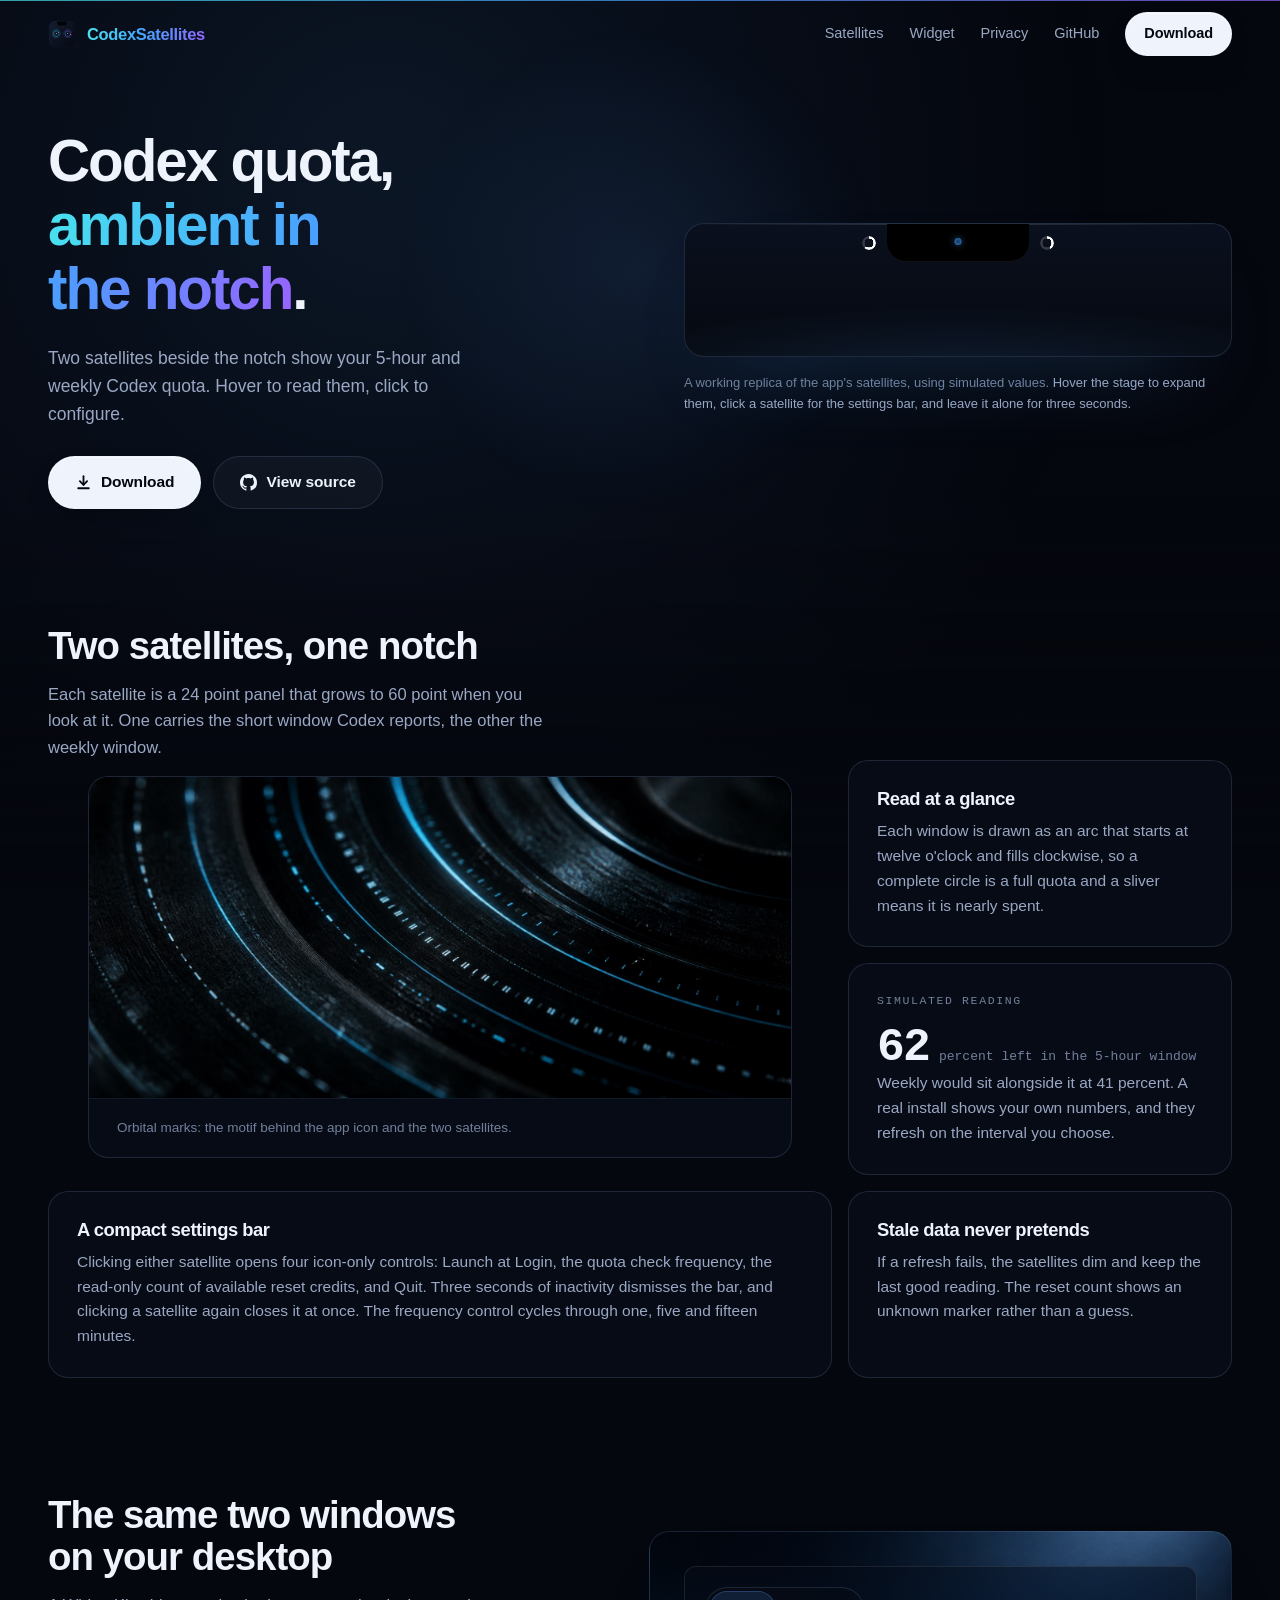
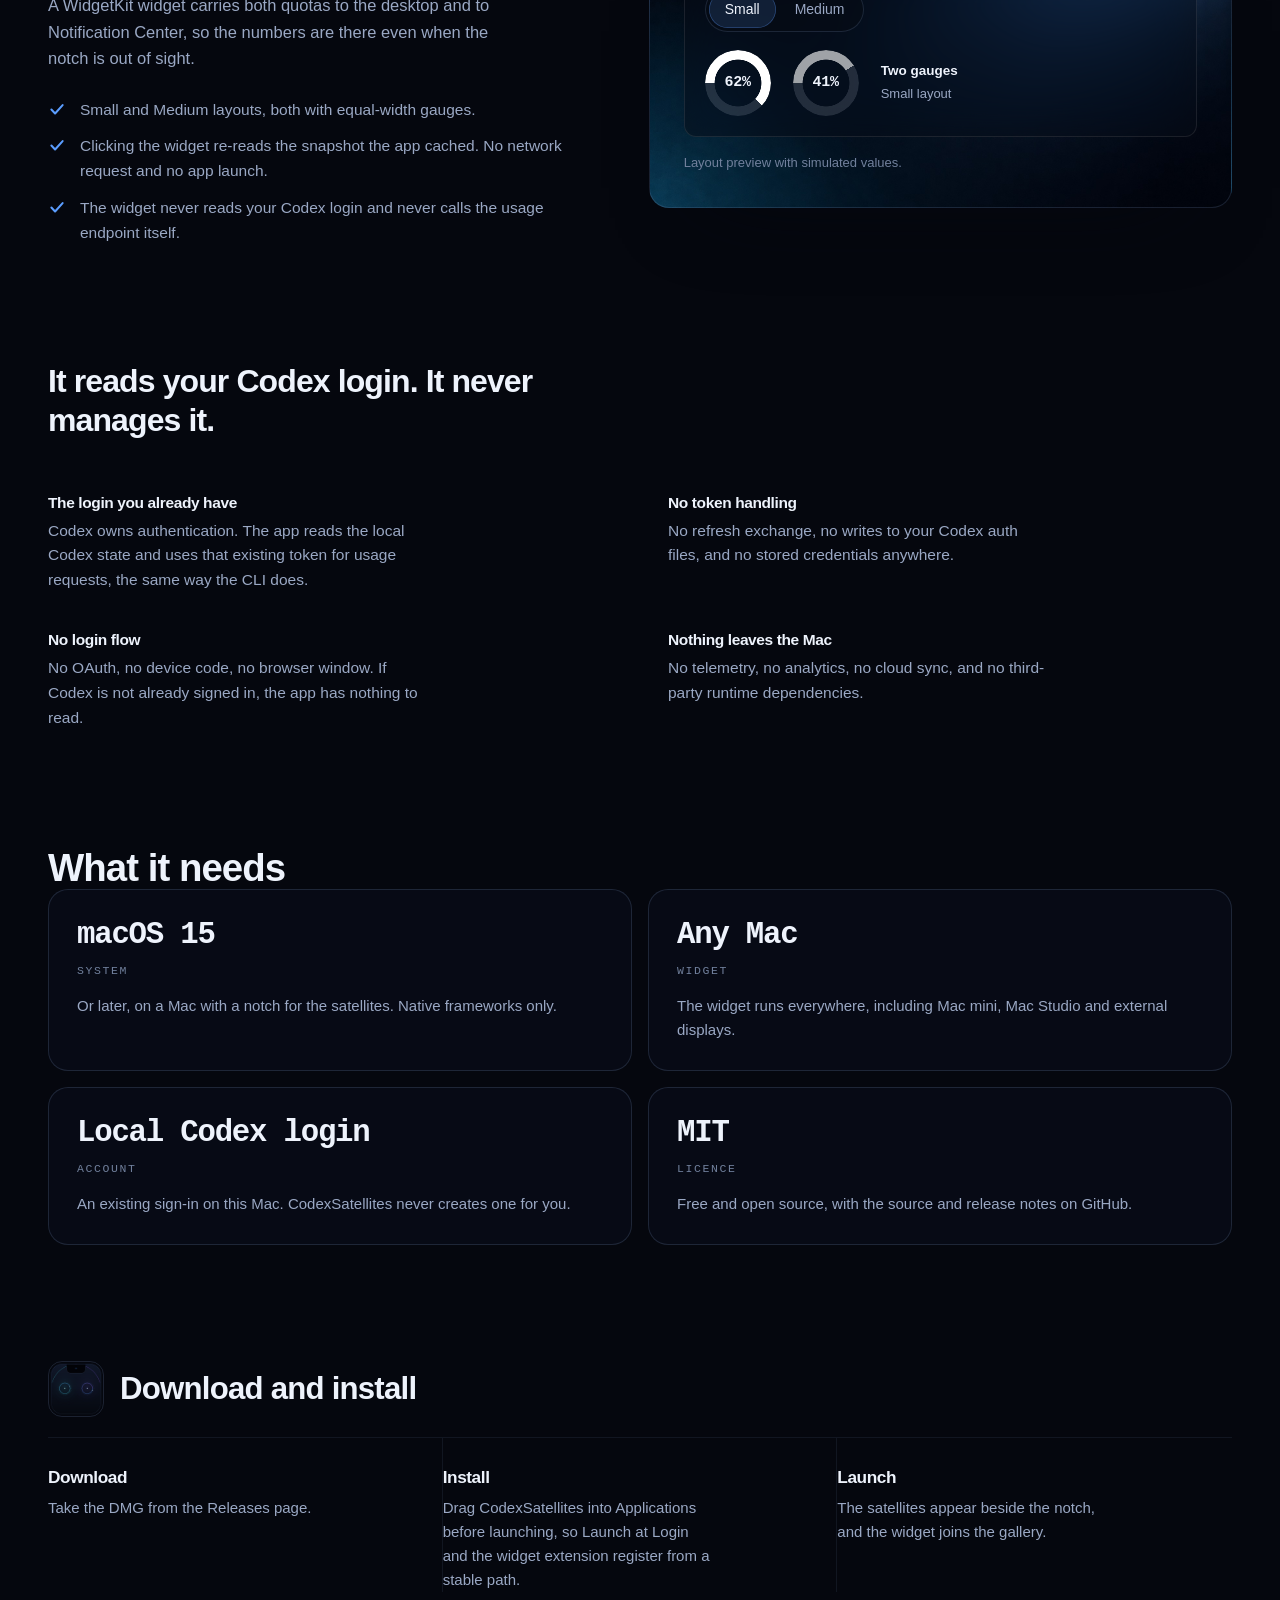
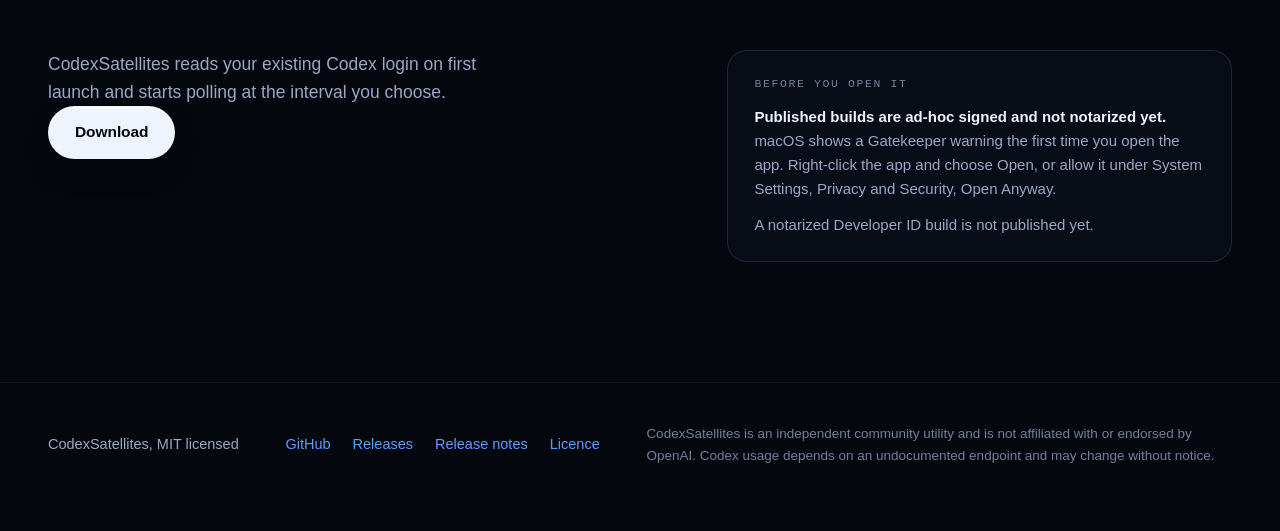
==== docs/index.html @ ff4dac4e "Drop the hardware band from the site - Remove the band section outright: the macro photograph, its c" ====
<!DOCTYPE html>
<html lang="en">
<head>
<meta charset="utf-8">
<meta name="viewport" content="width=device-width, initial-scale=1">
<title>CodexSatellites: Codex quota beside the MacBook notch</title>
<meta name="description" content="A native macOS ambient HUD for notched MacBooks. Codex 5-hour and weekly remaining quota sits beside the hardware notch, with a WidgetKit widget for the desktop and Notification Center. Free, open source, no login.">
<link rel="canonical" href="https://ntlx.github.io/CodexSatellites/">
<meta name="theme-color" content="#05070e">
<link rel="icon" href="assets/img/mark.svg" type="image/svg+xml">
<link rel="apple-touch-icon" href="assets/img/apple-touch-icon.png">
<meta property="og:type" content="website">
<meta property="og:site_name" content="CodexSatellites">
<meta property="og:title" content="CodexSatellites: Codex quota beside the MacBook notch">
<meta property="og:description" content="Codex 5-hour and weekly remaining quota beside the hardware notch, plus a WidgetKit widget. Free and open source.">
<meta property="og:url" content="https://ntlx.github.io/CodexSatellites/">
<meta property="og:image" content="https://ntlx.github.io/CodexSatellites/assets/img/social-preview.png">
<meta property="og:image:width" content="1280">
<meta property="og:image:height" content="640">
<meta name="twitter:card" content="summary_large_image">
<meta name="twitter:title" content="CodexSatellites: Codex quota beside the MacBook notch">
<meta name="twitter:description" content="Codex 5-hour and weekly remaining quota beside the hardware notch, plus a WidgetKit widget.">
<meta name="twitter:image" content="https://ntlx.github.io/CodexSatellites/assets/img/social-preview.png">
<link rel="stylesheet" href="assets/css/site.css">
<script>
  (function () {
    var root = document.documentElement;
    root.classList.add("js");
    window.setTimeout(function () {
      if (!window.__siteReady) root.classList.add("reveal-fallback");
    }, 2500);
  })();
</script>
<script src="assets/js/site.js" defer></script>
<script type="application/ld+json">
{
  "@context": "https://schema.org",
  "@type": "SoftwareApplication",
  "name": "CodexSatellites",
  "applicationCategory": "UtilitiesApplication",
  "operatingSystem": "macOS 15 or later",
  "description": "A native macOS ambient HUD for notched MacBooks that shows Codex 5-hour and weekly remaining quota beside the hardware notch, with a WidgetKit widget for the desktop and Notification Center.",
  "url": "https://ntlx.github.io/CodexSatellites/",
  "downloadUrl": "https://github.com/NTLx/CodexSatellites/releases",
  "license": "https://github.com/NTLx/CodexSatellites/blob/main/LICENSE",
  "isAccessibleForFree": true,
  "offers": { "@type": "Offer", "price": "0", "priceCurrency": "USD" }
}
</script>
</head>
<body>
<a class="skip-link" href="#main">Skip to content</a>

<div class="bg" aria-hidden="true"></div>
<div class="spotlight" aria-hidden="true"></div>
<div class="progress" aria-hidden="true"></div>

<header class="site-header">
  <div class="wrap">
    <a class="brand" href="#top">
      <img src="assets/img/mark.svg" alt="" width="1024" height="1024">
      <span>CodexSatellites</span>
    </a>
    <nav class="nav" aria-label="Site">
      <a class="nav-link" href="#satellites">Satellites</a>
      <a class="nav-link" href="#widget">Widget</a>
      <a class="nav-link" href="#privacy">Privacy</a>
      <a class="nav-link" href="https://github.com/NTLx/CodexSatellites" rel="noopener">GitHub</a>
      <a class="btn btn-primary btn-sm" href="https://github.com/NTLx/CodexSatellites/releases">Download</a>
    </nav>
  </div>
</header>

<main id="main">
  <section class="hero" id="top">
    <div class="wrap">
      <div class="hero-copy">
        <h1 data-reveal>Codex quota, <span class="grad">ambient in the notch</span>.</h1>
        <p class="hero-sub" data-reveal data-delay="70">Two satellites beside the notch show your 5-hour and weekly Codex quota. Hover to read them, click to configure.</p>
        <div class="hero-cta" data-reveal data-delay="140">
          <a class="btn btn-primary" href="https://github.com/NTLx/CodexSatellites/releases">
            <svg viewBox="0 0 16 16" fill="none" stroke="currentColor" stroke-width="1.7" stroke-linecap="round" stroke-linejoin="round" aria-hidden="true"><path d="M8 2v8"/><path d="M4.6 6.8 8 10.2l3.4-3.4"/><path d="M3 13.4h10"/></svg>
            Download
          </a>
          <a class="btn btn-ghost" href="https://github.com/NTLx/CodexSatellites" rel="noopener">
            <svg viewBox="0 0 16 16" fill="currentColor" aria-hidden="true"><path d="M8 0C3.58 0 0 3.58 0 8c0 3.54 2.29 6.53 5.47 7.59.4.07.55-.17.55-.38 0-.19-.01-.82-.01-1.49-2.01.37-2.53-.49-2.69-.94-.09-.23-.48-.94-.82-1.13-.28-.15-.68-.52-.01-.53.63-.01 1.08.58 1.23.82.72 1.21 1.87.87 2.33.66.07-.52.28-.87.51-1.07-1.78-.2-3.64-.89-3.64-3.95 0-.87.31-1.59.82-2.15-.08-.2-.36-1.02.08-2.12 0 0 .67-.21 2.2.82.64-.18 1.32-.27 2-.27s1.36.09 2 .27c1.53-1.04 2.2-.82 2.2-.82.44 1.1.16 1.92.08 2.12.51.56.82 1.27.82 2.15 0 3.07-1.87 3.75-3.65 3.95.29.25.54.73.54 1.48 0 1.07-.01 1.93-.01 2.2 0 .21.15.46.55.38A8.01 8.01 0 0 0 16 8c0-4.42-3.58-8-8-8z"/></svg>
            View source
          </a>
        </div>
      </div>

      <div class="demo" data-demo data-reveal data-delay="210">
        <div class="demo-stage">
          <div class="demo-notch" aria-hidden="true"></div>
          <button class="sat sat-left" type="button" aria-expanded="false" aria-controls="demo-bar" aria-label="5-hour quota, simulated at 62% remaining. Opens the settings bar.">
            <span class="sat-orb" aria-hidden="true"></span>
            <span class="sat-value">62%</span>
          </button>
          <button class="sat sat-right" type="button" aria-expanded="false" aria-controls="demo-bar" aria-label="Weekly quota, simulated at 41% remaining. Opens the settings bar.">
            <span class="sat-value">41%</span>
            <span class="sat-orb" aria-hidden="true"></span>
          </button>
          <div class="demo-bar" id="demo-bar" role="group" aria-label="Simulated settings bar">
            <button class="ctrl" type="button" data-launch aria-pressed="false" aria-label="Launch at Login, simulated" title="Launch at Login (simulated)">
              <svg viewBox="0 0 16 16" fill="none" stroke="currentColor" stroke-width="1.4" stroke-linecap="round" stroke-linejoin="round" aria-hidden="true"><path d="M13.2 6.7A5.6 5.6 0 0 0 3.5 4.9"/><path d="M2.8 9.3a5.6 5.6 0 0 0 9.7 1.8"/><path d="M13.4 3.3v3.4H10"/><path d="M2.6 12.7V9.3h3.4"/></svg>
            </button>
            <button class="ctrl ctrl-text" type="button" data-interval aria-label="Quota check frequency, simulated" title="Quota Check Frequency (simulated)">1m</button>
            <span class="ctrl ctrl-text" role="img" aria-label="Available reset count, simulated: 2">2</span>
            <button class="ctrl" type="button" data-quit aria-label="Quit, simulated" title="Quit (simulated)">
              <svg viewBox="0 0 16 16" fill="none" stroke="currentColor" stroke-width="1.4" stroke-linecap="round" aria-hidden="true"><path d="M8 2.4v5.2"/><path d="M12.4 4.6a6 6 0 1 1-8.8 0"/></svg>
            </button>
          </div>
        </div>
        <p class="demo-caption">A working replica of the app's satellites, using simulated values. <span class="try">Hover the stage to expand them, click a satellite for the settings bar, and leave it alone for three seconds.</span></p>
      </div>
    </div>
  </section>

  <section class="section" id="satellites">
    <div class="wrap">
      <div class="section-head" data-reveal>
        <h2>Two satellites, one notch</h2>
        <p>Each satellite is a 24 point panel that grows to 60 point when you look at it. One carries the short window Codex reports, the other the weekly window.</p>
      </div>
      <div class="bento">
        <figure class="bento-cell bento-cell--media" data-reveal>
          <img src="assets/img/orbit-field.jpg" alt="Concentric arcs and dashed orbital marks on a dark surface." width="1920" height="810" loading="lazy" decoding="async">
          <figcaption>Orbital marks: the motif behind the app icon and the two satellites.</figcaption>
        </figure>
        <div class="bento-cell" data-reveal data-delay="60">
          <h3>Read at a glance</h3>
          <p>Each window is drawn as an arc that starts at twelve o'clock and fills clockwise, so a complete circle is a full quota and a sliver means it is nearly spent.</p>
        </div>
        <div class="bento-cell" data-reveal data-delay="120">
          <span class="mono-label">Simulated reading</span>
          <div class="bento-readout"><span class="figure">62</span><span class="unit">percent left in the 5-hour window</span></div>
          <p>Weekly would sit alongside it at 41 percent. A real install shows your own numbers, and they refresh on the interval you choose.</p>
        </div>
        <div class="bento-cell bento-cell--wide" data-reveal data-delay="60">
          <h3>A compact settings bar</h3>
          <p>Clicking either satellite opens four icon-only controls: Launch at Login, the quota check frequency, the read-only count of available reset credits, and Quit. Three seconds of inactivity dismisses the bar, and clicking a satellite again closes it at once. The frequency control cycles through one, five and fifteen minutes.</p>
        </div>
        <div class="bento-cell" data-reveal data-delay="120">
          <h3>Stale data never pretends</h3>
          <p>If a refresh fails, the satellites dim and keep the last good reading. The reset count shows an unknown marker rather than a guess.</p>
        </div>
      </div>
    </div>
  </section>

  <section class="section" id="widget">
    <div class="wrap">
      <div class="feature">
        <div class="feature-copy" data-reveal>
          <h2>The same two windows on your desktop</h2>
          <p>A WidgetKit widget carries both quotas to the desktop and to Notification Center, so the numbers are there even when the notch is out of sight.</p>
          <ul class="feature-list">
            <li>
              <svg viewBox="0 0 16 16" fill="none" stroke="currentColor" stroke-width="1.8" stroke-linecap="round" stroke-linejoin="round" aria-hidden="true"><path d="M3 8.5 6.3 12 13 4.5"/></svg>
              <span>Small and Medium layouts, both with equal-width gauges.</span>
            </li>
            <li>
              <svg viewBox="0 0 16 16" fill="none" stroke="currentColor" stroke-width="1.8" stroke-linecap="round" stroke-linejoin="round" aria-hidden="true"><path d="M3 8.5 6.3 12 13 4.5"/></svg>
              <span>Clicking the widget re-reads the snapshot the app cached. No network request and no app launch.</span>
            </li>
            <li>
              <svg viewBox="0 0 16 16" fill="none" stroke="currentColor" stroke-width="1.8" stroke-linecap="round" stroke-linejoin="round" aria-hidden="true"><path d="M3 8.5 6.3 12 13 4.5"/></svg>
              <span>The widget never reads your Codex login and never calls the usage endpoint itself.</span>
            </li>
          </ul>
        </div>
        <div class="feature-visual" data-reveal data-delay="80">
          <div class="widget-frame">
            <div class="segmented" role="tablist" aria-label="Widget size">
              <button type="button" role="tab" id="tab-small" data-size="small" aria-controls="panel-small" aria-selected="true">Small</button>
              <button type="button" role="tab" id="tab-medium" data-size="medium" aria-controls="panel-medium" aria-selected="false" tabindex="-1">Medium</button>
            </div>
            <div class="mockup" id="panel-small" role="tabpanel" aria-labelledby="tab-small">
              <div class="gauge gauge-5h">
                <div class="gauge-ring"></div>
                <div class="gauge-value">62%</div>
              </div>
              <div class="gauge gauge-weekly">
                <div class="gauge-ring"></div>
                <div class="gauge-value">41%</div>
              </div>
              <div class="gauge-caption">
                <strong>Two gauges</strong>
                Small layout
              </div>
            </div>
            <div class="mockup" id="panel-medium" role="tabpanel" aria-labelledby="tab-medium" hidden>
              <div class="gauge gauge-5h">
                <div class="gauge-ring"></div>
                <div class="gauge-value">62%</div>
              </div>
              <div class="gauge gauge-weekly">
                <div class="gauge-ring"></div>
                <div class="gauge-value">41%</div>
              </div>
              <div class="mockup-note">
                Adds the reset time<br>for each window
              </div>
            </div>
          </div>
          <p class="demo-caption">Layout preview with simulated values.</p>
        </div>
      </div>
    </div>
  </section>

  <section class="section" id="privacy">
    <div class="wrap">
      <div class="statement">
        <p class="lead" data-reveal>It reads your Codex login. It never manages it.</p>
        <div class="statement-grid">
          <div data-reveal>
            <h3>The login you already have</h3>
            <p>Codex owns authentication. The app reads the local Codex state and uses that existing token for usage requests, the same way the CLI does.</p>
          </div>
          <div data-reveal data-delay="60">
            <h3>No token handling</h3>
            <p>No refresh exchange, no writes to your Codex auth files, and no stored credentials anywhere.</p>
          </div>
          <div data-reveal data-delay="120">
            <h3>No login flow</h3>
            <p>No OAuth, no device code, no browser window. If Codex is not already signed in, the app has nothing to read.</p>
          </div>
          <div data-reveal data-delay="180">
            <h3>Nothing leaves the Mac</h3>
            <p>No telemetry, no analytics, no cloud sync, and no third-party runtime dependencies.</p>
          </div>
        </div>
      </div>
    </div>
  </section>

  <section class="section" id="requirements">
    <div class="wrap">
      <div class="section-head" data-reveal>
        <h2>What it needs</h2>
      </div>
      <div class="specs-grid">
        <div class="spec" data-reveal>
          <div class="value">macOS 15</div>
          <div class="label mono-label">System</div>
          <p>Or later, on a Mac with a notch for the satellites. Native frameworks only.</p>
        </div>
        <div class="spec" data-reveal data-delay="60">
          <div class="value">Any Mac</div>
          <div class="label mono-label">Widget</div>
          <p>The widget runs everywhere, including Mac mini, Mac Studio and external displays.</p>
        </div>
        <div class="spec" data-reveal data-delay="120">
          <div class="value">Local Codex login</div>
          <div class="label mono-label">Account</div>
          <p>An existing sign-in on this Mac. CodexSatellites never creates one for you.</p>
        </div>
        <div class="spec" data-reveal data-delay="180">
          <div class="value">MIT</div>
          <div class="label mono-label">Licence</div>
          <p>Free and open source, with the source and release notes on GitHub.</p>
        </div>
      </div>
    </div>
  </section>

  <section class="section" id="install">
    <div class="wrap">
      <div class="install-head" data-reveal>
        <img src="assets/img/app-icon-256.png" alt="" width="256" height="256">
        <h2>Download and install</h2>
      </div>
      <div class="steps-row" data-reveal data-delay="60">
        <div class="step">
          <h3>Download</h3>
          <p>Take the DMG from the Releases page.</p>
        </div>
        <div class="step">
          <h3>Install</h3>
          <p>Drag CodexSatellites into Applications before launching, so Launch at Login and the widget extension register from a stable path.</p>
        </div>
        <div class="step">
          <h3>Launch</h3>
          <p>The satellites appear beside the notch, and the widget joins the gallery.</p>
        </div>
      </div>
      <div class="install-cta">
        <div data-reveal>
          <p class="hero-sub">CodexSatellites reads your existing Codex login on first launch and starts polling at the interval you choose.</p>
          <div class="install-actions">
            <a class="btn btn-primary" href="https://github.com/NTLx/CodexSatellites/releases">Download</a>
          </div>
        </div>
        <div class="aside" data-reveal data-delay="80">
          <span class="mono-label">Before you open it</span>
          <p><strong>Published builds are ad-hoc signed and not notarized yet.</strong> macOS shows a Gatekeeper warning the first time you open the app. Right-click the app and choose Open, or allow it under System Settings, Privacy and Security, Open Anyway.</p>
          <p>A notarized Developer ID build is not published yet.</p>
        </div>
      </div>
    </div>
  </section>
</main>

<footer class="site-footer">
  <div class="wrap">
    <span>CodexSatellites, MIT licensed</span>
    <nav aria-label="Project links">
      <a href="https://github.com/NTLx/CodexSatellites" rel="noopener">GitHub</a>
      <a href="https://github.com/NTLx/CodexSatellites/releases">Releases</a>
      <a href="https://github.com/NTLx/CodexSatellites/tree/main/ReleaseNotes">Release notes</a>
      <a href="https://github.com/NTLx/CodexSatellites/blob/main/LICENSE">Licence</a>
    </nav>
    <p class="footer-note">CodexSatellites is an independent community utility and is not affiliated with or endorsed by OpenAI. Codex usage depends on an undocumented endpoint and may change without notice.</p>
  </div>
</footer>
</body>
</html>
---- docs/assets/css/site.css ----
/* ==========================================================================
   CodexSatellites product site
   --------------------------------------------------------------------------
   Design system decisions, and the reasoning that locks them:

   TYPE     System stack (SF Pro on macOS). This is the app's own typeface, and
            the site ships no webfont by invariant, so the brand's real voice is
            the system voice. Mono (ui-monospace) is reserved for numerals and
            technical labels.
   ACCENT   ONE interactive accent: --accent (cool, desaturated blue). Every
            link, button, focus ring and active state uses it. The saturated
            cyan-to-violet brand gradient is deliberately confined to the
            wordmark, a single hero hairline, and the demo replica; it is never
            used as a generic decorative wash.
   SHAPE    Documented lock: interactive controls are pill (--r-pill), surfaces
            are 20px (--r-surface), inner elements are 12px (--r-inner). The
            demo's settings bar keeps its app-exact 13px radius as the one
            documented exception, because it replicates a real AppKit panel.
   DEPTH    No neon glows and no pure black. Site chrome uses 1px inner
            highlights and tinted shadows. Glow is confined to the demo replica,
            which mirrors an actual glowing overlay UI.
   MOTION   Every animation is motivated (entrance hierarchy, scroll
            storytelling, pointer feedback) and every one collapses under
            prefers-reduced-motion.
   ========================================================================== */

@property --p {
  syntax: "<percentage>";
  inherits: false;
  initial-value: 0%;
}

:root {
  color-scheme: dark;

  /* cool neutral ink family, one temperature */
  --ink-900: #05070e;
  --ink-800: #080c15;
  --ink-700: #0c111c;
  --ink-600: #121926;
  --line: rgba(122, 146, 190, 0.20);
  --line-soft: rgba(122, 146, 190, 0.11);
  --line-strong: rgba(140, 168, 215, 0.34);

  --text: #eef3fc;
  --muted: #9aa8c4;
  --faint: #71809c;

  /* single interactive accent, desaturated to sit with the neutrals */
  --accent: #5b9dff;
  --accent-hover: #7db2ff;
  --accent-tint: rgba(91, 157, 255, 0.14);
  --accent-edge: rgba(91, 157, 255, 0.34);

  /* brand gradient: wordmark and one hairline only */
  --brand: linear-gradient(100deg, #49e2ef, #49a0ff 52%, #9665ff);

  --r-pill: 999px;
  --r-surface: 20px;
  --r-inner: 12px;

  --container: 1240px;
  --measure: 66ch;

  --font: -apple-system, BlinkMacSystemFont, "SF Pro Text", "Segoe UI", Roboto,
    Helvetica, Arial, sans-serif;
  --mono: ui-monospace, SFMono-Regular, "SF Mono", Menlo, Consolas, monospace;

  --ease: cubic-bezier(0.22, 0.68, 0.24, 1);
  --ease-out: cubic-bezier(0.16, 1, 0.3, 1);

  --glass: blur(20px) saturate(150%);
}

* {
  box-sizing: border-box;
}

html {
  scroll-behavior: smooth;
  scroll-padding-top: 92px;
  -webkit-text-size-adjust: 100%;
}

body {
  margin: 0;
  background: var(--ink-900);
  color: var(--text);
  font-family: var(--font);
  font-size: 16.5px;
  line-height: 1.6;
  overflow-x: hidden;
  -webkit-font-smoothing: antialiased;
}

h1,
h2,
h3,
h4 {
  margin: 0;
  font-weight: 620;
  letter-spacing: -0.025em;
  line-height: 1.1;
  text-wrap: balance;
}

p {
  margin: 0;
}

img,
svg {
  display: block;
  max-width: 100%;
}

a {
  color: var(--accent);
  text-decoration: none;
}

a:hover {
  text-decoration: underline;
}

:focus-visible {
  outline: 2px solid var(--accent);
  outline-offset: 3px;
  border-radius: 6px;
}

::selection {
  background: rgba(91, 157, 255, 0.3);
}

code {
  font-family: var(--mono);
  font-size: 0.88em;
  letter-spacing: -0.01em;
  padding: 2px 6px;
  border-radius: 6px;
  background: rgba(255, 255, 255, 0.06);
  color: var(--text);
}

.wrap {
  width: 100%;
  max-width: var(--container);
  margin-inline: auto;
  padding-inline: 28px;
}

.skip-link {
  position: fixed;
  left: 20px;
  top: -70px;
  z-index: 60;
  padding: 10px 18px;
  border-radius: var(--r-pill);
  border: 1px solid var(--line);
  background: var(--ink-700);
  transition: top 0.2s var(--ease);
}

.skip-link:focus {
  top: 18px;
}

/* ------------------------------------------------------------ background */

.bg {
  position: fixed;
  inset: 0;
  z-index: -2;
  overflow: hidden;
  pointer-events: none;
}

/* one slow field instead of a multi-hue bloom */
.bg::before {
  content: "";
  position: absolute;
  width: 120vmax;
  height: 120vmax;
  left: -30vmax;
  top: -46vmax;
  border-radius: 50%;
  background: radial-gradient(
    circle,
    rgba(73, 160, 255, 0.1),
    rgba(73, 160, 255, 0.03) 42%,
    rgba(73, 160, 255, 0) 68%
  );
  animation: field-drift 44s ease-in-out infinite alternate;
}

.bg::after {
  content: "";
  position: absolute;
  inset: 0;
  background: linear-gradient(180deg, rgba(5, 7, 14, 0) 55%, var(--ink-900) 100%);
}

@keyframes field-drift {
  to {
    transform: translate3d(8vmax, 6vmax, 0) scale(1.1);
  }
}

.grain {
  position: fixed;
  inset: 0;
  z-index: 30;
  pointer-events: none;
  opacity: 0.028;
  mix-blend-mode: overlay;
  background-image: url("data:image/svg+xml,%3Csvg xmlns='http://www.w3.org/2000/svg' width='170' height='170'%3E%3Cfilter id='n'%3E%3CfeTurbulence type='fractalNoise' baseFrequency='.85' numOctaves='3' stitchTiles='stitch'/%3E%3C/filter%3E%3Crect width='170' height='170' filter='url(%23n)'/%3E%3C/svg%3E");
}

.spotlight {
  position: fixed;
  left: 0;
  top: 0;
  z-index: -1;
  width: 560px;
  height: 560px;
  border-radius: 50%;
  pointer-events: none;
  opacity: 0;
  background: radial-gradient(circle, rgba(91, 157, 255, 0.09), transparent 62%);
  transform: translate(calc(var(--gx, 50vw) - 50%), calc(var(--gy, 30vh) - 50%));
  transition: opacity 0.6s var(--ease);
}

body.has-pointer .spotlight {
  opacity: 1;
}

/* ------------------------------------------------------------ primitives */

.mono-label {
  font-family: var(--mono);
  font-size: 11.5px;
  letter-spacing: 0.14em;
  text-transform: uppercase;
  color: var(--faint);
}

.btn {
  display: inline-flex;
  align-items: center;
  justify-content: center;
  gap: 9px;
  padding: 13px 26px;
  border: 1px solid transparent;
  border-radius: var(--r-pill);
  font: inherit;
  font-size: 15.5px;
  font-weight: 600;
  letter-spacing: -0.005em;
  white-space: nowrap;
  cursor: pointer;
  transition: transform 0.16s var(--ease), background 0.2s var(--ease),
    border-color 0.2s var(--ease), box-shadow 0.2s var(--ease);
}

.btn svg {
  width: 17px;
  height: 17px;
  flex: none;
}

.btn:active {
  transform: scale(0.98);
}

.btn-primary {
  color: #04070f;
  background: var(--text);
  box-shadow: 0 1px 0 rgba(255, 255, 255, 0.6) inset,
    0 14px 34px -18px rgba(4, 7, 15, 0.9);
}

.btn-primary:hover {
  text-decoration: none;
  background: #fff;
  transform: translateY(-2px);
}

.btn-ghost {
  color: var(--text);
  border-color: var(--line);
  background: rgba(255, 255, 255, 0.03);
}

.btn-ghost:hover {
  text-decoration: none;
  border-color: var(--line-strong);
  background: rgba(255, 255, 255, 0.07);
  transform: translateY(-2px);
}

.btn-sm {
  padding: 9px 18px;
  font-size: 14.5px;
}

/* ---------------------------------------------------------------- header */

.site-header {
  position: sticky;
  top: 0;
  z-index: 40;
  border-bottom: 1px solid transparent;
  transition: background 0.3s var(--ease), border-color 0.3s var(--ease);
}

.site-header.is-scrolled {
  background: rgba(5, 7, 14, 0.76);
  border-bottom-color: var(--line-soft);
  backdrop-filter: var(--glass);
  -webkit-backdrop-filter: var(--glass);
}

.site-header .wrap {
  display: flex;
  align-items: center;
  gap: 24px;
  min-height: 68px;
}

.brand {
  display: inline-flex;
  align-items: center;
  gap: 11px;
  flex: none;
}

.brand:hover {
  text-decoration: none;
}

.brand img {
  width: 28px;
  height: 28px;
  border-radius: 8px;
}

.brand span {
  font-size: 16.5px;
  font-weight: 600;
  letter-spacing: -0.02em;
  background: var(--brand);
  -webkit-background-clip: text;
  background-clip: text;
  color: transparent;
}

.nav {
  display: flex;
  align-items: center;
  gap: 26px;
  margin-left: auto;
  font-size: 14.5px;
}

.nav a.nav-link {
  color: var(--muted);
}

.nav a.nav-link:hover {
  color: var(--text);
  text-decoration: none;
}

.progress {
  position: fixed;
  inset: 0 0 auto;
  height: 1px;
  z-index: 50;
  transform-origin: 0 50%;
  background: var(--brand);
  pointer-events: none;
  opacity: 0.7;
}

@supports (animation-timeline: scroll()) {
  .progress {
    animation: progress-grow linear;
    animation-timeline: scroll(root block);
  }
}

@keyframes progress-grow {
  from {
    transform: scaleX(0);
  }
  to {
    transform: scaleX(1);
  }
}

/* ------------------------------------------------------------------ hero */

.hero {
  padding: 60px 0 0;
}

.hero .wrap {
  display: grid;
  grid-template-columns: minmax(0, 1.02fr) minmax(0, 1fr);
  gap: clamp(36px, 6vw, 84px);
  align-items: center;
}

.hero-copy {
  display: grid;
  gap: 22px;
  justify-items: start;
}

.hero h1 {
  font-size: clamp(2.5rem, 4.6vw, 3.65rem);
  font-weight: 680;
  letter-spacing: -0.035em;
  max-width: 15ch;
}

.hero h1 .grad {
  background: var(--brand);
  -webkit-background-clip: text;
  background-clip: text;
  color: transparent;
}

.hero-sub {
  max-width: 44ch;
  font-size: 17.5px;
  color: var(--muted);
}

.hero-cta {
  display: flex;
  flex-wrap: wrap;
  gap: 12px;
  margin-top: 6px;
}

/* -------------------------------------------------------- demo (replica) */

.demo {
  width: 100%;
}

.demo-stage {
  --notch-w: clamp(132px, 26%, 186px);
  --notch-h: 38px;
  position: relative;
  height: clamp(116px, 10.5vw, 136px);
  border: 1px solid var(--line);
  border-radius: var(--r-surface);
  overflow: hidden;
  background:
    radial-gradient(120% 90% at 50% 118%, rgba(73, 160, 255, 0.15), transparent 62%),
    linear-gradient(180deg, #0a101e, #05080f);
  box-shadow: 0 40px 90px -56px rgba(73, 160, 255, 0.6);
  isolation: isolate;
}

.demo-stage::before {
  content: "";
  position: absolute;
  inset: 0 0 auto;
  height: 1px;
  background: linear-gradient(90deg, transparent, rgba(255, 255, 255, 0.16), transparent);
}

/* the simulated hardware notch */
.demo-notch {
  position: absolute;
  top: 0;
  left: 50%;
  transform: translateX(-50%);
  width: var(--notch-w);
  height: var(--notch-h);
  background: #000;
  border-radius: 0 0 19px 19px;
  box-shadow: inset 0 -1px 0 rgba(255, 255, 255, 0.07);
}

.demo-notch::after {
  content: "";
  position: absolute;
  left: 50%;
  top: 14px;
  width: 7px;
  height: 7px;
  border-radius: 50%;
  transform: translateX(-50%);
  background: #0b2039;
  box-shadow: inset 0 0 4px rgba(73, 160, 255, 0.95), 0 0 7px rgba(73, 160, 255, 0.5);
}

/* Each satellite replicates the app's panel: 24pt collapsed -> 60pt expanded,
   height 24, content hugging the notch-facing edge, and the percentage text
   growing out of that edge so it pushes the orb outward, which is what the app
   does. Anchoring mirrors the app's arithmetic: anchor - gap - width, so the
   inner edge stays pinned. */
.sat {
  --notch-gap: 10px;
  position: absolute;
  top: calc(var(--notch-h) / 2);
  display: flex;
  align-items: center;
  justify-content: flex-end;
  width: 24px;
  height: 24px;
  padding: 0 1.25px;
  border: 0;
  background: none;
  color: #fff;
  cursor: pointer;
  overflow: hidden;
  transform: translateY(-50%);
  transition: width 0.2s ease-in-out;
}

.sat-left {
  right: calc(50% + var(--notch-w) / 2 + var(--notch-gap));
  --target: 62%;
}

.sat-right {
  left: calc(50% + var(--notch-w) / 2 + var(--notch-gap));
  justify-content: flex-start;
  --target: 41%;
}

/* 14pt ring with a 2.5pt stroke, remaining quota drawn from 12 o'clock */
.sat-orb {
  --p: var(--target);
  position: relative;
  width: 14px;
  height: 14px;
  flex: none;
  border-radius: 50%;
  background: conic-gradient(#fff 0 var(--p), rgba(255, 255, 255, 0.18) var(--p) 100%);
  -webkit-mask: radial-gradient(farthest-side, transparent 63%, #000 65%);
  mask: radial-gradient(farthest-side, transparent 63%, #000 65%);
  transition: --p 1.1s var(--ease-out);
}

.sat-value {
  width: 0;
  margin-inline-start: 0;
  opacity: 0;
  overflow: hidden;
  white-space: nowrap;
  text-align: center;
  font-family: var(--mono);
  font-size: 14px;
  font-weight: 600;
  line-height: 1;
  transition: width 0.2s ease-in-out, margin-inline-start 0.2s ease-in-out,
    opacity 0.2s ease-in-out;
}

/* arcs fill in once the demo is on screen */
html.js .demo:not(.is-visible) .sat-orb {
  --p: 0%;
}

.demo-stage:hover .sat,
.sat:focus-visible,
.demo.is-hinting .sat,
body.demo-open .sat {
  width: 60px;
}

.demo-stage:hover .sat-value,
.sat:focus-visible .sat-value,
.demo.is-hinting .sat-value,
body.demo-open .sat-value {
  width: 3.2ch;
  margin-inline-start: 4px;
  opacity: 1;
}

/* Icon-only settings bar, mirroring SettingsBarView: a 176 x 44 rounded rect
   (radius 13, the documented exception) holding four 32pt circular controls at
   8pt spacing, 12pt inline padding. It appears 6pt below the notch's bottom
   edge, shows in 0.18s and hides in 0.15s, sliding up 6pt. */
.demo-bar {
  position: absolute;
  top: calc(var(--notch-h) + 6px);
  left: 50%;
  z-index: 2;
  display: flex;
  align-items: center;
  gap: 8px;
  box-sizing: border-box;
  width: 176px;
  height: 44px;
  padding: 0 12px;
  border: 0.5px solid rgba(255, 255, 255, 0.12);
  border-radius: 13px;
  background: rgba(20, 26, 40, 0.74);
  backdrop-filter: var(--glass);
  -webkit-backdrop-filter: var(--glass);
  box-shadow: 0 20px 44px -24px rgba(4, 7, 15, 0.9);
  opacity: 0;
  visibility: hidden;
  transform: translate(-50%, 6px);
  transition: opacity 0.15s ease-in-out, transform 0.15s ease-in-out,
    visibility 0.15s;
}

body.demo-open .demo-bar {
  opacity: 1;
  visibility: visible;
  transform: translate(-50%, 0);
  transition-duration: 0.18s;
}

.demo-bar .ctrl {
  display: grid;
  place-items: center;
  width: 32px;
  height: 32px;
  flex: none;
  padding: 0;
  border: 0;
  border-radius: 50%;
  background: rgba(255, 255, 255, 0.08);
  box-shadow: inset 0 0 0 0.5px rgba(255, 255, 255, 0.12);
  color: var(--text);
  cursor: pointer;
  transition: background 0.2s var(--ease), color 0.2s var(--ease),
    box-shadow 0.2s var(--ease);
}

.demo-bar .ctrl svg {
  width: 15px;
  height: 15px;
}

.demo-bar .ctrl-text {
  font-family: var(--mono);
  font-size: 11px;
  font-weight: 600;
}

.demo-bar button.ctrl:hover {
  background: rgba(255, 255, 255, 0.14);
}

/* Launch at Login enabled takes the accent treatment, as the app does */
.demo-bar .ctrl[aria-pressed="true"] {
  background: var(--accent-tint);
  box-shadow: inset 0 0 0 0.75px var(--accent-edge);
  color: var(--accent-hover);
}

.demo-caption {
  margin-top: 16px;
  font-size: 13px;
  color: var(--faint);
}

.demo-caption .try {
  color: var(--muted);
}

/* ================================================================ sections */

.section {
  padding: 116px 0 0;
}

.section-head {
  max-width: 58ch;
}

.section-head h2 {
  font-size: clamp(1.75rem, 3vw, 2.4rem);
}

.section-head p {
  margin-top: 14px;
  color: var(--muted);
  max-width: 54ch;
}

/* --- family 3: asymmetric bento (5 cells, 3 x 3, no gaps) --- */

.bento {
  display: grid;
  grid-template-columns: repeat(3, minmax(0, 1fr));
  gap: 16px;
}

.bento-cell {
  position: relative;
  display: flex;
  flex-direction: column;
  border: 1px solid var(--line);
  border-radius: var(--r-surface);
  background: rgba(12, 18, 32, 0.46);
  padding: 28px;
  overflow: hidden;
}

.bento-cell h3 {
  font-size: 1.15rem;
  margin-bottom: 10px;
}

.bento-cell p {
  color: var(--muted);
  font-size: 15.5px;
}

.bento-cell .mono-label {
  display: block;
  margin-bottom: 14px;
}

.bento-cell--wide {
  grid-column: span 2;
}

.bento-cell--media {
  grid-column: span 2;
  grid-row: span 2;
  padding: 0;
}

.bento-cell--media img {
  width: 100%;
  height: clamp(260px, 30vw, 380px);
  object-fit: cover;
  flex: 1;
}

.bento-cell--media figcaption {
  padding: 18px 28px;
  font-size: 13.5px;
  color: var(--faint);
  border-top: 1px solid var(--line-soft);
}

.bento-readout {
  display: flex;
  align-items: baseline;
  gap: 10px;
}

.bento-readout .figure {
  font-family: var(--mono);
  font-size: clamp(2.1rem, 4vw, 2.9rem);
  font-weight: 620;
  letter-spacing: -0.04em;
  line-height: 1;
}

.bento-readout .unit {
  font-family: var(--mono);
  font-size: 13px;
  color: var(--faint);
}

/* --- family 4: feature row (widget preview on a real desktop surface) --- */

.feature {
  display: grid;
  grid-template-columns: minmax(0, 0.92fr) minmax(0, 1fr);
  gap: clamp(36px, 5vw, 72px);
  align-items: center;
}

.feature-copy h2 {
  font-size: clamp(1.75rem, 3vw, 2.4rem);
}

.feature-copy > p {
  margin-top: 14px;
  color: var(--muted);
  max-width: 50ch;
}

.feature-list {
  display: grid;
  gap: 12px;
  margin: 26px 0 0;
  padding: 0;
  list-style: none;
}

.feature-list li {
  display: grid;
  grid-template-columns: 20px 1fr;
  gap: 12px;
  color: var(--muted);
  font-size: 15.5px;
}

.feature-list svg {
  width: 18px;
  height: 18px;
  margin-top: 2px;
  color: var(--accent);
}

.feature-visual {
  position: relative;
  overflow: hidden;
  border: 1px solid var(--line);
  border-radius: var(--r-surface);
  padding: clamp(20px, 3vw, 34px);
  background-color: var(--ink-800);
  background-image: url("../img/desktop-surface.jpg");
  background-size: cover;
  background-position: center;
  box-shadow: 0 40px 90px -60px rgba(4, 7, 15, 0.9);
}

.widget-frame {
  border-radius: var(--r-inner);
  border: 1px solid rgba(255, 255, 255, 0.09);
  background: rgba(8, 12, 21, 0.5);
  backdrop-filter: var(--glass);
  -webkit-backdrop-filter: var(--glass);
  padding: 20px;
}

.segmented {
  display: inline-flex;
  gap: 3px;
  margin-bottom: 18px;
  padding: 3px;
  border: 1px solid var(--line);
  border-radius: var(--r-pill);
  background: rgba(8, 12, 21, 0.6);
}

.segmented button {
  padding: 7px 16px;
  border: 0;
  border-radius: var(--r-pill);
  background: transparent;
  color: var(--muted);
  font: inherit;
  font-size: 14px;
  cursor: pointer;
  transition: background 0.2s var(--ease), color 0.2s var(--ease);
}

.segmented button[aria-selected="true"] {
  background: var(--accent-tint);
  color: var(--text);
  box-shadow: inset 0 0 0 0.75px var(--accent-edge);
}

.mockup {
  display: flex;
  align-items: center;
  flex-wrap: wrap;
  gap: 22px;
}

.mockup[hidden] {
  display: none;
}

.gauge {
  position: relative;
  width: 66px;
  height: 66px;
  flex: none;
}

.gauge-ring {
  position: absolute;
  inset: 0;
  border-radius: 50%;
  background: conic-gradient(from -90deg, var(--ring) 0 var(--p), rgba(226, 236, 255, 0.14) var(--p) 100%);
  -webkit-mask: radial-gradient(farthest-side, transparent 70%, #000 72%);
  mask: radial-gradient(farthest-side, transparent 70%, #000 72%);
  transition: --p 1.2s var(--ease-out);
}

.gauge-value {
  position: absolute;
  inset: 0;
  display: grid;
  place-items: center;
  font-family: var(--mono);
  font-size: 15px;
  font-weight: 620;
  letter-spacing: -0.02em;
}

.gauge-5h {
  --ring: #fff;
  --target: 62%;
}

.gauge-weekly {
  --ring: rgba(255, 255, 255, 0.62);
  --target: 41%;
}

.is-visible .gauge-ring {
  --p: var(--target);
}

.gauge-caption {
  display: grid;
  gap: 3px;
  font-size: 13px;
  color: var(--muted);
}

.gauge-caption strong {
  color: var(--text);
  font-size: 13.5px;
  font-weight: 600;
}

.mockup-note {
  margin-left: auto;
  text-align: right;
  font-size: 12.5px;
  color: var(--muted);
  line-height: 1.45;
}

/* --- family 5: statement block (no card chrome) --- */

.statement {
  display: grid;
  gap: 46px;
}

.statement .lead {
  font-size: clamp(1.45rem, 2.5vw, 2rem);
  font-weight: 600;
  letter-spacing: -0.028em;
  line-height: 1.22;
  max-width: 32ch;
}

.statement-grid {
  display: grid;
  grid-template-columns: repeat(2, minmax(0, 1fr));
  gap: 30px 56px;
}

.statement-grid h3 {
  font-size: 15.5px;
  margin: 8px 0 8px;
}

.statement-grid p {
  color: var(--muted);
  font-size: 15.5px;
  max-width: 44ch;
}

/* --- family 6: spec cards (a card per spec, not a hairline table) --- */

.specs-grid {
  display: grid;
  grid-template-columns: repeat(2, minmax(0, 1fr));
  gap: 16px;
}

.spec {
  position: relative;
  border: 1px solid var(--line);
  border-radius: var(--r-surface);
  background: rgba(12, 18, 32, 0.44);
  padding: 28px;
}

/* Pointer-tracked highlight on the surface families. Motivated as feedback:
   it confirms which surface the cursor is actually over. */
.bento-cell::after,
.spec::after,
.feature-visual::after {
  content: "";
  position: absolute;
  inset: 0;
  border-radius: inherit;
  pointer-events: none;
  opacity: 0;
  transition: opacity 0.35s var(--ease);
  background: radial-gradient(
    300px circle at var(--mx, 50%) var(--my, 0%),
    rgba(91, 157, 255, 0.1),
    transparent 70%
  );
}

.bento-cell:hover::after,
.spec:hover::after,
.feature-visual:hover::after {
  opacity: 1;
}

.spec .value {
  font-family: var(--mono);
  font-size: clamp(1.5rem, 2.4vw, 1.95rem);
  font-weight: 620;
  letter-spacing: -0.04em;
  line-height: 1.1;
}

.spec .label {
  margin-top: 10px;
}

.spec p {
  margin-top: 14px;
  color: var(--muted);
  font-size: 15px;
}

/* --- family 7: step progression (verb labels, no numbering) --- */

.steps-row {
  display: grid;
  grid-template-columns: repeat(3, minmax(0, 1fr));
  border-top: 1px solid var(--line-soft);
}

.step {
  padding: 30px 34px 0 0;
  border-right: 1px solid var(--line-soft);
}

.step:last-child {
  padding-right: 0;
  border-right: 0;
}

.step h3 {
  font-size: 1.08rem;
}

.step p {
  margin-top: 9px;
  color: var(--muted);
  font-size: 15px;
  max-width: 32ch;
}

.install-cta {
  display: grid;
  grid-template-columns: minmax(0, 1fr) minmax(0, 0.82fr);
  gap: clamp(32px, 5vw, 64px);
  align-items: start;
  margin-top: 58px;
}

.install-head {
  display: flex;
  align-items: center;
  gap: 16px;
  margin-bottom: 20px;
}

.install-head img {
  width: 56px;
  height: 56px;
  border-radius: 14px;
  border: 1px solid var(--line);
}

.install-head h2 {
  font-size: clamp(1.5rem, 2.6vw, 1.95rem);
}

.install-actions {
  display: flex;
  flex-wrap: wrap;
  gap: 12px;
}

.aside {
  border: 1px solid var(--line);
  border-radius: var(--r-surface);
  background: rgba(12, 18, 32, 0.5);
  padding: 24px 26px;
}

.aside .mono-label {
  display: block;
  margin-bottom: 12px;
}

.aside p {
  color: var(--muted);
  font-size: 15px;
}

.aside p + p {
  margin-top: 12px;
}

.aside strong {
  color: var(--text);
  font-weight: 620;
}

/* ---------------------------------------------------------------- footer */

.site-footer {
  margin-top: 120px;
  border-top: 1px solid var(--line-soft);
  padding: 40px 0 64px;
  color: var(--muted);
  font-size: 14.5px;
}

.site-footer .wrap {
  display: flex;
  flex-wrap: wrap;
  align-items: center;
  justify-content: space-between;
  gap: 16px 28px;
}

.site-footer nav {
  display: flex;
  flex-wrap: wrap;
  gap: 22px;
}

.footer-note {
  width: 100%;
  font-size: 13.5px;
  color: var(--faint);
  max-width: 78ch;
}

/* ------------------------------------------------------------------- 404 */

.notfound {
  display: grid;
  place-items: center;
  min-height: calc(100dvh - 220px);
  padding: 90px 0;
  text-align: center;
}

.notfound .wrap {
  display: grid;
  justify-items: center;
  gap: 22px;
}

.notfound .code {
  font-family: var(--mono);
  font-size: clamp(3.4rem, 13vw, 7rem);
  font-weight: 620;
  letter-spacing: -0.05em;
  line-height: 1;
  background: var(--brand);
  -webkit-background-clip: text;
  background-clip: text;
  color: transparent;
}

.notfound h1 {
  font-size: clamp(1.45rem, 3.2vw, 2rem);
}

.notfound p {
  max-width: 46ch;
  color: var(--muted);
}

/* ------------------------------------------------------------ reveal ---- */

/* Motion is opt-in via the `js` class, so a script failure can never hide
   content. The inline head script arms a fallback that reveals everything if
   site.js does not run. */
html.js [data-reveal] {
  opacity: 0;
  transform: translateY(18px);
  transition: opacity 0.7s var(--ease-out), transform 0.7s var(--ease-out);
  transition-delay: var(--reveal-delay, 0ms);
}

html.js [data-reveal].is-visible {
  opacity: 1;
  transform: none;
}

html.reveal-fallback [data-reveal] {
  opacity: 1;
  transform: none;
}

/* ------------------------------------------------------- motion prefs --- */

@media (prefers-reduced-transparency: reduce) {
  .site-header.is-scrolled,
  .demo-bar,
  .widget-frame {
    background: var(--ink-700);
    backdrop-filter: none;
    -webkit-backdrop-filter: none;
  }

  .feature-visual {
    background-image: none;
    background-color: var(--ink-700);
  }
}

@media (prefers-reduced-motion: reduce) {
  html {
    scroll-behavior: auto;
  }

  html.js [data-reveal],
  html.js [data-reveal].is-visible {
    opacity: 1;
    transform: none;
    transition: none;
  }

  .bg::before,
  .progress {
    animation: none;
  }

  .progress {
    transform: scaleX(1);
    opacity: 0.4;
  }

  *,
  *::before,
  *::after {
    transition-duration: 0.01ms !important;
    animation-duration: 0.01ms !important;
    animation-iteration-count: 1 !important;
  }
}

/* ------------------------------------------------------------ responsive */

@media (max-width: 1060px) {
  .hero .wrap,
  .feature,
  .install-cta {
    grid-template-columns: minmax(0, 1fr);
  }

  .hero .wrap {
    gap: 44px;
  }

  .hero-copy {
    justify-items: start;
  }

  .bento {
    grid-template-columns: repeat(2, minmax(0, 1fr));
  }

  .bento-cell--media,
  .bento-cell--wide {
    grid-column: span 2;
    grid-row: auto;
  }

  .bento-cell--media img {
    height: clamp(220px, 42vw, 320px);
  }
}

@media (max-width: 760px) {
  .nav a.nav-link {
    display: none;
  }

  .section {
    padding-top: 84px;
  }

  .statement-grid,
  .specs-grid,
  .bento,
  .steps-row {
    grid-template-columns: minmax(0, 1fr);
  }

  .step {
    padding: 26px 0 0;
    border-right: 0;
    border-bottom: 1px solid var(--line-soft);
  }

  .step:last-child {
    border-bottom: 0;
  }

  .hero-cta,
  .hero-cta .btn,
  .install-actions,
  .install-actions .btn {
    width: 100%;
  }

  .site-footer .wrap {
    display: grid;
  }

  .mockup-note {
    margin-left: 0;
    text-align: left;
    flex-basis: 100%;
  }
}

@media (max-width: 430px) {
  .wrap {
    padding-inline: 18px;
  }

  .site-header .wrap {
    gap: 12px;
  }

  .brand {
    gap: 9px;
  }

  .brand span {
    font-size: 15.5px;
  }

  .nav .btn-sm {
    padding: 8px 15px;
    font-size: 14px;
  }

  .demo-stage {
    --notch-w: 118px;
  }

  .gauge {
    width: 56px;
    height: 56px;
  }

  .gauge-value {
    font-size: 13.5px;
  }
}

@media (hover: none) {
  .sat {
    width: 60px;
  }

  .sat-value {
    width: 3.2ch;
    margin-inline-start: 4px;
    opacity: 1;
  }
}
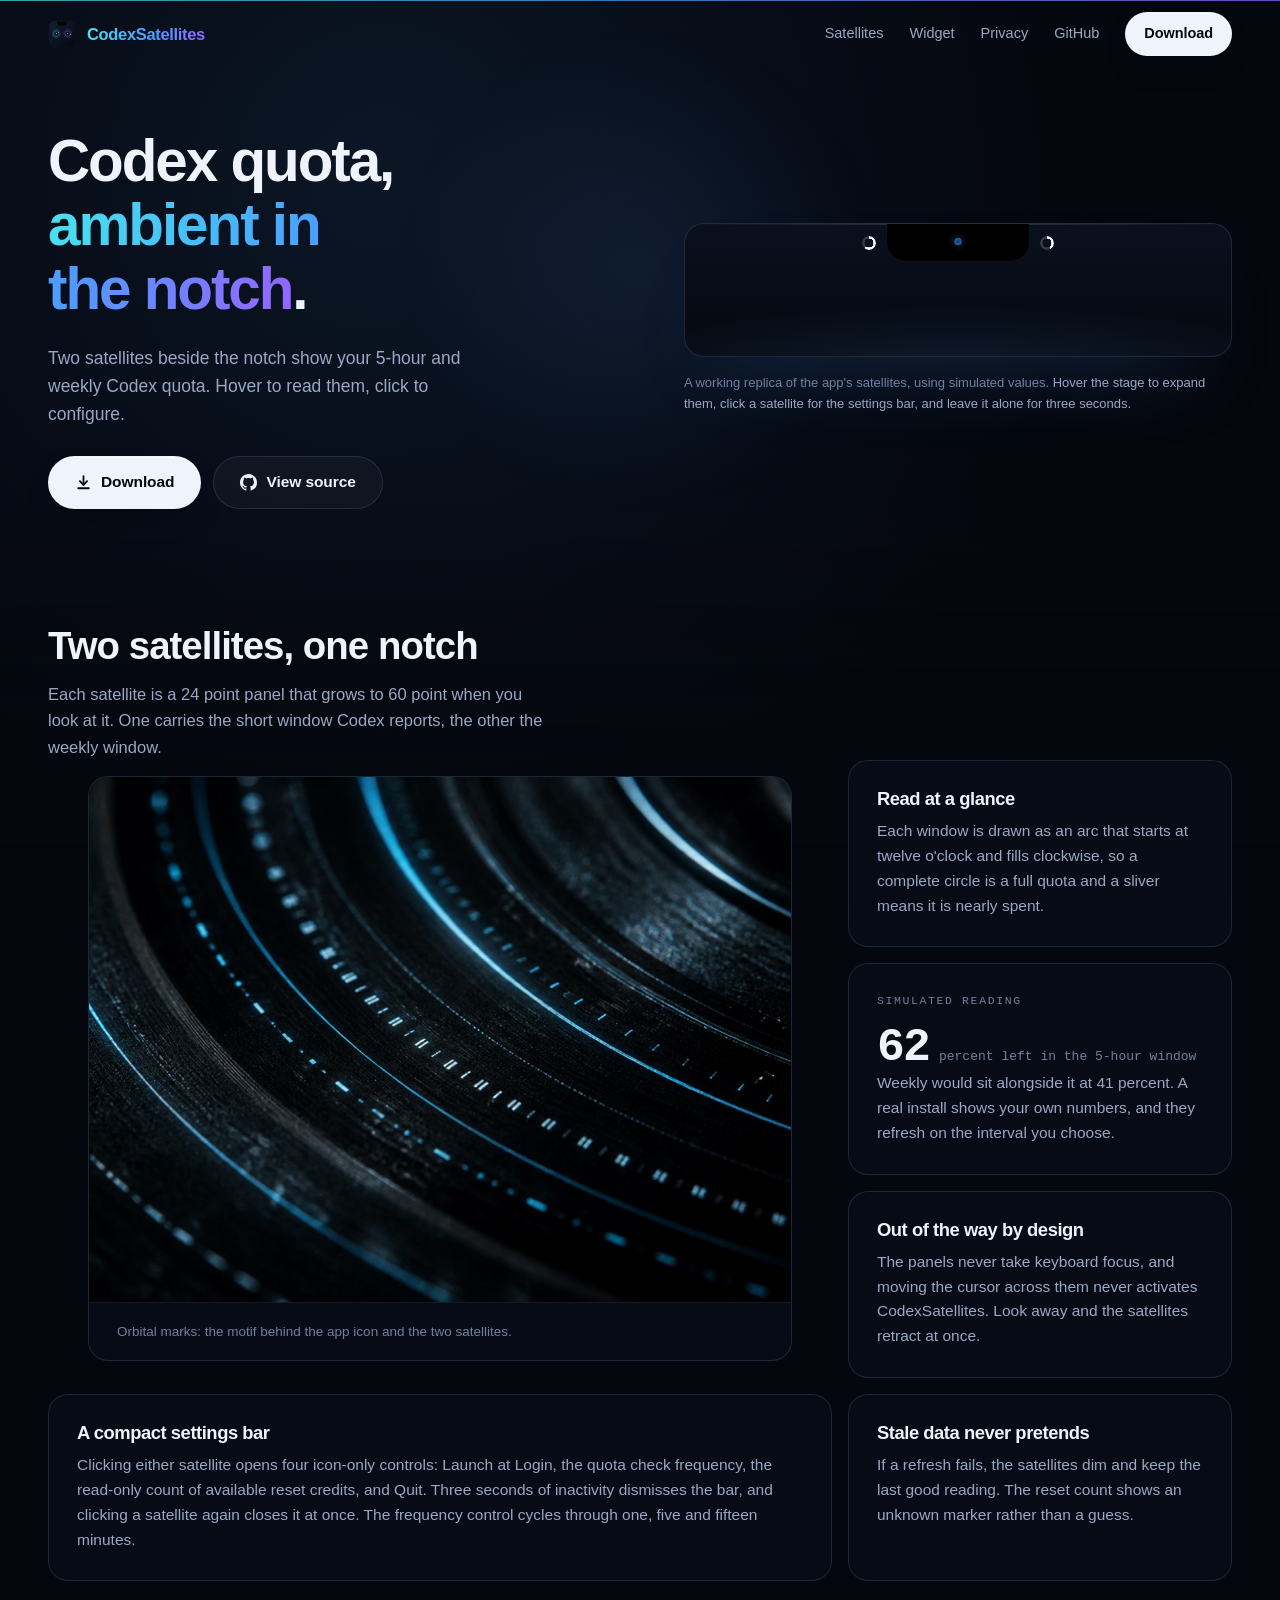
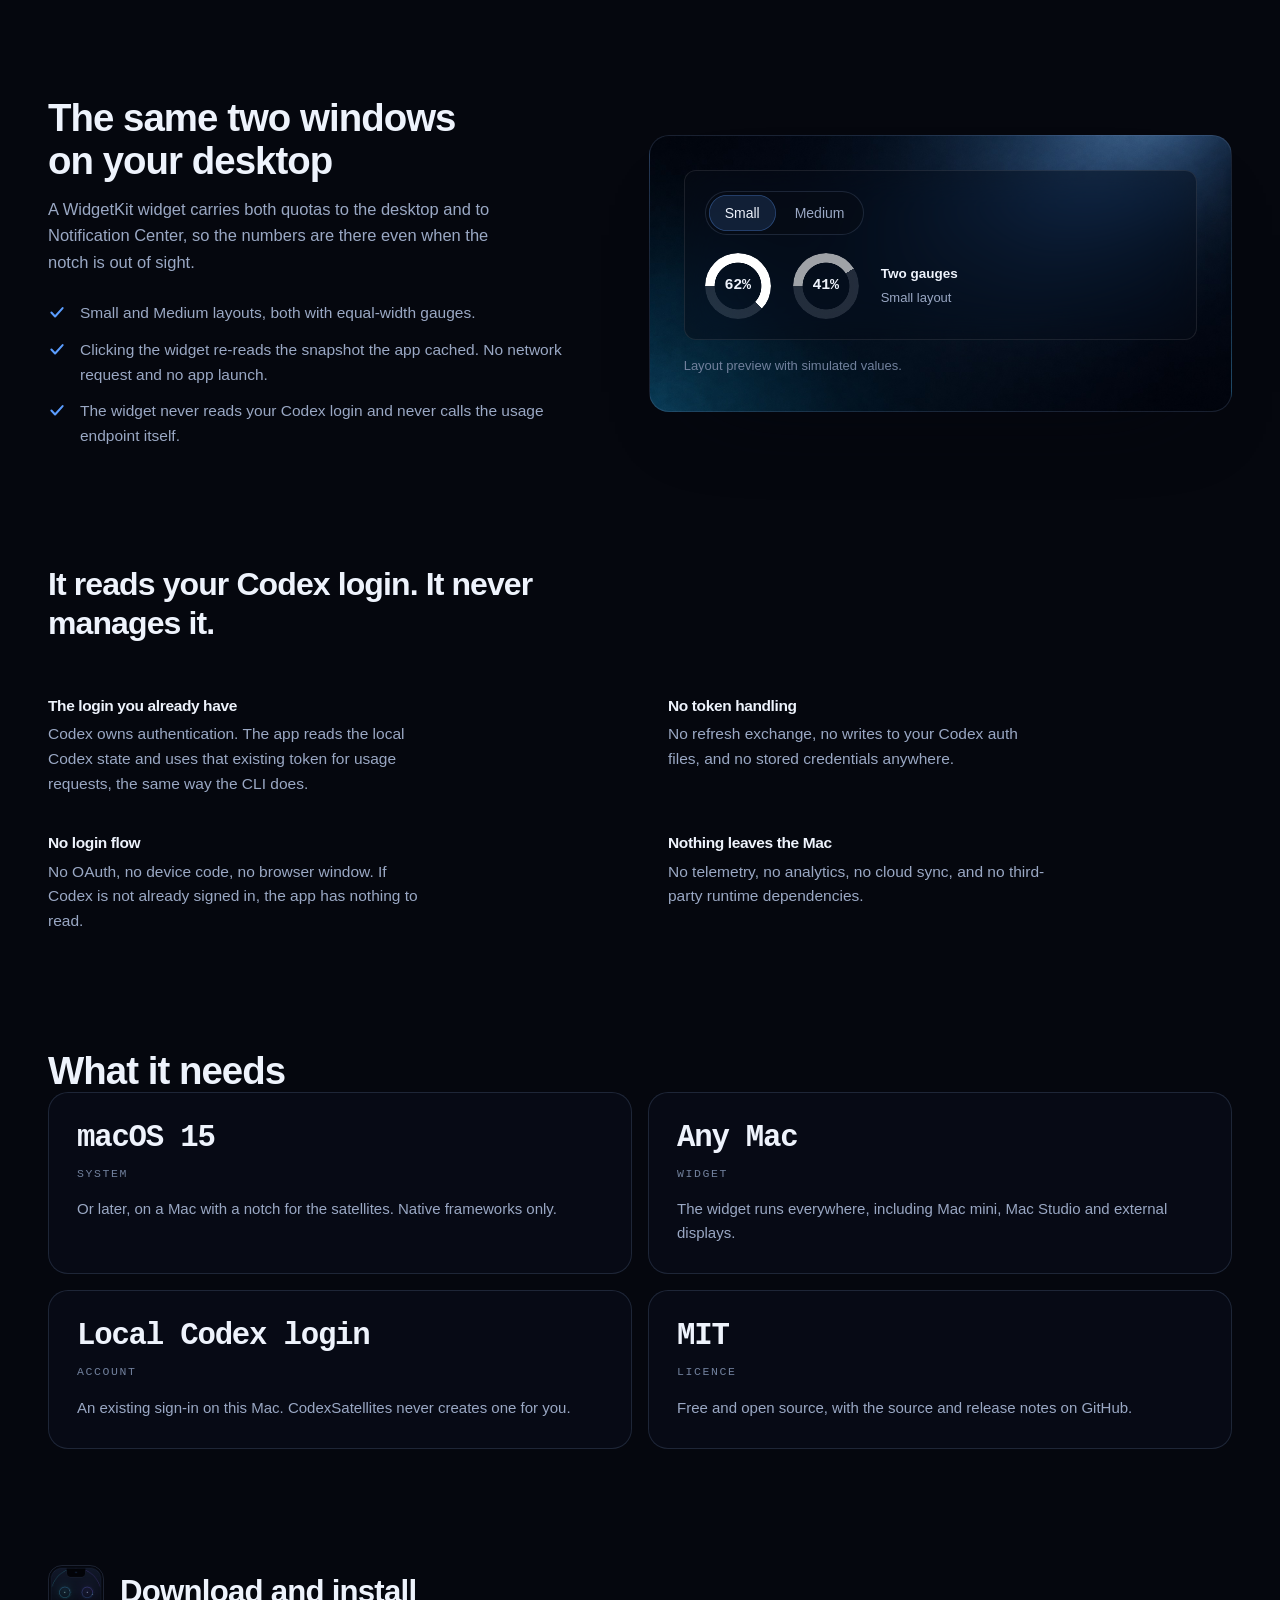
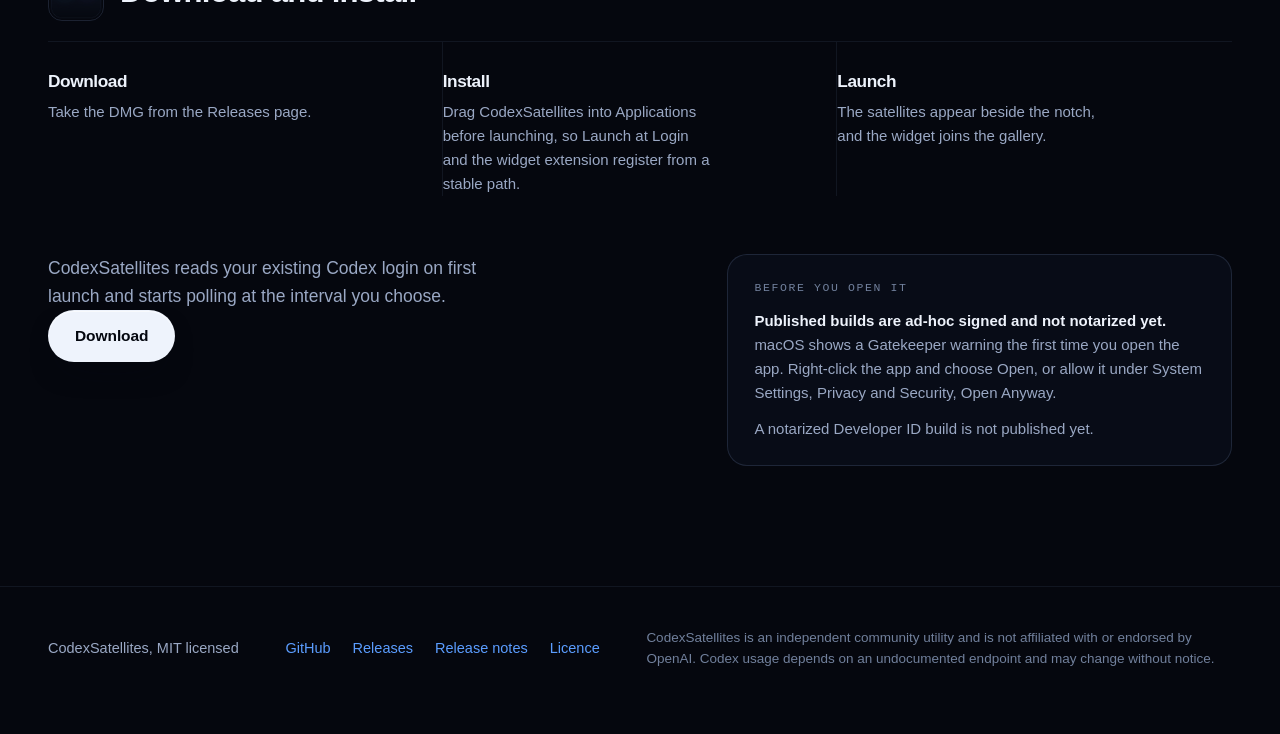
==== commit 53e1705f: "Restore the focus and hover behaviour notes as a bento cell - Fold the two product facts that went o" ====
--- a/docs/index.html
+++ b/docs/index.html
@@ -136,6 +136,10 @@
           <div class="bento-readout"><span class="figure">62</span><span class="unit">percent left in the 5-hour window</span></div>
           <p>Weekly would sit alongside it at 41 percent. A real install shows your own numbers, and they refresh on the interval you choose.</p>
         </div>
+        <div class="bento-cell" data-reveal data-delay="180">
+          <h3>Out of the way by design</h3>
+          <p>The panels never take keyboard focus, and moving the cursor across them never activates CodexSatellites. Look away and the satellites retract at once.</p>
+        </div>
         <div class="bento-cell bento-cell--wide" data-reveal data-delay="60">
           <h3>A compact settings bar</h3>
           <p>Clicking either satellite opens four icon-only controls: Launch at Login, the quota check frequency, the read-only count of available reset credits, and Quit. Three seconds of inactivity dismisses the bar, and clicking a satellite again closes it at once. The frequency control cycles through one, five and fifteen minutes.</p>
--- a/docs/assets/css/site.css
+++ b/docs/assets/css/site.css
@@ -731,13 +731,14 @@
 
 .bento-cell--media {
   grid-column: span 2;
-  grid-row: span 2;
+  grid-row: span 3;
   padding: 0;
 }
 
 .bento-cell--media img {
   width: 100%;
-  height: clamp(260px, 30vw, 380px);
+  height: auto;
+  min-height: clamp(260px, 26vw, 340px);
   object-fit: cover;
   flex: 1;
 }
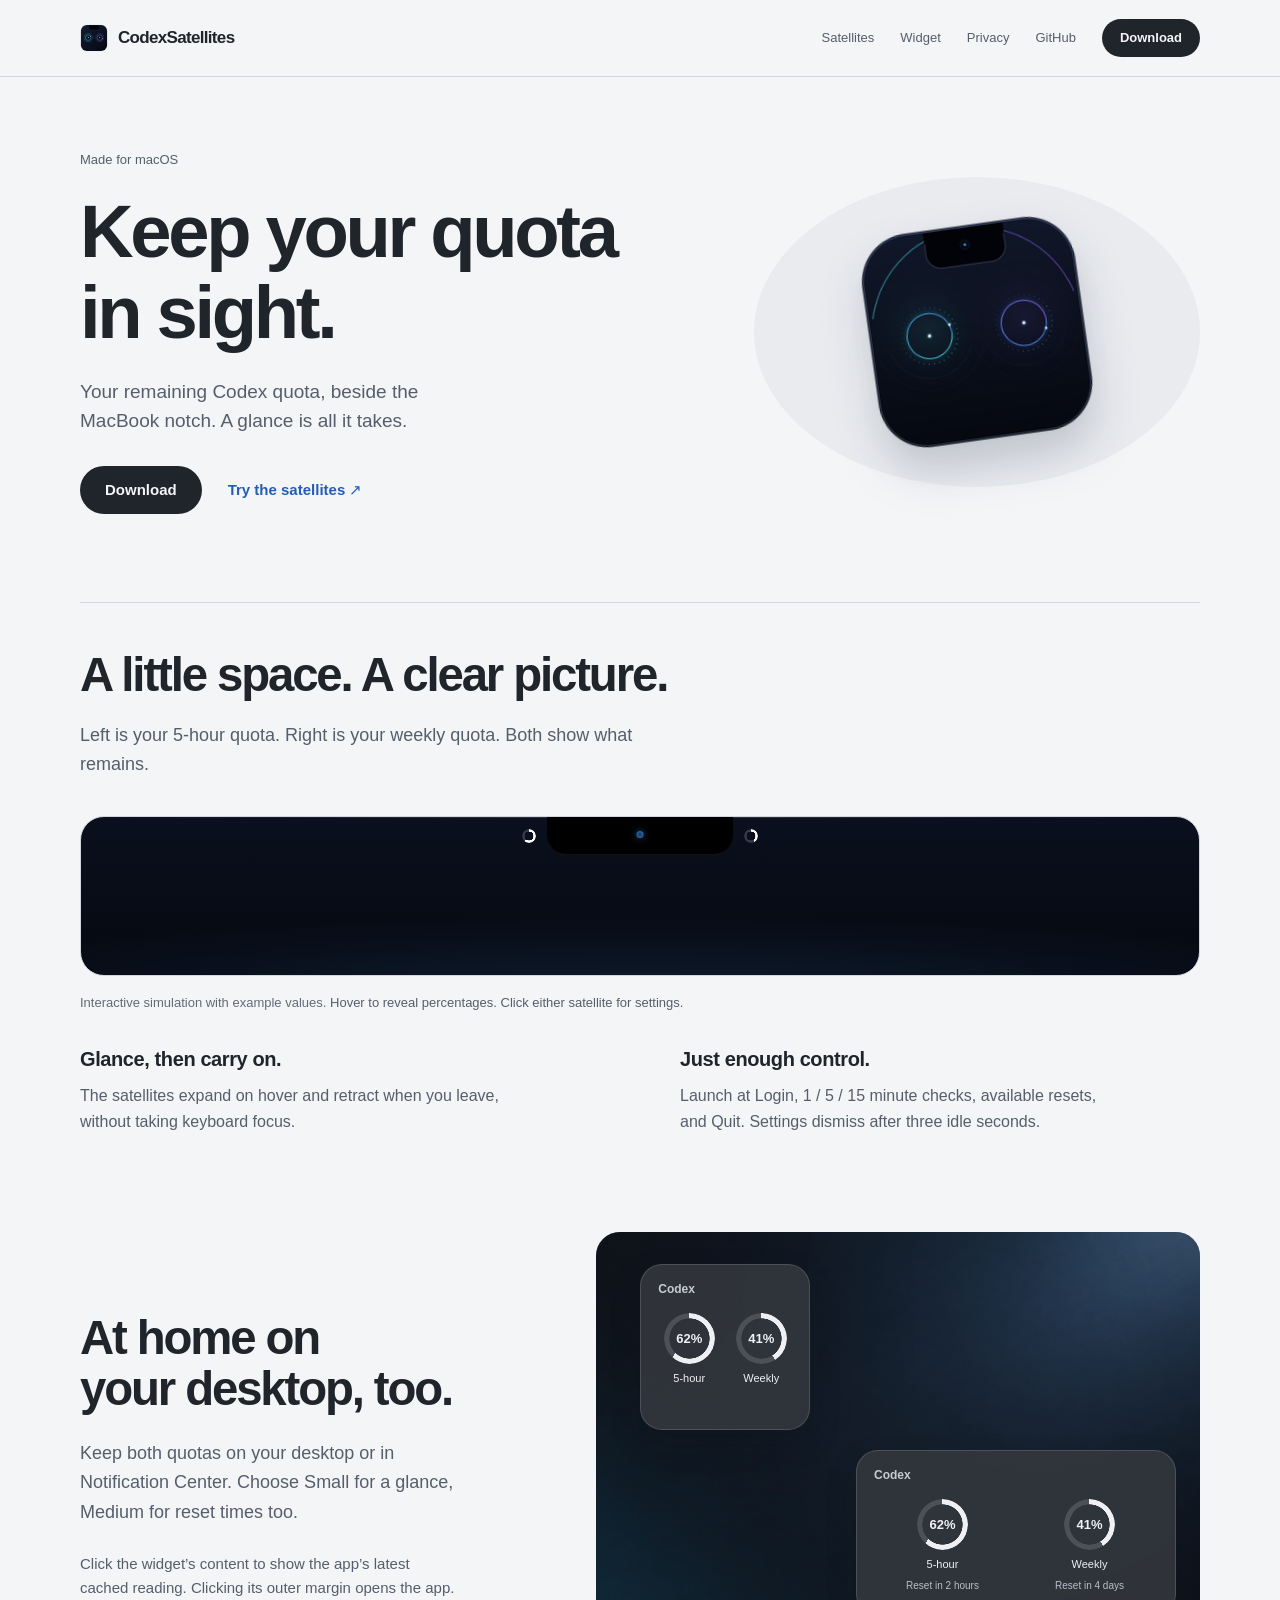
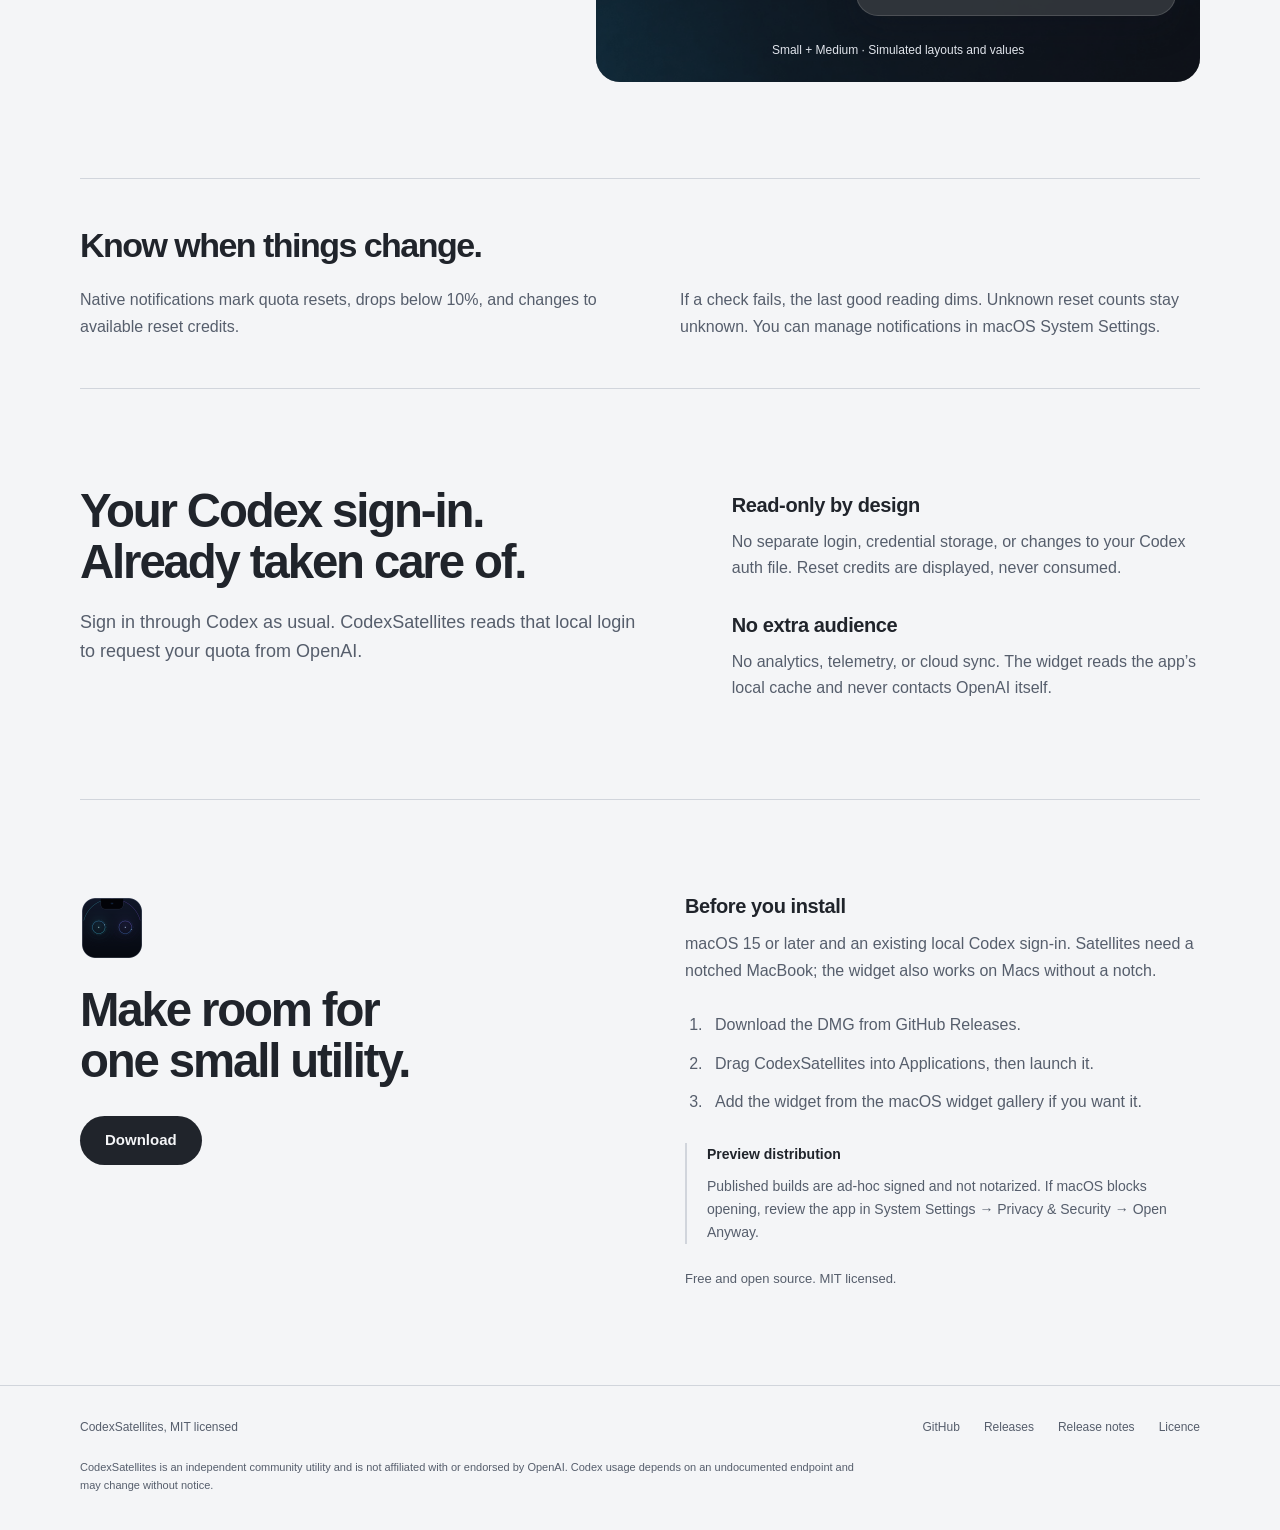
==== commit 769bc439: "Redesign static website with focused copy and native visual style" ====
--- a/docs/index.html
+++ b/docs/index.html
@@ -1,322 +1,416 @@
-<!DOCTYPE html>
+<!doctype html>
 <html lang="en">
-<head>
-<meta charset="utf-8">
-<meta name="viewport" content="width=device-width, initial-scale=1">
-<title>CodexSatellites: Codex quota beside the MacBook notch</title>
-<meta name="description" content="A native macOS ambient HUD for notched MacBooks. Codex 5-hour and weekly remaining quota sits beside the hardware notch, with a WidgetKit widget for the desktop and Notification Center. Free, open source, no login.">
-<link rel="canonical" href="https://ntlx.github.io/CodexSatellites/">
-<meta name="theme-color" content="#05070e">
-<link rel="icon" href="assets/img/mark.svg" type="image/svg+xml">
-<link rel="apple-touch-icon" href="assets/img/apple-touch-icon.png">
-<meta property="og:type" content="website">
-<meta property="og:site_name" content="CodexSatellites">
-<meta property="og:title" content="CodexSatellites: Codex quota beside the MacBook notch">
-<meta property="og:description" content="Codex 5-hour and weekly remaining quota beside the hardware notch, plus a WidgetKit widget. Free and open source.">
-<meta property="og:url" content="https://ntlx.github.io/CodexSatellites/">
-<meta property="og:image" content="https://ntlx.github.io/CodexSatellites/assets/img/social-preview.png">
-<meta property="og:image:width" content="1280">
-<meta property="og:image:height" content="640">
-<meta name="twitter:card" content="summary_large_image">
-<meta name="twitter:title" content="CodexSatellites: Codex quota beside the MacBook notch">
-<meta name="twitter:description" content="Codex 5-hour and weekly remaining quota beside the hardware notch, plus a WidgetKit widget.">
-<meta name="twitter:image" content="https://ntlx.github.io/CodexSatellites/assets/img/social-preview.png">
-<link rel="stylesheet" href="assets/css/site.css">
-<script>
-  (function () {
-    var root = document.documentElement;
-    root.classList.add("js");
-    window.setTimeout(function () {
-      if (!window.__siteReady) root.classList.add("reveal-fallback");
-    }, 2500);
-  })();
-</script>
-<script src="assets/js/site.js" defer></script>
-<script type="application/ld+json">
-{
-  "@context": "https://schema.org",
-  "@type": "SoftwareApplication",
-  "name": "CodexSatellites",
-  "applicationCategory": "UtilitiesApplication",
-  "operatingSystem": "macOS 15 or later",
-  "description": "A native macOS ambient HUD for notched MacBooks that shows Codex 5-hour and weekly remaining quota beside the hardware notch, with a WidgetKit widget for the desktop and Notification Center.",
-  "url": "https://ntlx.github.io/CodexSatellites/",
-  "downloadUrl": "https://github.com/NTLx/CodexSatellites/releases",
-  "license": "https://github.com/NTLx/CodexSatellites/blob/main/LICENSE",
-  "isAccessibleForFree": true,
-  "offers": { "@type": "Offer", "price": "0", "priceCurrency": "USD" }
-}
-</script>
-</head>
-<body>
-<a class="skip-link" href="#main">Skip to content</a>
+  <head>
+    <meta charset="utf-8" />
+    <meta name="viewport" content="width=device-width, initial-scale=1" />
+    <title>CodexSatellites: Codex quota beside the MacBook notch</title>
+    <meta
+      name="description"
+      content="A native macOS ambient HUD for notched MacBooks. Codex 5-hour and weekly remaining quota sits beside the hardware notch, with a WidgetKit widget for the desktop and Notification Center. Free and open source. Uses your existing Codex sign-in."
+    />
+    <link rel="canonical" href="https://ntlx.github.io/CodexSatellites/" />
+    <meta name="theme-color" content="#f4f5f7" />
+    <link rel="icon" href="assets/img/mark.svg" type="image/svg+xml" />
+    <link rel="apple-touch-icon" href="assets/img/apple-touch-icon.png" />
+    <meta property="og:type" content="website" />
+    <meta property="og:site_name" content="CodexSatellites" />
+    <meta
+      property="og:title"
+      content="CodexSatellites: Codex quota beside the MacBook notch"
+    />
+    <meta
+      property="og:description"
+      content="Codex 5-hour and weekly remaining quota beside the hardware notch, plus a WidgetKit widget. Free and open source."
+    />
+    <meta property="og:url" content="https://ntlx.github.io/CodexSatellites/" />
+    <meta
+      property="og:image"
+      content="https://ntlx.github.io/CodexSatellites/assets/img/social-preview.png"
+    />
+    <meta property="og:image:width" content="1280" />
+    <meta property="og:image:height" content="640" />
+    <meta name="twitter:card" content="summary_large_image" />
+    <meta
+      name="twitter:title"
+      content="CodexSatellites: Codex quota beside the MacBook notch"
+    />
+    <meta
+      name="twitter:description"
+      content="Codex 5-hour and weekly remaining quota beside the hardware notch, plus a WidgetKit widget."
+    />
+    <meta
+      name="twitter:image"
+      content="https://ntlx.github.io/CodexSatellites/assets/img/social-preview.png"
+    />
+    <link rel="stylesheet" href="assets/css/site.css" />
+    <script>
+      (function () {
+        var root = document.documentElement;
+        root.classList.add("js");
+        window.setTimeout(function () {
+          if (!window.__siteReady) root.classList.add("reveal-fallback");
+        }, 2500);
+      })();
+    </script>
+    <script src="assets/js/site.js" defer></script>
+    <script type="application/ld+json">
+      {
+        "@context": "https://schema.org",
+        "@type": "SoftwareApplication",
+        "name": "CodexSatellites",
+        "applicationCategory": "UtilitiesApplication",
+        "operatingSystem": "macOS 15 or later",
+        "description": "A native macOS ambient HUD for notched MacBooks that shows Codex 5-hour and weekly remaining quota beside the hardware notch, with a WidgetKit widget for the desktop and Notification Center.",
+        "url": "https://ntlx.github.io/CodexSatellites/",
+        "downloadUrl": "https://github.com/NTLx/CodexSatellites/releases",
+        "license": "https://github.com/NTLx/CodexSatellites/blob/main/LICENSE",
+        "isAccessibleForFree": true,
+        "offers": { "@type": "Offer", "price": "0", "priceCurrency": "USD" }
+      }
+    </script>
+  </head>
+  <body>
+    <a class="skip-link" href="#main">Skip to content</a>
 
-<div class="bg" aria-hidden="true"></div>
-<div class="spotlight" aria-hidden="true"></div>
-<div class="progress" aria-hidden="true"></div>
+    <header class="site-header">
+      <div class="wrap">
+        <a class="brand" href="#top">
+          <img src="assets/img/mark.svg" alt="" width="1024" height="1024" />
+          <span>CodexSatellites</span>
+        </a>
+        <nav class="nav" aria-label="Site">
+          <a class="nav-link" href="#satellites">Satellites</a>
+          <a class="nav-link" href="#widget">Widget</a>
+          <a class="nav-link" href="#privacy">Privacy</a>
+          <a
+            class="nav-link"
+            href="https://github.com/NTLx/CodexSatellites"
+            rel="noopener"
+            >GitHub</a
+          >
+          <a
+            class="btn btn-primary btn-sm"
+            href="https://github.com/NTLx/CodexSatellites/releases"
+            >Download</a
+          >
+        </nav>
+      </div>
+    </header>
 
-<header class="site-header">
-  <div class="wrap">
-    <a class="brand" href="#top">
-      <img src="assets/img/mark.svg" alt="" width="1024" height="1024">
-      <span>CodexSatellites</span>
-    </a>
-    <nav class="nav" aria-label="Site">
-      <a class="nav-link" href="#satellites">Satellites</a>
-      <a class="nav-link" href="#widget">Widget</a>
-      <a class="nav-link" href="#privacy">Privacy</a>
-      <a class="nav-link" href="https://github.com/NTLx/CodexSatellites" rel="noopener">GitHub</a>
-      <a class="btn btn-primary btn-sm" href="https://github.com/NTLx/CodexSatellites/releases">Download</a>
-    </nav>
-  </div>
-</header>
-
-<main id="main">
-  <section class="hero" id="top">
-    <div class="wrap">
-      <div class="hero-copy">
-        <h1 data-reveal>Codex quota, <span class="grad">ambient in the notch</span>.</h1>
-        <p class="hero-sub" data-reveal data-delay="70">Two satellites beside the notch show your 5-hour and weekly Codex quota. Hover to read them, click to configure.</p>
-        <div class="hero-cta" data-reveal data-delay="140">
-          <a class="btn btn-primary" href="https://github.com/NTLx/CodexSatellites/releases">
-            <svg viewBox="0 0 16 16" fill="none" stroke="currentColor" stroke-width="1.7" stroke-linecap="round" stroke-linejoin="round" aria-hidden="true"><path d="M8 2v8"/><path d="M4.6 6.8 8 10.2l3.4-3.4"/><path d="M3 13.4h10"/></svg>
-            Download
-          </a>
-          <a class="btn btn-ghost" href="https://github.com/NTLx/CodexSatellites" rel="noopener">
-            <svg viewBox="0 0 16 16" fill="currentColor" aria-hidden="true"><path d="M8 0C3.58 0 0 3.58 0 8c0 3.54 2.29 6.53 5.47 7.59.4.07.55-.17.55-.38 0-.19-.01-.82-.01-1.49-2.01.37-2.53-.49-2.69-.94-.09-.23-.48-.94-.82-1.13-.28-.15-.68-.52-.01-.53.63-.01 1.08.58 1.23.82.72 1.21 1.87.87 2.33.66.07-.52.28-.87.51-1.07-1.78-.2-3.64-.89-3.64-3.95 0-.87.31-1.59.82-2.15-.08-.2-.36-1.02.08-2.12 0 0 .67-.21 2.2.82.64-.18 1.32-.27 2-.27s1.36.09 2 .27c1.53-1.04 2.2-.82 2.2-.82.44 1.1.16 1.92.08 2.12.51.56.82 1.27.82 2.15 0 3.07-1.87 3.75-3.65 3.95.29.25.54.73.54 1.48 0 1.07-.01 1.93-.01 2.2 0 .21.15.46.55.38A8.01 8.01 0 0 0 16 8c0-4.42-3.58-8-8-8z"/></svg>
-            View source
-          </a>
-        </div>
-      </div>
-
-      <div class="demo" data-demo data-reveal data-delay="210">
-        <div class="demo-stage">
-          <div class="demo-notch" aria-hidden="true"></div>
-          <button class="sat sat-left" type="button" aria-expanded="false" aria-controls="demo-bar" aria-label="5-hour quota, simulated at 62% remaining. Opens the settings bar.">
-            <span class="sat-orb" aria-hidden="true"></span>
-            <span class="sat-value">62%</span>
-          </button>
-          <button class="sat sat-right" type="button" aria-expanded="false" aria-controls="demo-bar" aria-label="Weekly quota, simulated at 41% remaining. Opens the settings bar.">
-            <span class="sat-value">41%</span>
-            <span class="sat-orb" aria-hidden="true"></span>
-          </button>
-          <div class="demo-bar" id="demo-bar" role="group" aria-label="Simulated settings bar">
-            <button class="ctrl" type="button" data-launch aria-pressed="false" aria-label="Launch at Login, simulated" title="Launch at Login (simulated)">
-              <svg viewBox="0 0 16 16" fill="none" stroke="currentColor" stroke-width="1.4" stroke-linecap="round" stroke-linejoin="round" aria-hidden="true"><path d="M13.2 6.7A5.6 5.6 0 0 0 3.5 4.9"/><path d="M2.8 9.3a5.6 5.6 0 0 0 9.7 1.8"/><path d="M13.4 3.3v3.4H10"/><path d="M2.6 12.7V9.3h3.4"/></svg>
+    <main id="main">
+      <section class="hero wrap" id="top">
+        <div class="hero-copy">
+          <p class="eyebrow">Made for macOS</p>
+          <h1>Keep your quota<br />in sight.</h1>
+          <p class="hero-sub">
+            Your remaining Codex quota, beside the MacBook notch. A glance is
+            all it takes.
+          </p>
+          <div class="hero-cta">
+            <a
+              class="btn btn-primary"
+              href="https://github.com/NTLx/CodexSatellites/releases"
+              >Download</a
+            ><a class="text-link" href="#satellites"
+              >Try the satellites <span aria-hidden="true">↗</span></a
+            >
+          </div>
+        </div>
+        <figure class="hero-art">
+          <img
+            src="assets/img/app-icon-256.png"
+            srcset="
+              assets/img/app-icon-256.png 1x,
+              assets/img/app-icon-512.png 2x
+            "
+            alt="CodexSatellites app icon: two orbital arcs around a central notch"
+            width="256"
+            height="256"
+            fetchpriority="high"
+          />
+        </figure>
+      </section>
+      <section class="satellite-section wrap" id="satellites">
+        <div class="section-head" data-reveal>
+          <h2>A little space. A clear picture.</h2>
+          <p>
+            Left is your 5-hour quota. Right is your weekly quota. Both show
+            what remains.
+          </p>
+        </div>
+        <div class="demo" data-demo data-reveal data-delay="210">
+          <div class="demo-stage">
+            <div class="demo-notch" aria-hidden="true"></div>
+            <button
+              class="sat sat-left"
+              type="button"
+              aria-expanded="false"
+              aria-controls="demo-bar"
+              aria-label="5-hour quota, simulated at 62% remaining. Opens the settings bar."
+            >
+              <span class="sat-orb" aria-hidden="true"></span>
+              <span class="sat-value">62%</span>
             </button>
-            <button class="ctrl ctrl-text" type="button" data-interval aria-label="Quota check frequency, simulated" title="Quota Check Frequency (simulated)">1m</button>
-            <span class="ctrl ctrl-text" role="img" aria-label="Available reset count, simulated: 2">2</span>
-            <button class="ctrl" type="button" data-quit aria-label="Quit, simulated" title="Quit (simulated)">
-              <svg viewBox="0 0 16 16" fill="none" stroke="currentColor" stroke-width="1.4" stroke-linecap="round" aria-hidden="true"><path d="M8 2.4v5.2"/><path d="M12.4 4.6a6 6 0 1 1-8.8 0"/></svg>
+            <button
+              class="sat sat-right"
+              type="button"
+              aria-expanded="false"
+              aria-controls="demo-bar"
+              aria-label="Weekly quota, simulated at 41% remaining. Opens the settings bar."
+            >
+              <span class="sat-value">41%</span>
+              <span class="sat-orb" aria-hidden="true"></span>
             </button>
-          </div>
-        </div>
-        <p class="demo-caption">A working replica of the app's satellites, using simulated values. <span class="try">Hover the stage to expand them, click a satellite for the settings bar, and leave it alone for three seconds.</span></p>
-      </div>
-    </div>
-  </section>
-
-  <section class="section" id="satellites">
-    <div class="wrap">
-      <div class="section-head" data-reveal>
-        <h2>Two satellites, one notch</h2>
-        <p>Each satellite is a 24 point panel that grows to 60 point when you look at it. One carries the short window Codex reports, the other the weekly window.</p>
-      </div>
-      <div class="bento">
-        <figure class="bento-cell bento-cell--media" data-reveal>
-          <img src="assets/img/orbit-field.jpg" alt="Concentric arcs and dashed orbital marks on a dark surface." width="1920" height="810" loading="lazy" decoding="async">
-          <figcaption>Orbital marks: the motif behind the app icon and the two satellites.</figcaption>
-        </figure>
-        <div class="bento-cell" data-reveal data-delay="60">
-          <h3>Read at a glance</h3>
-          <p>Each window is drawn as an arc that starts at twelve o'clock and fills clockwise, so a complete circle is a full quota and a sliver means it is nearly spent.</p>
-        </div>
-        <div class="bento-cell" data-reveal data-delay="120">
-          <span class="mono-label">Simulated reading</span>
-          <div class="bento-readout"><span class="figure">62</span><span class="unit">percent left in the 5-hour window</span></div>
-          <p>Weekly would sit alongside it at 41 percent. A real install shows your own numbers, and they refresh on the interval you choose.</p>
-        </div>
-        <div class="bento-cell" data-reveal data-delay="180">
-          <h3>Out of the way by design</h3>
-          <p>The panels never take keyboard focus, and moving the cursor across them never activates CodexSatellites. Look away and the satellites retract at once.</p>
-        </div>
-        <div class="bento-cell bento-cell--wide" data-reveal data-delay="60">
-          <h3>A compact settings bar</h3>
-          <p>Clicking either satellite opens four icon-only controls: Launch at Login, the quota check frequency, the read-only count of available reset credits, and Quit. Three seconds of inactivity dismisses the bar, and clicking a satellite again closes it at once. The frequency control cycles through one, five and fifteen minutes.</p>
-        </div>
-        <div class="bento-cell" data-reveal data-delay="120">
-          <h3>Stale data never pretends</h3>
-          <p>If a refresh fails, the satellites dim and keep the last good reading. The reset count shows an unknown marker rather than a guess.</p>
-        </div>
-      </div>
-    </div>
-  </section>
-
-  <section class="section" id="widget">
-    <div class="wrap">
-      <div class="feature">
-        <div class="feature-copy" data-reveal>
-          <h2>The same two windows on your desktop</h2>
-          <p>A WidgetKit widget carries both quotas to the desktop and to Notification Center, so the numbers are there even when the notch is out of sight.</p>
-          <ul class="feature-list">
-            <li>
-              <svg viewBox="0 0 16 16" fill="none" stroke="currentColor" stroke-width="1.8" stroke-linecap="round" stroke-linejoin="round" aria-hidden="true"><path d="M3 8.5 6.3 12 13 4.5"/></svg>
-              <span>Small and Medium layouts, both with equal-width gauges.</span>
-            </li>
-            <li>
-              <svg viewBox="0 0 16 16" fill="none" stroke="currentColor" stroke-width="1.8" stroke-linecap="round" stroke-linejoin="round" aria-hidden="true"><path d="M3 8.5 6.3 12 13 4.5"/></svg>
-              <span>Clicking the widget re-reads the snapshot the app cached. No network request and no app launch.</span>
-            </li>
-            <li>
-              <svg viewBox="0 0 16 16" fill="none" stroke="currentColor" stroke-width="1.8" stroke-linecap="round" stroke-linejoin="round" aria-hidden="true"><path d="M3 8.5 6.3 12 13 4.5"/></svg>
-              <span>The widget never reads your Codex login and never calls the usage endpoint itself.</span>
-            </li>
-          </ul>
-        </div>
-        <div class="feature-visual" data-reveal data-delay="80">
-          <div class="widget-frame">
-            <div class="segmented" role="tablist" aria-label="Widget size">
-              <button type="button" role="tab" id="tab-small" data-size="small" aria-controls="panel-small" aria-selected="true">Small</button>
-              <button type="button" role="tab" id="tab-medium" data-size="medium" aria-controls="panel-medium" aria-selected="false" tabindex="-1">Medium</button>
+            <div
+              class="demo-bar"
+              id="demo-bar"
+              role="group"
+              aria-label="Simulated settings bar"
+            >
+              <button
+                class="ctrl"
+                type="button"
+                data-launch
+                aria-pressed="false"
+                aria-label="Launch at Login, simulated"
+                title="Launch at Login (simulated)"
+              >
+                <svg
+                  viewBox="0 0 16 16"
+                  fill="none"
+                  stroke="currentColor"
+                  stroke-width="1.4"
+                  stroke-linecap="round"
+                  stroke-linejoin="round"
+                  aria-hidden="true"
+                >
+                  <path d="M13.2 6.7A5.6 5.6 0 0 0 3.5 4.9" />
+                  <path d="M2.8 9.3a5.6 5.6 0 0 0 9.7 1.8" />
+                  <path d="M13.4 3.3v3.4H10" />
+                  <path d="M2.6 12.7V9.3h3.4" />
+                </svg>
+              </button>
+              <button
+                class="ctrl ctrl-text"
+                type="button"
+                data-interval
+                aria-label="Quota check frequency, simulated"
+                title="Quota Check Frequency (simulated)"
+              >
+                1m
+              </button>
+              <span
+                class="ctrl ctrl-text"
+                role="img"
+                aria-label="Available reset count, simulated: 2"
+                >2</span
+              >
+              <button
+                class="ctrl"
+                type="button"
+                data-quit
+                aria-label="Quit, simulated"
+                title="Quit (simulated)"
+              >
+                <svg
+                  viewBox="0 0 16 16"
+                  fill="none"
+                  stroke="currentColor"
+                  stroke-width="1.4"
+                  stroke-linecap="round"
+                  aria-hidden="true"
+                >
+                  <path d="M8 2.4v5.2" />
+                  <path d="M12.4 4.6a6 6 0 1 1-8.8 0" />
+                </svg>
+              </button>
             </div>
-            <div class="mockup" id="panel-small" role="tabpanel" aria-labelledby="tab-small">
-              <div class="gauge gauge-5h">
-                <div class="gauge-ring"></div>
-                <div class="gauge-value">62%</div>
-              </div>
-              <div class="gauge gauge-weekly">
-                <div class="gauge-ring"></div>
-                <div class="gauge-value">41%</div>
-              </div>
-              <div class="gauge-caption">
-                <strong>Two gauges</strong>
-                Small layout
+          </div>
+          <p class="demo-caption">
+            Interactive simulation with example values.
+            <span class="try"
+              >Hover to reveal percentages. Click either satellite for
+              settings.</span
+            >
+          </p>
+        </div>
+        <div class="interaction-notes" data-reveal>
+          <div>
+            <h3>Glance, then carry on.</h3>
+            <p>
+              The satellites expand on hover and retract when you leave, without
+              taking keyboard focus.
+            </p>
+          </div>
+          <div>
+            <h3>Just enough control.</h3>
+            <p>
+              Launch at Login, 1 / 5 / 15 minute checks, available resets, and
+              Quit. Settings dismiss after three idle seconds.
+            </p>
+          </div>
+        </div>
+      </section>
+      <section class="section wrap widget-section" id="widget">
+        <div class="widget-copy" data-reveal>
+          <h2>At home on<br />your desktop, too.</h2>
+          <p>
+            Keep both quotas on your desktop or in Notification Center. Choose
+            Small for a glance, Medium for reset times too.
+          </p>
+          <p class="muted">
+            Click the widget’s content to show the app’s latest cached reading.
+            Clicking its outer margin opens the app.
+          </p>
+        </div>
+        <figure class="widget-art" data-reveal>
+          <img
+            src="assets/img/desktop-surface.jpg"
+            alt="Dark desktop surface behind the widget layout illustrations"
+            width="1600"
+            height="1200"
+            loading="lazy"
+          />
+          <div
+            class="widget-examples"
+            aria-label="Simulated Small and Medium widget layouts"
+          >
+            <div class="widget-sample small">
+              <strong>Codex</strong>
+              <div class="metrics">
+                <div>
+                  <span class="ring" style="--quota: 62%">62%</span
+                  ><span>5-hour</span>
+                </div>
+                <div>
+                  <span class="ring" style="--quota: 41%">41%</span
+                  ><span>Weekly</span>
+                </div>
               </div>
             </div>
-            <div class="mockup" id="panel-medium" role="tabpanel" aria-labelledby="tab-medium" hidden>
-              <div class="gauge gauge-5h">
-                <div class="gauge-ring"></div>
-                <div class="gauge-value">62%</div>
-              </div>
-              <div class="gauge gauge-weekly">
-                <div class="gauge-ring"></div>
-                <div class="gauge-value">41%</div>
-              </div>
-              <div class="mockup-note">
-                Adds the reset time<br>for each window
+            <div class="widget-sample medium">
+              <strong>Codex</strong>
+              <div class="metrics">
+                <div>
+                  <span class="ring" style="--quota: 62%">62%</span
+                  ><span>5-hour</span><small>Reset in 2 hours</small>
+                </div>
+                <div>
+                  <span class="ring" style="--quota: 41%">41%</span
+                  ><span>Weekly</span><small>Reset in 4 days</small>
+                </div>
               </div>
             </div>
           </div>
-          <p class="demo-caption">Layout preview with simulated values.</p>
-        </div>
+          <figcaption>Small + Medium · Simulated layouts and values</figcaption>
+        </figure>
+      </section>
+      <section class="section wrap reliability" data-reveal>
+        <h2>Know when things change.</h2>
+        <div class="reliability-copy">
+          <p>
+            Native notifications mark quota resets, drops below 10%, and changes
+            to available reset credits.
+          </p>
+          <p class="muted">
+            If a check fails, the last good reading dims. Unknown reset counts
+            stay unknown. You can manage notifications in macOS System Settings.
+          </p>
+        </div>
+      </section>
+      <section class="section wrap privacy-section" id="privacy">
+        <div class="section-head" data-reveal>
+          <h2>Your Codex sign-in.<br />Already taken care of.</h2>
+          <p>
+            Sign in through Codex as usual. CodexSatellites reads that local
+            login to request your quota from OpenAI.
+          </p>
+        </div>
+        <div class="privacy-details" data-reveal>
+          <div>
+            <h3>Read-only by design</h3>
+            <p>
+              No separate login, credential storage, or changes to your Codex
+              auth file. Reset credits are displayed, never consumed.
+            </p>
+          </div>
+          <div>
+            <h3>No extra audience</h3>
+            <p>
+              No analytics, telemetry, or cloud sync. The widget reads the app’s
+              local cache and never contacts OpenAI itself.
+            </p>
+          </div>
+        </div>
+      </section>
+      <section class="section wrap install-section" id="install">
+        <div class="install-title" data-reveal>
+          <img
+            src="assets/img/app-icon-256.png"
+            alt=""
+            width="64"
+            height="64"
+          />
+          <h2>Make room for<br />one small utility.</h2>
+          <a
+            class="btn btn-primary"
+            href="https://github.com/NTLx/CodexSatellites/releases"
+            >Download</a
+          >
+        </div>
+        <div class="install-content" data-reveal>
+          <div id="requirements">
+            <h3>Before you install</h3>
+            <p>
+              macOS 15 or later and an existing local Codex sign-in. Satellites
+              need a notched MacBook; the widget also works on Macs without a
+              notch.
+            </p>
+          </div>
+          <ol class="install-steps">
+            <li>Download the DMG from GitHub Releases.</li>
+            <li>Drag CodexSatellites into Applications, then launch it.</li>
+            <li>
+              Add the widget from the macOS widget gallery if you want it.
+            </li>
+          </ol>
+          <aside>
+            <strong>Preview distribution</strong>
+            <p>
+              Published builds are ad-hoc signed and not notarized. If macOS
+              blocks opening, review the app in System Settings → Privacy &amp;
+              Security → Open Anyway.
+            </p>
+          </aside>
+          <p class="license-note">Free and open source. MIT licensed.</p>
+        </div>
+      </section>
+    </main>
+
+    <footer class="site-footer">
+      <div class="wrap">
+        <span>CodexSatellites, MIT licensed</span>
+        <nav aria-label="Project links">
+          <a href="https://github.com/NTLx/CodexSatellites" rel="noopener"
+            >GitHub</a
+          >
+          <a href="https://github.com/NTLx/CodexSatellites/releases"
+            >Releases</a
+          >
+          <a
+            href="https://github.com/NTLx/CodexSatellites/tree/main/ReleaseNotes"
+            >Release notes</a
+          >
+          <a href="https://github.com/NTLx/CodexSatellites/blob/main/LICENSE"
+            >Licence</a
+          >
+        </nav>
+        <p class="footer-note">
+          CodexSatellites is an independent community utility and is not
+          affiliated with or endorsed by OpenAI. Codex usage depends on an
+          undocumented endpoint and may change without notice.
+        </p>
       </div>
-    </div>
-  </section>
-
-  <section class="section" id="privacy">
-    <div class="wrap">
-      <div class="statement">
-        <p class="lead" data-reveal>It reads your Codex login. It never manages it.</p>
-        <div class="statement-grid">
-          <div data-reveal>
-            <h3>The login you already have</h3>
-            <p>Codex owns authentication. The app reads the local Codex state and uses that existing token for usage requests, the same way the CLI does.</p>
-          </div>
-          <div data-reveal data-delay="60">
-            <h3>No token handling</h3>
-            <p>No refresh exchange, no writes to your Codex auth files, and no stored credentials anywhere.</p>
-          </div>
-          <div data-reveal data-delay="120">
-            <h3>No login flow</h3>
-            <p>No OAuth, no device code, no browser window. If Codex is not already signed in, the app has nothing to read.</p>
-          </div>
-          <div data-reveal data-delay="180">
-            <h3>Nothing leaves the Mac</h3>
-            <p>No telemetry, no analytics, no cloud sync, and no third-party runtime dependencies.</p>
-          </div>
-        </div>
-      </div>
-    </div>
-  </section>
-
-  <section class="section" id="requirements">
-    <div class="wrap">
-      <div class="section-head" data-reveal>
-        <h2>What it needs</h2>
-      </div>
-      <div class="specs-grid">
-        <div class="spec" data-reveal>
-          <div class="value">macOS 15</div>
-          <div class="label mono-label">System</div>
-          <p>Or later, on a Mac with a notch for the satellites. Native frameworks only.</p>
-        </div>
-        <div class="spec" data-reveal data-delay="60">
-          <div class="value">Any Mac</div>
-          <div class="label mono-label">Widget</div>
-          <p>The widget runs everywhere, including Mac mini, Mac Studio and external displays.</p>
-        </div>
-        <div class="spec" data-reveal data-delay="120">
-          <div class="value">Local Codex login</div>
-          <div class="label mono-label">Account</div>
-          <p>An existing sign-in on this Mac. CodexSatellites never creates one for you.</p>
-        </div>
-        <div class="spec" data-reveal data-delay="180">
-          <div class="value">MIT</div>
-          <div class="label mono-label">Licence</div>
-          <p>Free and open source, with the source and release notes on GitHub.</p>
-        </div>
-      </div>
-    </div>
-  </section>
-
-  <section class="section" id="install">
-    <div class="wrap">
-      <div class="install-head" data-reveal>
-        <img src="assets/img/app-icon-256.png" alt="" width="256" height="256">
-        <h2>Download and install</h2>
-      </div>
-      <div class="steps-row" data-reveal data-delay="60">
-        <div class="step">
-          <h3>Download</h3>
-          <p>Take the DMG from the Releases page.</p>
-        </div>
-        <div class="step">
-          <h3>Install</h3>
-          <p>Drag CodexSatellites into Applications before launching, so Launch at Login and the widget extension register from a stable path.</p>
-        </div>
-        <div class="step">
-          <h3>Launch</h3>
-          <p>The satellites appear beside the notch, and the widget joins the gallery.</p>
-        </div>
-      </div>
-      <div class="install-cta">
-        <div data-reveal>
-          <p class="hero-sub">CodexSatellites reads your existing Codex login on first launch and starts polling at the interval you choose.</p>
-          <div class="install-actions">
-            <a class="btn btn-primary" href="https://github.com/NTLx/CodexSatellites/releases">Download</a>
-          </div>
-        </div>
-        <div class="aside" data-reveal data-delay="80">
-          <span class="mono-label">Before you open it</span>
-          <p><strong>Published builds are ad-hoc signed and not notarized yet.</strong> macOS shows a Gatekeeper warning the first time you open the app. Right-click the app and choose Open, or allow it under System Settings, Privacy and Security, Open Anyway.</p>
-          <p>A notarized Developer ID build is not published yet.</p>
-        </div>
-      </div>
-    </div>
-  </section>
-</main>
-
-<footer class="site-footer">
-  <div class="wrap">
-    <span>CodexSatellites, MIT licensed</span>
-    <nav aria-label="Project links">
-      <a href="https://github.com/NTLx/CodexSatellites" rel="noopener">GitHub</a>
-      <a href="https://github.com/NTLx/CodexSatellites/releases">Releases</a>
-      <a href="https://github.com/NTLx/CodexSatellites/tree/main/ReleaseNotes">Release notes</a>
-      <a href="https://github.com/NTLx/CodexSatellites/blob/main/LICENSE">Licence</a>
-    </nav>
-    <p class="footer-note">CodexSatellites is an independent community utility and is not affiliated with or endorsed by OpenAI. Codex usage depends on an undocumented endpoint and may change without notice.</p>
-  </div>
-</footer>
-</body>
+    </footer>
+  </body>
 </html>
--- a/docs/assets/css/site.css
+++ b/docs/assets/css/site.css
@@ -1,451 +1,261 @@
-/* ==========================================================================
-   CodexSatellites product site
-   --------------------------------------------------------------------------
-   Design system decisions, and the reasoning that locks them:
-
-   TYPE     System stack (SF Pro on macOS). This is the app's own typeface, and
-            the site ships no webfont by invariant, so the brand's real voice is
-            the system voice. Mono (ui-monospace) is reserved for numerals and
-            technical labels.
-   ACCENT   ONE interactive accent: --accent (cool, desaturated blue). Every
-            link, button, focus ring and active state uses it. The saturated
-            cyan-to-violet brand gradient is deliberately confined to the
-            wordmark, a single hero hairline, and the demo replica; it is never
-            used as a generic decorative wash.
-   SHAPE    Documented lock: interactive controls are pill (--r-pill), surfaces
-            are 20px (--r-surface), inner elements are 12px (--r-inner). The
-            demo's settings bar keeps its app-exact 13px radius as the one
-            documented exception, because it replicates a real AppKit panel.
-   DEPTH    No neon glows and no pure black. Site chrome uses 1px inner
-            highlights and tinted shadows. Glow is confined to the demo replica,
-            which mirrors an actual glowing overlay UI.
-   MOTION   Every animation is motivated (entrance hierarchy, scroll
-            storytelling, pointer feedback) and every one collapses under
-            prefers-reduced-motion.
-   ========================================================================== */
-
-@property --p {
-  syntax: "<percentage>";
-  inherits: false;
-  initial-value: 0%;
-}
-
+/* Native CSS. System typography; silver neutrals; one blue interaction accent.
+   Surfaces: 24px. Buttons: pills. The preserved notch replica keeps its own geometry.
+   Layering: header 5, demo settings 2. No build or external dependencies. */
 :root {
-  color-scheme: dark;
-
-  /* cool neutral ink family, one temperature */
-  --ink-900: #05070e;
-  --ink-800: #080c15;
-  --ink-700: #0c111c;
-  --ink-600: #121926;
-  --line: rgba(122, 146, 190, 0.20);
-  --line-soft: rgba(122, 146, 190, 0.11);
-  --line-strong: rgba(140, 168, 215, 0.34);
-
-  --text: #eef3fc;
-  --muted: #9aa8c4;
-  --faint: #71809c;
-
-  /* single interactive accent, desaturated to sit with the neutrals */
-  --accent: #5b9dff;
-  --accent-hover: #7db2ff;
-  --accent-tint: rgba(91, 157, 255, 0.14);
-  --accent-edge: rgba(91, 157, 255, 0.34);
-
-  /* brand gradient: wordmark and one hairline only */
-  --brand: linear-gradient(100deg, #49e2ef, #49a0ff 52%, #9665ff);
-
-  --r-pill: 999px;
-  --r-surface: 20px;
-  --r-inner: 12px;
-
-  --container: 1240px;
-  --measure: 66ch;
-
-  --font: -apple-system, BlinkMacSystemFont, "SF Pro Text", "Segoe UI", Roboto,
-    Helvetica, Arial, sans-serif;
-  --mono: ui-monospace, SFMono-Regular, "SF Mono", Menlo, Consolas, monospace;
-
+  color-scheme: light dark;
+  --page: #f4f5f7;
+  --surface: #e9ebef;
+  --text: #20242b;
+  --muted: #565e6c;
+  --faint: #626b78;
+  --line: #d1d5dc;
+  --accent: #245cba;
+  --accent-hover: #174b9f;
+  --accent-tint: #dce7fa;
+  --accent-edge: #97b5e8;
+  --r-surface: 24px;
+  --mono: ui-monospace, SFMono-Regular, Menlo, monospace;
   --ease: cubic-bezier(0.22, 0.68, 0.24, 1);
   --ease-out: cubic-bezier(0.16, 1, 0.3, 1);
-
   --glass: blur(20px) saturate(150%);
 }
-
+@media (prefers-color-scheme: dark) {
+  :root {
+    --page: #141619;
+    --surface: #202328;
+    --text: #eef0f3;
+    --muted: #a9b0bc;
+    --faint: #9ba4b2;
+    --line: #363b44;
+    --accent: #9bbdff;
+    --accent-hover: #bdd3ff;
+    --accent-tint: #243857;
+    --accent-edge: #546e9a;
+  }
+}
 * {
   box-sizing: border-box;
 }
-
 html {
   scroll-behavior: smooth;
-  scroll-padding-top: 92px;
-  -webkit-text-size-adjust: 100%;
-}
-
+  scroll-padding-top: 90px;
+}
 body {
   margin: 0;
-  background: var(--ink-900);
+  background: var(--page);
   color: var(--text);
-  font-family: var(--font);
-  font-size: 16.5px;
-  line-height: 1.6;
-  overflow-x: hidden;
+  font:
+    16px/1.65 -apple-system,
+    BlinkMacSystemFont,
+    "Segoe UI",
+    sans-serif;
   -webkit-font-smoothing: antialiased;
 }
-
 h1,
 h2,
 h3,
-h4 {
+p,
+figure {
   margin: 0;
-  font-weight: 620;
-  letter-spacing: -0.025em;
-  line-height: 1.1;
+}
+h1,
+h2,
+h3 {
+  line-height: 1.08;
+  letter-spacing: -0.045em;
+  font-weight: 600;
   text-wrap: balance;
 }
-
+h1 {
+  font-size: clamp(46px, 5.8vw, 80px);
+}
+h2 {
+  font-size: clamp(32px, 3.7vw, 50px);
+}
+h3 {
+  font-size: 20px;
+  letter-spacing: -0.02em;
+}
 p {
-  margin: 0;
-}
-
-img,
-svg {
-  display: block;
-  max-width: 100%;
-}
-
+  color: var(--muted);
+}
 a {
   color: var(--accent);
   text-decoration: none;
 }
-
 a:hover {
   text-decoration: underline;
 }
-
+button {
+  font: inherit;
+}
+img {
+  display: block;
+  max-width: 100%;
+  height: auto;
+}
+svg {
+  display: block;
+}
+button,
+a {
+  -webkit-tap-highlight-color: transparent;
+}
 :focus-visible {
-  outline: 2px solid var(--accent);
-  outline-offset: 3px;
-  border-radius: 6px;
-}
-
-::selection {
-  background: rgba(91, 157, 255, 0.3);
-}
-
-code {
-  font-family: var(--mono);
-  font-size: 0.88em;
-  letter-spacing: -0.01em;
-  padding: 2px 6px;
-  border-radius: 6px;
-  background: rgba(255, 255, 255, 0.06);
-  color: var(--text);
-}
-
+  outline: 3px solid var(--accent);
+  outline-offset: 5px;
+}
+[hidden] {
+  display: none !important;
+}
 .wrap {
-  width: 100%;
-  max-width: var(--container);
+  width: min(1120px, calc(100% - 80px));
   margin-inline: auto;
-  padding-inline: 28px;
-}
-
+}
 .skip-link {
   position: fixed;
-  left: 20px;
-  top: -70px;
-  z-index: 60;
-  padding: 10px 18px;
-  border-radius: var(--r-pill);
-  border: 1px solid var(--line);
-  background: var(--ink-700);
-  transition: top 0.2s var(--ease);
-}
-
+  top: 8px;
+  left: 8px;
+  transform: translateY(-150%);
+  z-index: 6;
+  background: var(--page);
+  padding: 8px;
+}
 .skip-link:focus {
-  top: 18px;
-}
-
-/* ------------------------------------------------------------ background */
-
-.bg {
-  position: fixed;
-  inset: 0;
-  z-index: -2;
-  overflow: hidden;
-  pointer-events: none;
-}
-
-/* one slow field instead of a multi-hue bloom */
-.bg::before {
-  content: "";
-  position: absolute;
-  width: 120vmax;
-  height: 120vmax;
-  left: -30vmax;
-  top: -46vmax;
-  border-radius: 50%;
-  background: radial-gradient(
-    circle,
-    rgba(73, 160, 255, 0.1),
-    rgba(73, 160, 255, 0.03) 42%,
-    rgba(73, 160, 255, 0) 68%
-  );
-  animation: field-drift 44s ease-in-out infinite alternate;
-}
-
-.bg::after {
-  content: "";
-  position: absolute;
-  inset: 0;
-  background: linear-gradient(180deg, rgba(5, 7, 14, 0) 55%, var(--ink-900) 100%);
-}
-
-@keyframes field-drift {
-  to {
-    transform: translate3d(8vmax, 6vmax, 0) scale(1.1);
-  }
-}
-
-.grain {
-  position: fixed;
-  inset: 0;
-  z-index: 30;
-  pointer-events: none;
-  opacity: 0.028;
-  mix-blend-mode: overlay;
-  background-image: url("data:image/svg+xml,%3Csvg xmlns='http://www.w3.org/2000/svg' width='170' height='170'%3E%3Cfilter id='n'%3E%3CfeTurbulence type='fractalNoise' baseFrequency='.85' numOctaves='3' stitchTiles='stitch'/%3E%3C/filter%3E%3Crect width='170' height='170' filter='url(%23n)'/%3E%3C/svg%3E");
-}
-
-.spotlight {
-  position: fixed;
-  left: 0;
-  top: 0;
-  z-index: -1;
-  width: 560px;
-  height: 560px;
-  border-radius: 50%;
-  pointer-events: none;
-  opacity: 0;
-  background: radial-gradient(circle, rgba(91, 157, 255, 0.09), transparent 62%);
-  transform: translate(calc(var(--gx, 50vw) - 50%), calc(var(--gy, 30vh) - 50%));
-  transition: opacity 0.6s var(--ease);
-}
-
-body.has-pointer .spotlight {
-  opacity: 1;
-}
-
-/* ------------------------------------------------------------ primitives */
-
-.mono-label {
-  font-family: var(--mono);
-  font-size: 11.5px;
-  letter-spacing: 0.14em;
-  text-transform: uppercase;
-  color: var(--faint);
-}
-
-.btn {
-  display: inline-flex;
-  align-items: center;
-  justify-content: center;
-  gap: 9px;
-  padding: 13px 26px;
-  border: 1px solid transparent;
-  border-radius: var(--r-pill);
-  font: inherit;
-  font-size: 15.5px;
-  font-weight: 600;
-  letter-spacing: -0.005em;
-  white-space: nowrap;
-  cursor: pointer;
-  transition: transform 0.16s var(--ease), background 0.2s var(--ease),
-    border-color 0.2s var(--ease), box-shadow 0.2s var(--ease);
-}
-
-.btn svg {
-  width: 17px;
-  height: 17px;
-  flex: none;
-}
-
-.btn:active {
-  transform: scale(0.98);
-}
-
-.btn-primary {
-  color: #04070f;
-  background: var(--text);
-  box-shadow: 0 1px 0 rgba(255, 255, 255, 0.6) inset,
-    0 14px 34px -18px rgba(4, 7, 15, 0.9);
-}
-
-.btn-primary:hover {
-  text-decoration: none;
-  background: #fff;
-  transform: translateY(-2px);
-}
-
-.btn-ghost {
-  color: var(--text);
-  border-color: var(--line);
-  background: rgba(255, 255, 255, 0.03);
-}
-
-.btn-ghost:hover {
-  text-decoration: none;
-  border-color: var(--line-strong);
-  background: rgba(255, 255, 255, 0.07);
-  transform: translateY(-2px);
-}
-
-.btn-sm {
-  padding: 9px 18px;
-  font-size: 14.5px;
-}
-
-/* ---------------------------------------------------------------- header */
-
+  transform: none;
+}
 .site-header {
   position: sticky;
   top: 0;
-  z-index: 40;
-  border-bottom: 1px solid transparent;
-  transition: background 0.3s var(--ease), border-color 0.3s var(--ease);
-}
-
-.site-header.is-scrolled {
-  background: rgba(5, 7, 14, 0.76);
-  border-bottom-color: var(--line-soft);
-  backdrop-filter: var(--glass);
-  -webkit-backdrop-filter: var(--glass);
-}
-
-.site-header .wrap {
-  display: flex;
-  align-items: center;
-  gap: 24px;
-  min-height: 68px;
-}
-
+  z-index: 5;
+  background: var(--page);
+  border-bottom: 1px solid var(--line);
+}
+.site-header > .wrap {
+  height: 76px;
+  display: flex;
+  justify-content: space-between;
+  align-items: center;
+  gap: 32px;
+}
 .brand {
-  display: inline-flex;
-  align-items: center;
-  gap: 11px;
-  flex: none;
-}
-
-.brand:hover {
-  text-decoration: none;
-}
-
+  display: flex;
+  align-items: center;
+  gap: 10px;
+  font-size: 17px;
+  font-weight: 650;
+  letter-spacing: -0.04em;
+  color: var(--text);
+  white-space: nowrap;
+}
 .brand img {
   width: 28px;
   height: 28px;
-  border-radius: 8px;
-}
-
-.brand span {
-  font-size: 16.5px;
+}
+.nav {
+  display: flex;
+  align-items: center;
+  gap: 26px;
+  font-size: 13px;
+}
+.nav-link {
+  color: var(--muted);
+}
+.btn {
+  display: inline-flex;
+  align-items: center;
+  justify-content: center;
+  padding: 12px 25px;
+  border-radius: 999px;
   font-weight: 600;
-  letter-spacing: -0.02em;
-  background: var(--brand);
-  -webkit-background-clip: text;
-  background-clip: text;
-  color: transparent;
-}
-
-.nav {
+  font-size: 15px;
+  white-space: nowrap;
+  transition:
+    transform 0.2s,
+    background 0.2s;
+}
+.btn-primary {
+  background: var(--text);
+  color: var(--page);
+}
+.btn:hover {
+  text-decoration: none;
+  transform: translateY(-2px);
+}
+.btn:active {
+  transform: scale(0.98);
+}
+.btn-sm {
+  padding: 8px 18px;
+  font-size: 13px;
+}
+.text-link {
+  font-size: 15px;
+  font-weight: 550;
+}
+.hero {
+  display: grid;
+  grid-template-columns: 1.4fr 1fr;
+  align-items: center;
+  gap: 50px;
+  padding-block: 72px 88px;
+}
+.eyebrow {
+  font-size: 13px;
+  margin-bottom: 22px;
+  color: var(--muted);
+}
+.hero-sub {
+  max-width: 420px;
+  font-size: 19px;
+  line-height: 1.55;
+  margin-top: 24px;
+}
+.hero-cta {
   display: flex;
   align-items: center;
   gap: 26px;
-  margin-left: auto;
-  font-size: 14.5px;
-}
-
-.nav a.nav-link {
-  color: var(--muted);
-}
-
-.nav a.nav-link:hover {
-  color: var(--text);
-  text-decoration: none;
-}
-
-.progress {
-  position: fixed;
-  inset: 0 0 auto;
-  height: 1px;
-  z-index: 50;
-  transform-origin: 0 50%;
-  background: var(--brand);
-  pointer-events: none;
-  opacity: 0.7;
-}
-
-@supports (animation-timeline: scroll()) {
-  .progress {
-    animation: progress-grow linear;
-    animation-timeline: scroll(root block);
-  }
-}
-
-@keyframes progress-grow {
-  from {
-    transform: scaleX(0);
-  }
-  to {
-    transform: scaleX(1);
-  }
-}
-
-/* ------------------------------------------------------------------ hero */
-
-.hero {
-  padding: 60px 0 0;
-}
-
-.hero .wrap {
-  display: grid;
-  grid-template-columns: minmax(0, 1.02fr) minmax(0, 1fr);
-  gap: clamp(36px, 6vw, 84px);
-  align-items: center;
-}
-
-.hero-copy {
-  display: grid;
-  gap: 22px;
-  justify-items: start;
-}
-
-.hero h1 {
-  font-size: clamp(2.5rem, 4.6vw, 3.65rem);
-  font-weight: 680;
-  letter-spacing: -0.035em;
-  max-width: 15ch;
-}
-
-.hero h1 .grad {
-  background: var(--brand);
-  -webkit-background-clip: text;
-  background-clip: text;
-  color: transparent;
-}
-
-.hero-sub {
-  max-width: 44ch;
-  font-size: 17.5px;
-  color: var(--muted);
-}
-
-.hero-cta {
-  display: flex;
-  flex-wrap: wrap;
-  gap: 12px;
-  margin-top: 6px;
-}
-
+  margin-top: 30px;
+}
+.hero-art {
+  display: grid;
+  place-items: center;
+  min-height: 310px;
+  background: var(--surface);
+  border-radius: 50%;
+}
+.hero-art img {
+  width: 230px;
+  height: 230px;
+  filter: drop-shadow(0 24px 22px #101c3430);
+  transform: rotate(-8deg);
+}
+.section {
+  padding-block: 96px;
+}
+.section-head {
+  max-width: 670px;
+  margin-bottom: 36px;
+}
+.section-head p {
+  max-width: 570px;
+  margin-top: 20px;
+  font-size: 18px;
+}
+.satellite-section {
+  padding: 46px 0 0;
+  border-top: 1px solid var(--line);
+}
+.interaction-notes {
+  display: grid;
+  grid-template-columns: 1fr 1fr;
+  gap: 80px;
+  margin-top: 36px;
+}
+.interaction-notes p {
+  margin-top: 12px;
+  max-width: 430px;
+}
 /* -------------------------------------------------------- demo (replica) */
 
 .demo {
@@ -461,7 +271,11 @@
   border-radius: var(--r-surface);
   overflow: hidden;
   background:
-    radial-gradient(120% 90% at 50% 118%, rgba(73, 160, 255, 0.15), transparent 62%),
+    radial-gradient(
+      120% 90% at 50% 118%,
+      rgba(73, 160, 255, 0.15),
+      transparent 62%
+    ),
     linear-gradient(180deg, #0a101e, #05080f);
   box-shadow: 0 40px 90px -56px rgba(73, 160, 255, 0.6);
   isolation: isolate;
@@ -472,7 +286,12 @@
   position: absolute;
   inset: 0 0 auto;
   height: 1px;
-  background: linear-gradient(90deg, transparent, rgba(255, 255, 255, 0.16), transparent);
+  background: linear-gradient(
+    90deg,
+    transparent,
+    rgba(255, 255, 255, 0.16),
+    transparent
+  );
 }
 
 /* the simulated hardware notch */
@@ -498,7 +317,9 @@
   border-radius: 50%;
   transform: translateX(-50%);
   background: #0b2039;
-  box-shadow: inset 0 0 4px rgba(73, 160, 255, 0.95), 0 0 7px rgba(73, 160, 255, 0.5);
+  box-shadow:
+    inset 0 0 4px rgba(73, 160, 255, 0.95),
+    0 0 7px rgba(73, 160, 255, 0.5);
 }
 
 /* Each satellite replicates the app's panel: 24pt collapsed -> 60pt expanded,
@@ -544,7 +365,10 @@
   height: 14px;
   flex: none;
   border-radius: 50%;
-  background: conic-gradient(#fff 0 var(--p), rgba(255, 255, 255, 0.18) var(--p) 100%);
+  background: conic-gradient(
+    #fff 0 var(--p),
+    rgba(255, 255, 255, 0.18) var(--p) 100%
+  );
   -webkit-mask: radial-gradient(farthest-side, transparent 63%, #000 65%);
   mask: radial-gradient(farthest-side, transparent 63%, #000 65%);
   transition: --p 1.1s var(--ease-out);
@@ -561,12 +385,14 @@
   font-size: 14px;
   font-weight: 600;
   line-height: 1;
-  transition: width 0.2s ease-in-out, margin-inline-start 0.2s ease-in-out,
+  transition:
+    width 0.2s ease-in-out,
+    margin-inline-start 0.2s ease-in-out,
     opacity 0.2s ease-in-out;
 }
 
 /* arcs fill in once the demo is on screen */
-html.js .demo:not(.is-visible) .sat-orb {
+html.js:not(.reveal-fallback) .demo:not(.is-visible) .sat-orb {
   --p: 0%;
 }
 
@@ -611,7 +437,9 @@
   opacity: 0;
   visibility: hidden;
   transform: translate(-50%, 6px);
-  transition: opacity 0.15s ease-in-out, transform 0.15s ease-in-out,
+  transition:
+    opacity 0.15s ease-in-out,
+    transform 0.15s ease-in-out,
     visibility 0.15s;
 }
 
@@ -635,7 +463,9 @@
   box-shadow: inset 0 0 0 0.5px rgba(255, 255, 255, 0.12);
   color: var(--text);
   cursor: pointer;
-  transition: background 0.2s var(--ease), color 0.2s var(--ease),
+  transition:
+    background 0.2s var(--ease),
+    color 0.2s var(--ease),
     box-shadow 0.2s var(--ease);
 }
 
@@ -671,708 +501,385 @@
   color: var(--muted);
 }
 
-/* ================================================================ sections */
-
-.section {
-  padding: 116px 0 0;
-}
-
-.section-head {
-  max-width: 58ch;
-}
-
-.section-head h2 {
-  font-size: clamp(1.75rem, 3vw, 2.4rem);
-}
-
-.section-head p {
-  margin-top: 14px;
-  color: var(--muted);
-  max-width: 54ch;
-}
-
-/* --- family 3: asymmetric bento (5 cells, 3 x 3, no gaps) --- */
-
-.bento {
-  display: grid;
-  grid-template-columns: repeat(3, minmax(0, 1fr));
-  gap: 16px;
-}
-
-.bento-cell {
+/* The demonstration is an intentionally dark product surface in both themes. */
+.demo {
+  --text: #eef3fc;
+  --accent-tint: rgba(91, 157, 255, 0.14);
+  --accent-edge: rgba(91, 157, 255, 0.34);
+  --accent-hover: #7db2ff;
+}
+.demo-stage {
+  height: 160px;
+  box-shadow: none;
+}
+.demo-caption {
+  color: var(--faint);
+}
+.widget-section {
+  display: grid;
+  grid-template-columns: 0.85fr 1.15fr;
+  gap: 70px;
+  align-items: center;
+}
+.widget-copy > p {
+  margin-top: 24px;
+  max-width: 380px;
+  font-size: 18px;
+}
+.widget-copy .muted {
+  font-size: 15px;
+}
+.widget-art {
   position: relative;
-  display: flex;
-  flex-direction: column;
-  border: 1px solid var(--line);
-  border-radius: var(--r-surface);
-  background: rgba(12, 18, 32, 0.46);
-  padding: 28px;
+  background: #24282d;
+  border-radius: 24px;
   overflow: hidden;
-}
-
-.bento-cell h3 {
-  font-size: 1.15rem;
-  margin-bottom: 10px;
-}
-
-.bento-cell p {
-  color: var(--muted);
-  font-size: 15.5px;
-}
-
-.bento-cell .mono-label {
-  display: block;
-  margin-bottom: 14px;
-}
-
-.bento-cell--wide {
-  grid-column: span 2;
-}
-
-.bento-cell--media {
-  grid-column: span 2;
-  grid-row: span 3;
-  padding: 0;
-}
-
-.bento-cell--media img {
-  width: 100%;
-  height: auto;
-  min-height: clamp(260px, 26vw, 340px);
-  object-fit: cover;
-  flex: 1;
-}
-
-.bento-cell--media figcaption {
-  padding: 18px 28px;
-  font-size: 13.5px;
-  color: var(--faint);
-  border-top: 1px solid var(--line-soft);
-}
-
-.bento-readout {
-  display: flex;
-  align-items: baseline;
-  gap: 10px;
-}
-
-.bento-readout .figure {
-  font-family: var(--mono);
-  font-size: clamp(2.1rem, 4vw, 2.9rem);
-  font-weight: 620;
-  letter-spacing: -0.04em;
-  line-height: 1;
-}
-
-.bento-readout .unit {
-  font-family: var(--mono);
-  font-size: 13px;
-  color: var(--faint);
-}
-
-/* --- family 4: feature row (widget preview on a real desktop surface) --- */
-
-.feature {
-  display: grid;
-  grid-template-columns: minmax(0, 0.92fr) minmax(0, 1fr);
-  gap: clamp(36px, 5vw, 72px);
-  align-items: center;
-}
-
-.feature-copy h2 {
-  font-size: clamp(1.75rem, 3vw, 2.4rem);
-}
-
-.feature-copy > p {
-  margin-top: 14px;
-  color: var(--muted);
-  max-width: 50ch;
-}
-
-.feature-list {
-  display: grid;
-  gap: 12px;
-  margin: 26px 0 0;
-  padding: 0;
-  list-style: none;
-}
-
-.feature-list li {
-  display: grid;
-  grid-template-columns: 20px 1fr;
-  gap: 12px;
-  color: var(--muted);
-  font-size: 15.5px;
-}
-
-.feature-list svg {
-  width: 18px;
-  height: 18px;
-  margin-top: 2px;
-  color: var(--accent);
-}
-
-.feature-visual {
-  position: relative;
-  overflow: hidden;
-  border: 1px solid var(--line);
-  border-radius: var(--r-surface);
-  padding: clamp(20px, 3vw, 34px);
-  background-color: var(--ink-800);
-  background-image: url("../img/desktop-surface.jpg");
-  background-size: cover;
-  background-position: center;
-  box-shadow: 0 40px 90px -60px rgba(4, 7, 15, 0.9);
-}
-
-.widget-frame {
-  border-radius: var(--r-inner);
-  border: 1px solid rgba(255, 255, 255, 0.09);
-  background: rgba(8, 12, 21, 0.5);
-  backdrop-filter: var(--glass);
-  -webkit-backdrop-filter: var(--glass);
-  padding: 20px;
-}
-
-.segmented {
-  display: inline-flex;
-  gap: 3px;
-  margin-bottom: 18px;
-  padding: 3px;
-  border: 1px solid var(--line);
-  border-radius: var(--r-pill);
-  background: rgba(8, 12, 21, 0.6);
-}
-
-.segmented button {
-  padding: 7px 16px;
-  border: 0;
-  border-radius: var(--r-pill);
-  background: transparent;
-  color: var(--muted);
-  font: inherit;
-  font-size: 14px;
-  cursor: pointer;
-  transition: background 0.2s var(--ease), color 0.2s var(--ease);
-}
-
-.segmented button[aria-selected="true"] {
-  background: var(--accent-tint);
-  color: var(--text);
-  box-shadow: inset 0 0 0 0.75px var(--accent-edge);
-}
-
-.mockup {
-  display: flex;
-  align-items: center;
-  flex-wrap: wrap;
-  gap: 22px;
-}
-
-.mockup[hidden] {
-  display: none;
-}
-
-.gauge {
-  position: relative;
-  width: 66px;
-  height: 66px;
-  flex: none;
-}
-
-.gauge-ring {
+  min-height: 410px;
+  color: #eef0f3;
+}
+.widget-art > img {
   position: absolute;
   inset: 0;
-  border-radius: 50%;
-  background: conic-gradient(from -90deg, var(--ring) 0 var(--p), rgba(226, 236, 255, 0.14) var(--p) 100%);
-  -webkit-mask: radial-gradient(farthest-side, transparent 70%, #000 72%);
-  mask: radial-gradient(farthest-side, transparent 70%, #000 72%);
-  transition: --p 1.2s var(--ease-out);
-}
-
-.gauge-value {
-  position: absolute;
-  inset: 0;
+  width: 100%;
+  height: 100%;
+  object-fit: cover;
+  opacity: 0.6;
+}
+.widget-examples {
+  position: relative;
+  display: flex;
+  align-items: center;
+  flex-direction: column;
+  gap: 20px;
+  padding: 32px 24px 66px;
+}
+.widget-sample {
+  background: #33373de8;
+  border: 1px solid #ffffff24;
+  border-radius: 22px;
+  padding: 17px;
+  color: #eef0f3;
+  box-shadow: 0 14px 30px #11151b35;
+}
+.widget-sample > strong {
+  display: block;
+  font-size: 12px;
+  line-height: 1.2;
+  color: #c5cbd4;
+}
+.small {
+  width: 170px;
+  height: 166px;
+  align-self: flex-start;
+  margin-left: 20px;
+}
+.medium {
+  width: 320px;
+  max-width: 100%;
+  height: 166px;
+  align-self: flex-end;
+}
+.metrics {
+  display: grid;
+  grid-template-columns: 1fr 1fr;
+  gap: 10px;
+  margin-top: 17px;
+  text-align: center;
+}
+.metrics > div {
+  display: flex;
+  align-items: center;
+  flex-direction: column;
+  gap: 5px;
+  font-size: 11px;
+}
+.ring {
+  position: relative;
+  isolation: isolate;
+  width: 51px;
+  height: 51px;
   display: grid;
   place-items: center;
-  font-family: var(--mono);
-  font-size: 15px;
-  font-weight: 620;
-  letter-spacing: -0.02em;
-}
-
-.gauge-5h {
-  --ring: #fff;
-  --target: 62%;
-}
-
-.gauge-weekly {
-  --ring: rgba(255, 255, 255, 0.62);
-  --target: 41%;
-}
-
-.is-visible .gauge-ring {
-  --p: var(--target);
-}
-
-.gauge-caption {
-  display: grid;
-  gap: 3px;
   font-size: 13px;
-  color: var(--muted);
-}
-
-.gauge-caption strong {
-  color: var(--text);
-  font-size: 13.5px;
   font-weight: 600;
 }
-
-.mockup-note {
-  margin-left: auto;
-  text-align: right;
-  font-size: 12.5px;
-  color: var(--muted);
-  line-height: 1.45;
-}
-
-/* --- family 5: statement block (no card chrome) --- */
-
-.statement {
-  display: grid;
-  gap: 46px;
-}
-
-.statement .lead {
-  font-size: clamp(1.45rem, 2.5vw, 2rem);
-  font-weight: 600;
-  letter-spacing: -0.028em;
-  line-height: 1.22;
-  max-width: 32ch;
-}
-
-.statement-grid {
-  display: grid;
-  grid-template-columns: repeat(2, minmax(0, 1fr));
-  gap: 30px 56px;
-}
-
-.statement-grid h3 {
-  font-size: 15.5px;
-  margin: 8px 0 8px;
-}
-
-.statement-grid p {
-  color: var(--muted);
-  font-size: 15.5px;
-  max-width: 44ch;
-}
-
-/* --- family 6: spec cards (a card per spec, not a hairline table) --- */
-
-.specs-grid {
-  display: grid;
-  grid-template-columns: repeat(2, minmax(0, 1fr));
-  gap: 16px;
-}
-
-.spec {
-  position: relative;
-  border: 1px solid var(--line);
-  border-radius: var(--r-surface);
-  background: rgba(12, 18, 32, 0.44);
-  padding: 28px;
-}
-
-/* Pointer-tracked highlight on the surface families. Motivated as feedback:
-   it confirms which surface the cursor is actually over. */
-.bento-cell::after,
-.spec::after,
-.feature-visual::after {
+.ring:before {
   content: "";
   position: absolute;
   inset: 0;
-  border-radius: inherit;
-  pointer-events: none;
-  opacity: 0;
-  transition: opacity 0.35s var(--ease);
-  background: radial-gradient(
-    300px circle at var(--mx, 50%) var(--my, 0%),
-    rgba(91, 157, 255, 0.1),
-    transparent 70%
-  );
-}
-
-.bento-cell:hover::after,
-.spec:hover::after,
-.feature-visual:hover::after {
-  opacity: 1;
-}
-
-.spec .value {
-  font-family: var(--mono);
-  font-size: clamp(1.5rem, 2.4vw, 1.95rem);
-  font-weight: 620;
-  letter-spacing: -0.04em;
-  line-height: 1.1;
-}
-
-.spec .label {
-  margin-top: 10px;
-}
-
-.spec p {
-  margin-top: 14px;
+  z-index: -1;
+  border-radius: 50%;
+  background: conic-gradient(#eef0f3 var(--quota), #ffffff25 0);
+  mask: radial-gradient(farthest-side, transparent 78%, #000 80%);
+}
+.metrics small {
+  color: #b9c0ca;
+  font-size: 10px;
+}
+.widget-art figcaption {
+  position: absolute;
+  bottom: 21px;
+  left: 0;
+  width: 100%;
+  text-align: center;
+  color: #e0e4eb;
+  font-size: 12px;
+}
+.reliability {
+  border-block: 1px solid var(--line);
+  padding-block: 48px;
+}
+.reliability h2 {
+  font-size: 34px;
+  margin-bottom: 24px;
+}
+.reliability-copy {
+  display: grid;
+  grid-template-columns: 1fr 1fr;
+  gap: 80px;
+}
+.reliability-copy p + p {
+  margin-top: 0;
+}
+.privacy-section {
+  display: grid;
+  grid-template-columns: 1.2fr 1fr;
+  gap: 90px;
+}
+.privacy-details {
+  padding-top: 10px;
+  display: grid;
+  gap: 32px;
+}
+.privacy-details p {
+  margin-top: 12px;
+}
+.install-section {
+  border-top: 1px solid var(--line);
+  display: grid;
+  grid-template-columns: 1fr 1fr;
+  gap: 90px;
+}
+.install-title img {
+  margin-bottom: 24px;
+}
+.install-title .btn {
+  margin-top: 30px;
+}
+.install-content h3 {
+  margin-bottom: 14px;
+}
+.install-steps {
+  padding-left: 22px;
+  margin: 28px 0;
   color: var(--muted);
-  font-size: 15px;
-}
-
-/* --- family 7: step progression (verb labels, no numbering) --- */
-
-.steps-row {
-  display: grid;
-  grid-template-columns: repeat(3, minmax(0, 1fr));
-  border-top: 1px solid var(--line-soft);
-}
-
-.step {
-  padding: 30px 34px 0 0;
-  border-right: 1px solid var(--line-soft);
-}
-
-.step:last-child {
-  padding-right: 0;
-  border-right: 0;
-}
-
-.step h3 {
-  font-size: 1.08rem;
-}
-
-.step p {
-  margin-top: 9px;
+}
+.install-steps li {
+  padding-left: 8px;
+  margin-bottom: 12px;
+}
+.install-content aside {
+  border-left: 2px solid var(--line);
+  padding-left: 20px;
+  font-size: 14px;
+}
+.install-content aside p {
+  margin-top: 8px;
+}
+.license-note {
+  font-size: 13px;
+  margin-top: 24px;
+}
+.site-footer {
+  border-top: 1px solid var(--line);
+  padding: 32px 0 36px;
+  font-size: 12px;
   color: var(--muted);
-  font-size: 15px;
-  max-width: 32ch;
-}
-
-.install-cta {
-  display: grid;
-  grid-template-columns: minmax(0, 1fr) minmax(0, 0.82fr);
-  gap: clamp(32px, 5vw, 64px);
-  align-items: start;
-  margin-top: 58px;
-}
-
-.install-head {
-  display: flex;
-  align-items: center;
-  gap: 16px;
-  margin-bottom: 20px;
-}
-
-.install-head img {
-  width: 56px;
-  height: 56px;
-  border-radius: 14px;
-  border: 1px solid var(--line);
-}
-
-.install-head h2 {
-  font-size: clamp(1.5rem, 2.6vw, 1.95rem);
-}
-
-.install-actions {
-  display: flex;
+}
+.site-footer > .wrap {
+  display: flex;
+  justify-content: space-between;
+  gap: 20px;
   flex-wrap: wrap;
-  gap: 12px;
-}
-
-.aside {
-  border: 1px solid var(--line);
-  border-radius: var(--r-surface);
-  background: rgba(12, 18, 32, 0.5);
-  padding: 24px 26px;
-}
-
-.aside .mono-label {
-  display: block;
-  margin-bottom: 12px;
-}
-
-.aside p {
+}
+.site-footer nav {
+  display: flex;
+  gap: 24px;
+}
+.site-footer a {
   color: var(--muted);
-  font-size: 15px;
-}
-
-.aside p + p {
-  margin-top: 12px;
-}
-
-.aside strong {
-  color: var(--text);
-  font-weight: 620;
-}
-
-/* ---------------------------------------------------------------- footer */
-
-.site-footer {
-  margin-top: 120px;
-  border-top: 1px solid var(--line-soft);
-  padding: 40px 0 64px;
-  color: var(--muted);
-  font-size: 14.5px;
-}
-
-.site-footer .wrap {
-  display: flex;
-  flex-wrap: wrap;
-  align-items: center;
-  justify-content: space-between;
-  gap: 16px 28px;
-}
-
-.site-footer nav {
-  display: flex;
-  flex-wrap: wrap;
-  gap: 22px;
-}
-
+}
 .footer-note {
-  width: 100%;
-  font-size: 13.5px;
-  color: var(--faint);
-  max-width: 78ch;
-}
-
-/* ------------------------------------------------------------------- 404 */
-
+  flex-basis: 100%;
+  max-width: 780px;
+  font-size: 11px;
+}
 .notfound {
-  display: grid;
-  place-items: center;
-  min-height: calc(100dvh - 220px);
-  padding: 90px 0;
-  text-align: center;
-}
-
-.notfound .wrap {
-  display: grid;
-  justify-items: center;
-  gap: 22px;
-}
-
+  padding: 100px 0;
+  min-height: 65vh;
+}
 .notfound .code {
-  font-family: var(--mono);
-  font-size: clamp(3.4rem, 13vw, 7rem);
-  font-weight: 620;
-  letter-spacing: -0.05em;
-  line-height: 1;
-  background: var(--brand);
-  -webkit-background-clip: text;
-  background-clip: text;
-  color: transparent;
-}
-
+  font: 18px var(--mono);
+  margin-bottom: 24px;
+}
 .notfound h1 {
-  font-size: clamp(1.45rem, 3.2vw, 2rem);
-}
-
-.notfound p {
-  max-width: 46ch;
-  color: var(--muted);
-}
-
-/* ------------------------------------------------------------ reveal ---- */
-
-/* Motion is opt-in via the `js` class, so a script failure can never hide
-   content. The inline head script arms a fallback that reveals everything if
-   site.js does not run. */
-html.js [data-reveal] {
-  opacity: 0;
-  transform: translateY(18px);
-  transition: opacity 0.7s var(--ease-out), transform 0.7s var(--ease-out);
-  transition-delay: var(--reveal-delay, 0ms);
-}
-
-html.js [data-reveal].is-visible {
-  opacity: 1;
-  transform: none;
-}
-
-html.reveal-fallback [data-reveal] {
-  opacity: 1;
-  transform: none;
-}
-
-/* ------------------------------------------------------- motion prefs --- */
-
+  max-width: 700px;
+}
+.notfound p:not(.code) {
+  max-width: 540px;
+  margin-top: 24px;
+}
+/* Reveal uses opacity only; content stays readable when enhancement fails. */
+@media (prefers-reduced-motion: no-preference) {
+  html.js:not(.reveal-fallback) [data-reveal] {
+    opacity: 0;
+    transform: translateY(14px);
+    transition:
+      opacity 0.6s var(--ease-out),
+      transform 0.6s var(--ease-out);
+    transition-delay: var(--reveal-delay, 0ms);
+  }
+  html.js:not(.reveal-fallback) [data-reveal].is-visible {
+    opacity: 1;
+    transform: none;
+  }
+}
 @media (prefers-reduced-transparency: reduce) {
-  .site-header.is-scrolled,
-  .demo-bar,
-  .widget-frame {
-    background: var(--ink-700);
+  .demo-bar {
+    background: #181e2b;
     backdrop-filter: none;
     -webkit-backdrop-filter: none;
   }
-
-  .feature-visual {
-    background-image: none;
-    background-color: var(--ink-700);
-  }
-}
-
+  .widget-sample {
+    background: #33373d;
+  }
+}
 @media (prefers-reduced-motion: reduce) {
   html {
     scroll-behavior: auto;
   }
-
-  html.js [data-reveal],
-  html.js [data-reveal].is-visible {
-    opacity: 1;
-    transform: none;
-    transition: none;
-  }
-
-  .bg::before,
-  .progress {
-    animation: none;
-  }
-
-  .progress {
-    transform: scaleX(1);
-    opacity: 0.4;
-  }
-
   *,
   *::before,
   *::after {
-    transition-duration: 0.01ms !important;
-    animation-duration: 0.01ms !important;
-    animation-iteration-count: 1 !important;
-  }
-}
-
-/* ------------------------------------------------------------ responsive */
-
-@media (max-width: 1060px) {
-  .hero .wrap,
-  .feature,
-  .install-cta {
-    grid-template-columns: minmax(0, 1fr);
-  }
-
-  .hero .wrap {
-    gap: 44px;
-  }
-
-  .hero-copy {
-    justify-items: start;
-  }
-
-  .bento {
-    grid-template-columns: repeat(2, minmax(0, 1fr));
-  }
-
-  .bento-cell--media,
-  .bento-cell--wide {
-    grid-column: span 2;
-    grid-row: auto;
-  }
-
-  .bento-cell--media img {
-    height: clamp(220px, 42vw, 320px);
-  }
-}
-
-@media (max-width: 760px) {
-  .nav a.nav-link {
+    animation: none !important;
+    transition: none !important;
+  }
+  .btn:hover {
+    transform: none;
+  }
+}
+@media (max-width: 1024px) {
+  .nav {
+    gap: 17px;
+  }
+  .hero {
+    gap: 30px;
+  }
+  .hero-art {
+    min-height: 260px;
+  }
+  .hero-art img {
+    width: 190px;
+    height: 190px;
+  }
+  .widget-section,
+  .privacy-section,
+  .install-section {
+    gap: 40px;
+  }
+}
+@media (max-width: 767px) {
+  .wrap {
+    width: calc(100% - 40px);
+  }
+  .site-header > .wrap {
+    height: 64px;
+    gap: 12px;
+  }
+  .nav-link {
     display: none;
   }
-
+  .brand {
+    font-size: 16px;
+  }
+  .hero {
+    grid-template-columns: 1fr;
+    padding-block: 48px;
+    gap: 36px;
+  }
+  .hero-art {
+    min-height: 220px;
+    border-radius: 24px;
+  }
+  .hero-art img {
+    width: 170px;
+    height: 170px;
+  }
+  .hero-sub {
+    font-size: 18px;
+  }
+  .hero-cta {
+    gap: 20px;
+  }
   .section {
-    padding-top: 84px;
-  }
-
-  .statement-grid,
-  .specs-grid,
-  .bento,
-  .steps-row {
-    grid-template-columns: minmax(0, 1fr);
-  }
-
-  .step {
-    padding: 26px 0 0;
-    border-right: 0;
-    border-bottom: 1px solid var(--line-soft);
-  }
-
-  .step:last-child {
-    border-bottom: 0;
-  }
-
-  .hero-cta,
-  .hero-cta .btn,
-  .install-actions,
-  .install-actions .btn {
-    width: 100%;
-  }
-
-  .site-footer .wrap {
-    display: grid;
-  }
-
-  .mockup-note {
+    padding-block: 60px;
+  }
+  .satellite-section {
+    padding-top: 34px;
+  }
+  .section-head p {
+    font-size: 16px;
+  }
+  .interaction-notes,
+  .widget-section,
+  .reliability-copy,
+  .privacy-section,
+  .install-section {
+    grid-template-columns: 1fr;
+    gap: 30px;
+  }
+  .interaction-notes {
+    margin-top: 28px;
+    gap: 26px;
+  }
+  .widget-copy > p {
+    max-width: none;
+  }
+  .widget-art {
+    min-height: 410px;
+  }
+  .small {
     margin-left: 0;
-    text-align: left;
-    flex-basis: 100%;
-  }
-}
-
-@media (max-width: 430px) {
-  .wrap {
-    padding-inline: 18px;
-  }
-
-  .site-header .wrap {
-    gap: 12px;
-  }
-
-  .brand {
-    gap: 9px;
-  }
-
-  .brand span {
-    font-size: 15.5px;
-  }
-
-  .nav .btn-sm {
-    padding: 8px 15px;
-    font-size: 14px;
-  }
-
+  }
+  .reliability {
+    padding-block: 32px;
+  }
+  .reliability h2 {
+    max-width: none;
+  }
+  .privacy-section .section-head {
+    margin-bottom: 0;
+  }
+  .privacy-details {
+    gap: 26px;
+  }
+  .site-footer nav {
+    gap: 18px;
+  }
   .demo-stage {
     --notch-w: 118px;
   }
-
-  .gauge {
-    width: 56px;
-    height: 56px;
-  }
-
-  .gauge-value {
-    font-size: 13.5px;
-  }
-}
-
+  .hero h1 {
+    font-size: clamp(42px, 9.5vw, 64px);
+  }
+}
 @media (hover: none) {
   .sat {
     width: 60px;
   }
-
   .sat-value {
     width: 3.2ch;
     margin-inline-start: 4px;
     opacity: 1;
   }
 }
-
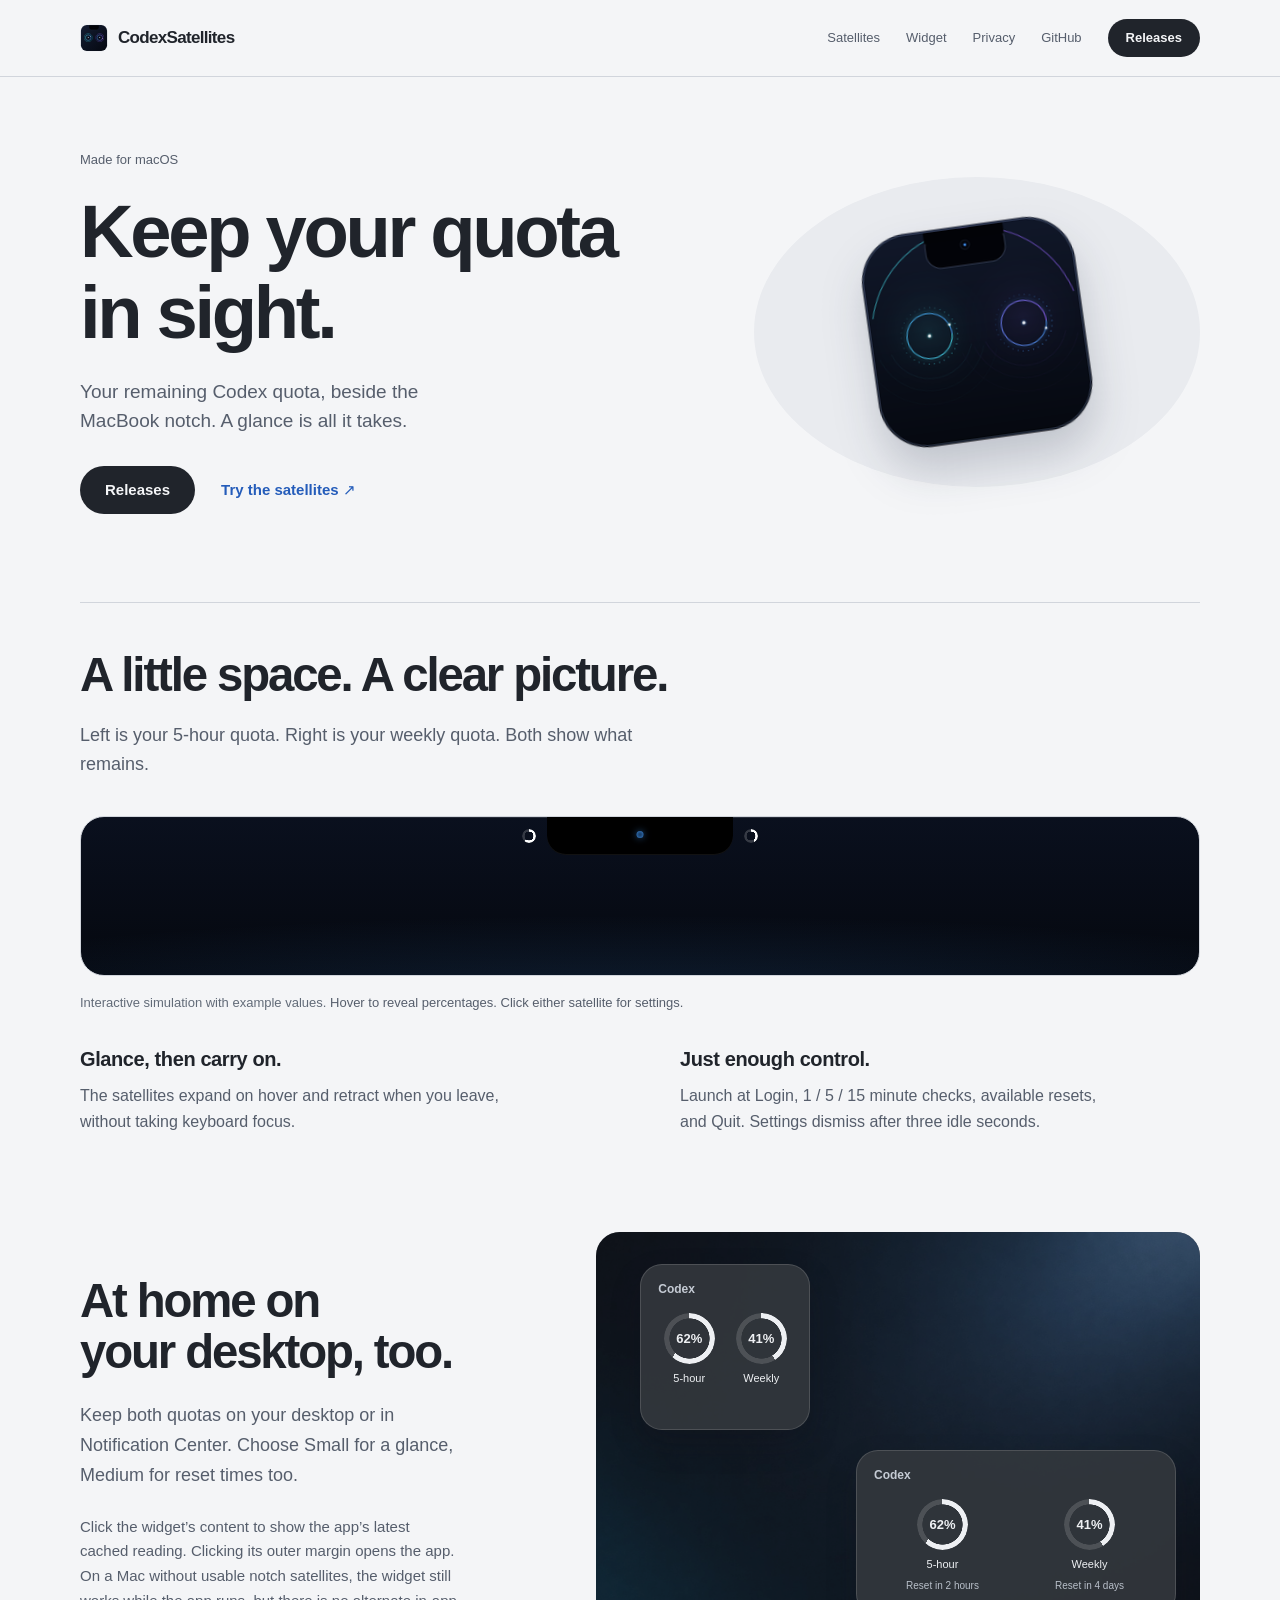
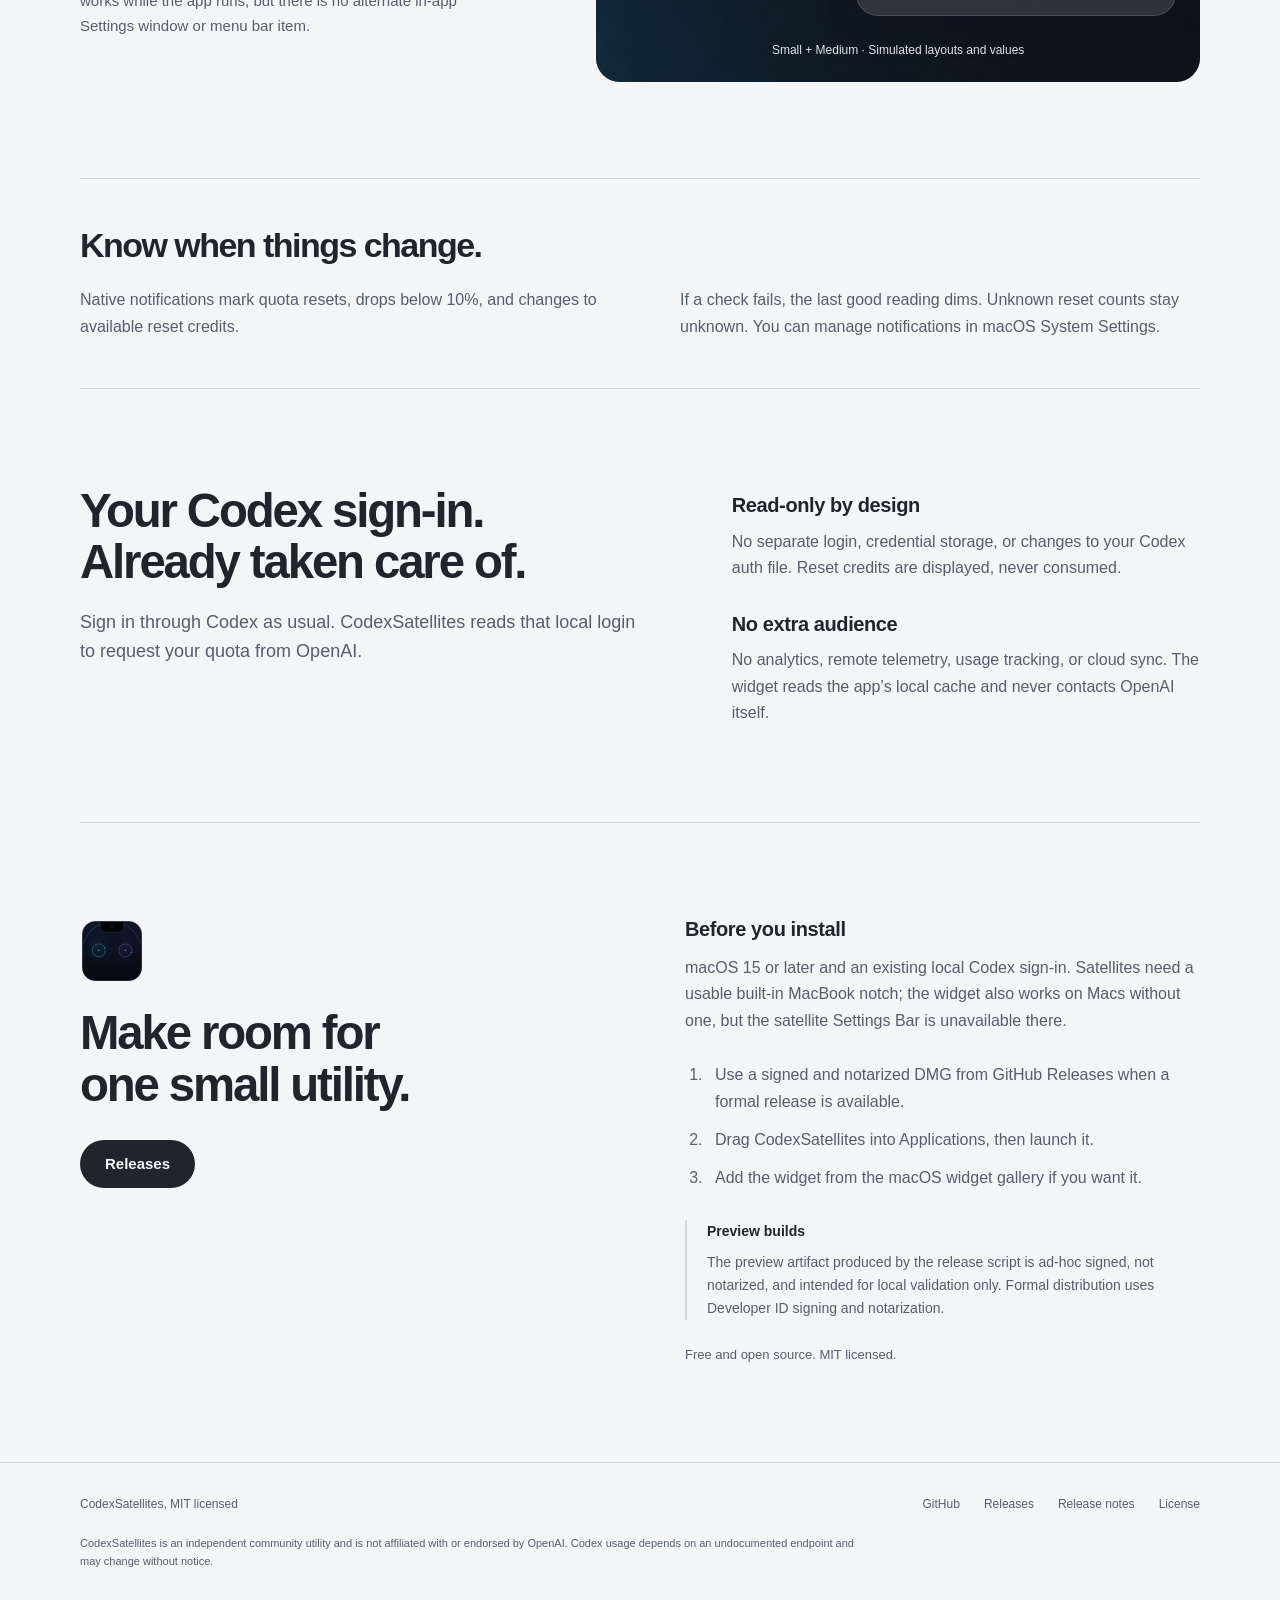
==== commit 2fcbb647: "Align documentation with current runtime behavior" ====
--- a/docs/index.html
+++ b/docs/index.html
@@ -91,7 +91,7 @@
           <a
             class="btn btn-primary btn-sm"
             href="https://github.com/NTLx/CodexSatellites/releases"
-            >Download</a
+            >Releases</a
           >
         </nav>
       </div>
@@ -110,7 +110,7 @@
             <a
               class="btn btn-primary"
               href="https://github.com/NTLx/CodexSatellites/releases"
-              >Download</a
+              >Releases</a
             ><a class="text-link" href="#satellites"
               >Try the satellites <span aria-hidden="true">↗</span></a
             >
@@ -260,7 +260,9 @@
           </p>
           <p class="muted">
             Click the widget’s content to show the app’s latest cached reading.
-            Clicking its outer margin opens the app.
+            Clicking its outer margin opens the app. On a Mac without usable
+            notch satellites, the widget still works while the app runs, but
+            there is no alternate in-app Settings window or menu bar item.
           </p>
         </div>
         <figure class="widget-art" data-reveal>
@@ -337,8 +339,8 @@
           <div>
             <h3>No extra audience</h3>
             <p>
-              No analytics, telemetry, or cloud sync. The widget reads the app’s
-              local cache and never contacts OpenAI itself.
+              No analytics, remote telemetry, usage tracking, or cloud sync. The
+              widget reads the app’s local cache and never contacts OpenAI itself.
             </p>
           </div>
         </div>
@@ -355,7 +357,7 @@
           <a
             class="btn btn-primary"
             href="https://github.com/NTLx/CodexSatellites/releases"
-            >Download</a
+            >Releases</a
           >
         </div>
         <div class="install-content" data-reveal>
@@ -363,23 +365,23 @@
             <h3>Before you install</h3>
             <p>
               macOS 15 or later and an existing local Codex sign-in. Satellites
-              need a notched MacBook; the widget also works on Macs without a
-              notch.
+              need a usable built-in MacBook notch; the widget also works on Macs
+              without one, but the satellite Settings Bar is unavailable there.
             </p>
           </div>
           <ol class="install-steps">
-            <li>Download the DMG from GitHub Releases.</li>
+            <li>Use a signed and notarized DMG from GitHub Releases when a formal release is available.</li>
             <li>Drag CodexSatellites into Applications, then launch it.</li>
             <li>
               Add the widget from the macOS widget gallery if you want it.
             </li>
           </ol>
           <aside>
-            <strong>Preview distribution</strong>
-            <p>
-              Published builds are ad-hoc signed and not notarized. If macOS
-              blocks opening, review the app in System Settings → Privacy &amp;
-              Security → Open Anyway.
+            <strong>Preview builds</strong>
+            <p>
+              The preview artifact produced by the release script is ad-hoc
+              signed, not notarized, and intended for local validation only.
+              Formal distribution uses Developer ID signing and notarization.
             </p>
           </aside>
           <p class="license-note">Free and open source. MIT licensed.</p>
@@ -402,7 +404,7 @@
             >Release notes</a
           >
           <a href="https://github.com/NTLx/CodexSatellites/blob/main/LICENSE"
-            >Licence</a
+            >License</a
           >
         </nav>
         <p class="footer-note">
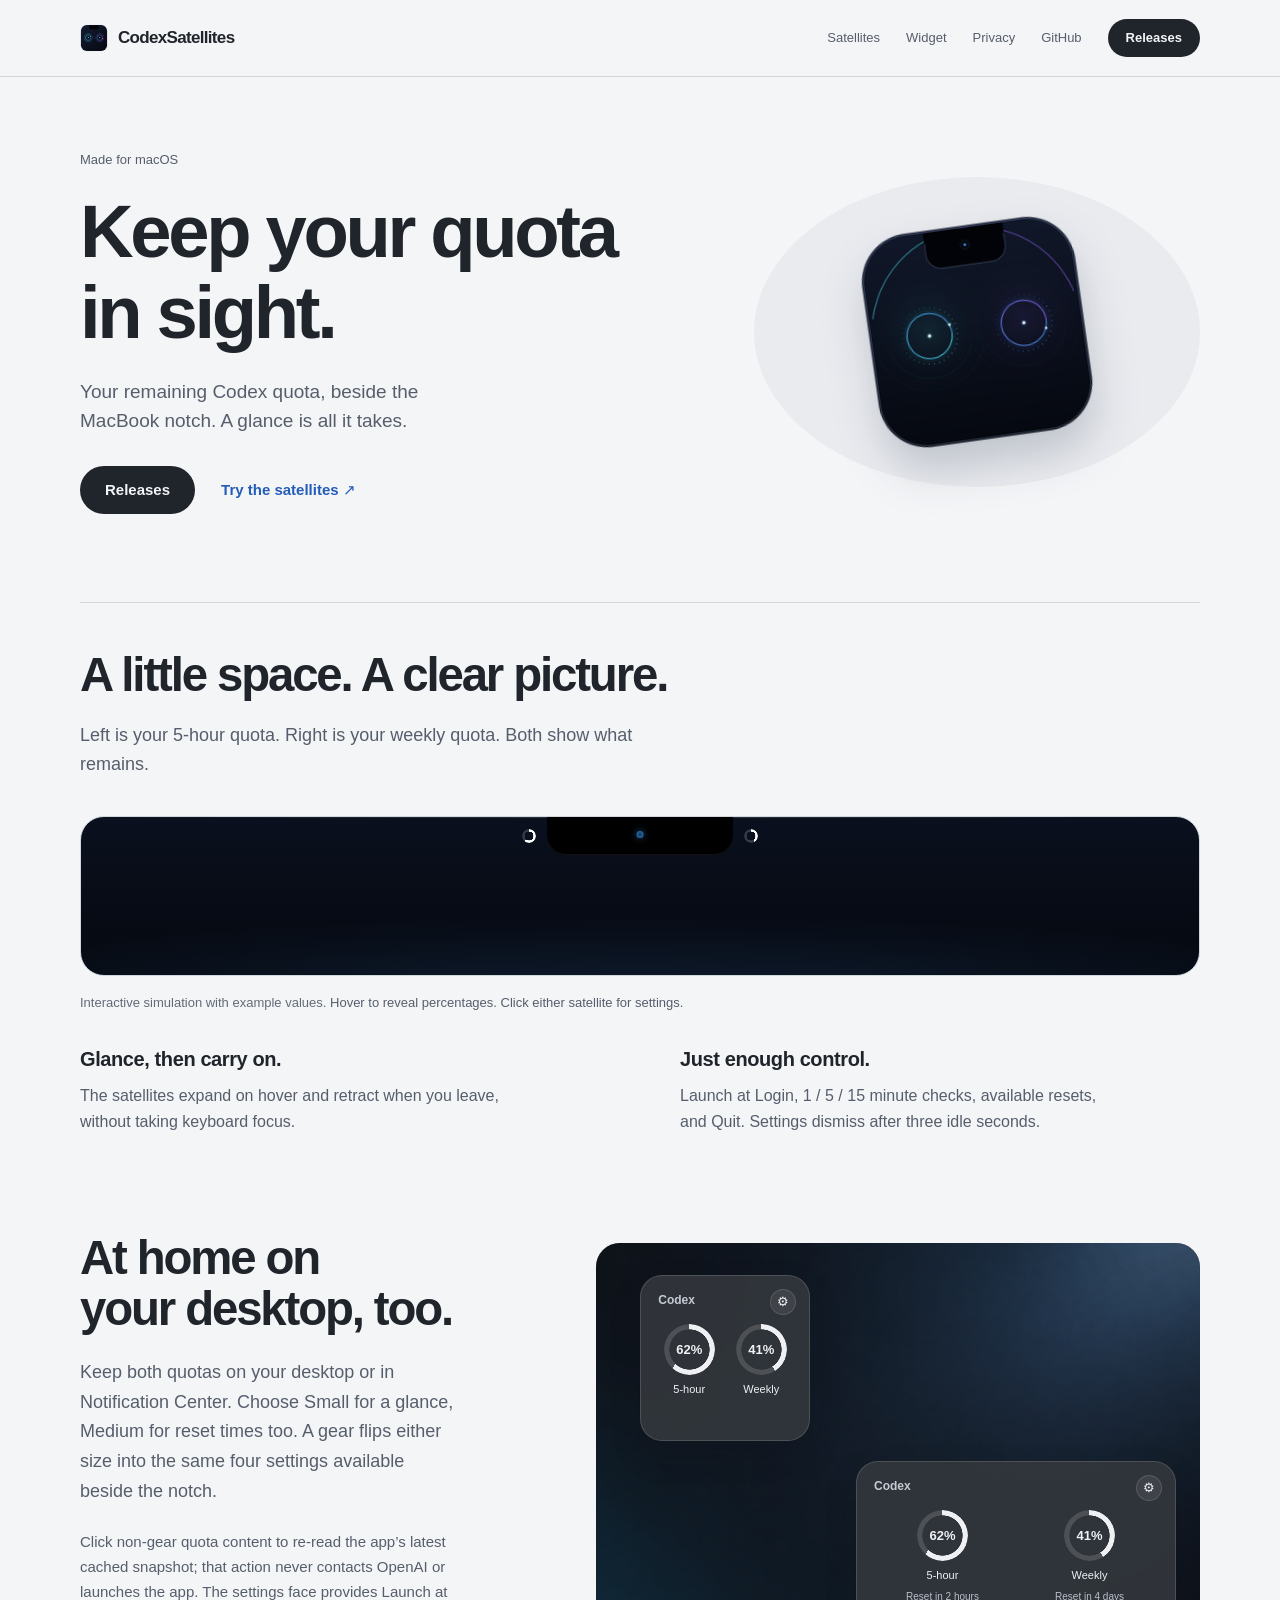
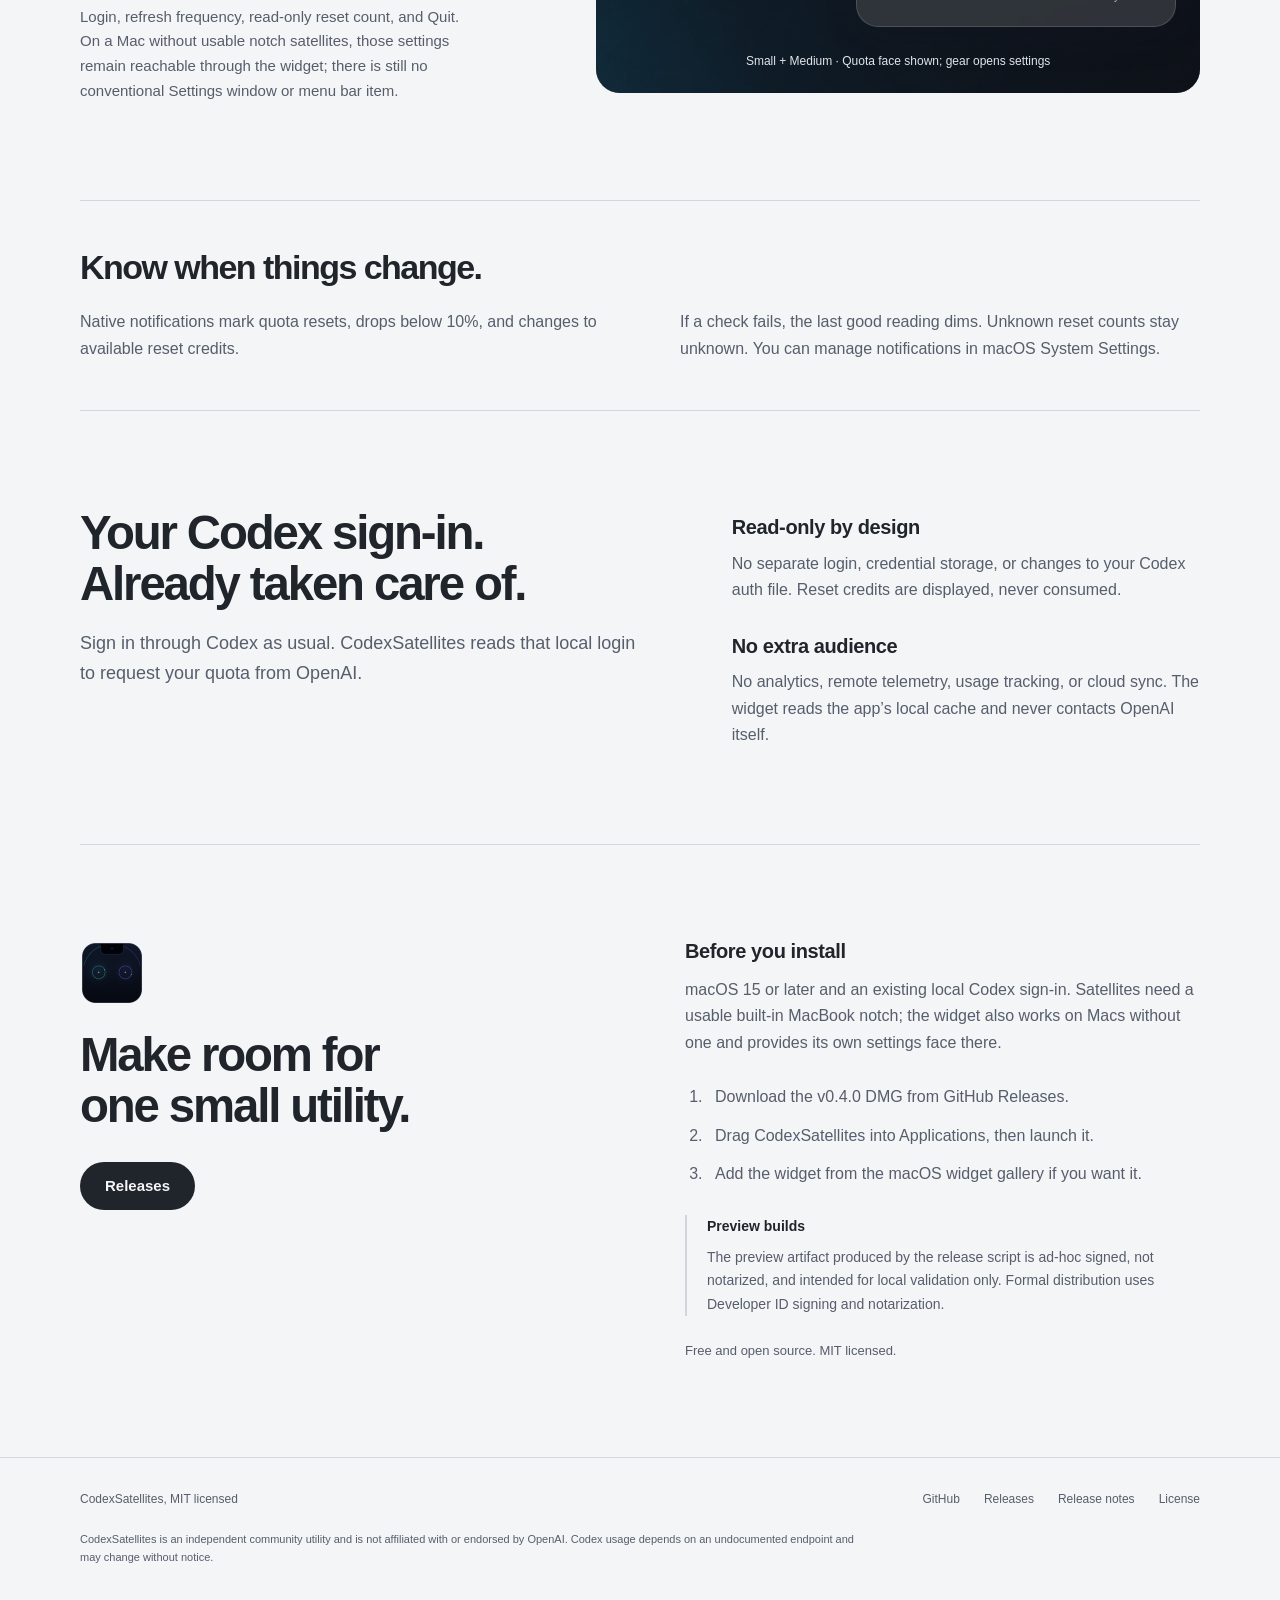
==== commit 296e1a41: "feat: add widget settings for v0.4.0" ====
--- a/docs/index.html
+++ b/docs/index.html
@@ -6,7 +6,7 @@
     <title>CodexSatellites: Codex quota beside the MacBook notch</title>
     <meta
       name="description"
-      content="A native macOS ambient HUD for notched MacBooks. Codex 5-hour and weekly remaining quota sits beside the hardware notch, with a WidgetKit widget for the desktop and Notification Center. Free and open source. Uses your existing Codex sign-in."
+      content="A native macOS ambient HUD for Codex quota, with notch satellites and an interactive WidgetKit widget that includes Launch at Login, refresh frequency, reset count, and Quit controls."
     />
     <link rel="canonical" href="https://ntlx.github.io/CodexSatellites/" />
     <meta name="theme-color" content="#f4f5f7" />
@@ -20,7 +20,7 @@
     />
     <meta
       property="og:description"
-      content="Codex 5-hour and weekly remaining quota beside the hardware notch, plus a WidgetKit widget. Free and open source."
+      content="Codex quota beside the MacBook notch, plus an interactive WidgetKit widget with built-in settings. Free and open source."
     />
     <meta property="og:url" content="https://ntlx.github.io/CodexSatellites/" />
     <meta
@@ -36,7 +36,7 @@
     />
     <meta
       name="twitter:description"
-      content="Codex 5-hour and weekly remaining quota beside the hardware notch, plus a WidgetKit widget."
+      content="Codex quota beside the MacBook notch, plus an interactive WidgetKit widget with built-in settings."
     />
     <meta
       name="twitter:image"
@@ -60,7 +60,8 @@
         "name": "CodexSatellites",
         "applicationCategory": "UtilitiesApplication",
         "operatingSystem": "macOS 15 or later",
-        "description": "A native macOS ambient HUD for notched MacBooks that shows Codex 5-hour and weekly remaining quota beside the hardware notch, with a WidgetKit widget for the desktop and Notification Center.",
+        "description": "A native macOS ambient HUD that shows Codex quota beside the MacBook notch and in an interactive WidgetKit widget with built-in settings.",
+        "softwareVersion": "0.4.0",
         "url": "https://ntlx.github.io/CodexSatellites/",
         "downloadUrl": "https://github.com/NTLx/CodexSatellites/releases",
         "license": "https://github.com/NTLx/CodexSatellites/blob/main/LICENSE",
@@ -256,13 +257,16 @@
           <h2>At home on<br />your desktop, too.</h2>
           <p>
             Keep both quotas on your desktop or in Notification Center. Choose
-            Small for a glance, Medium for reset times too.
+            Small for a glance, Medium for reset times too. A gear flips either
+            size into the same four settings available beside the notch.
           </p>
           <p class="muted">
-            Click the widget’s content to show the app’s latest cached reading.
-            Clicking its outer margin opens the app. On a Mac without usable
-            notch satellites, the widget still works while the app runs, but
-            there is no alternate in-app Settings window or menu bar item.
+            Click non-gear quota content to re-read the app’s latest cached
+            snapshot; that action never contacts OpenAI or launches the app.
+            The settings face provides Launch at Login, refresh frequency,
+            read-only reset count, and Quit. On a Mac without usable notch
+            satellites, those settings remain reachable through the widget;
+            there is still no conventional Settings window or menu bar item.
           </p>
         </div>
         <figure class="widget-art" data-reveal>
@@ -279,6 +283,7 @@
           >
             <div class="widget-sample small">
               <strong>Codex</strong>
+              <span class="widget-gear" aria-hidden="true">⚙︎</span>
               <div class="metrics">
                 <div>
                   <span class="ring" style="--quota: 62%">62%</span
@@ -292,6 +297,7 @@
             </div>
             <div class="widget-sample medium">
               <strong>Codex</strong>
+              <span class="widget-gear" aria-hidden="true">⚙︎</span>
               <div class="metrics">
                 <div>
                   <span class="ring" style="--quota: 62%">62%</span
@@ -304,7 +310,7 @@
               </div>
             </div>
           </div>
-          <figcaption>Small + Medium · Simulated layouts and values</figcaption>
+          <figcaption>Small + Medium · Quota face shown; gear opens settings</figcaption>
         </figure>
       </section>
       <section class="section wrap reliability" data-reveal>
@@ -366,11 +372,11 @@
             <p>
               macOS 15 or later and an existing local Codex sign-in. Satellites
               need a usable built-in MacBook notch; the widget also works on Macs
-              without one, but the satellite Settings Bar is unavailable there.
+              without one and provides its own settings face there.
             </p>
           </div>
           <ol class="install-steps">
-            <li>Use a signed and notarized DMG from GitHub Releases when a formal release is available.</li>
+            <li>Download the v0.4.0 DMG from GitHub Releases.</li>
             <li>Drag CodexSatellites into Applications, then launch it.</li>
             <li>
               Add the widget from the macOS widget gallery if you want it.
--- a/docs/assets/css/site.css
+++ b/docs/assets/css/site.css
@@ -554,6 +554,7 @@
   padding: 32px 24px 66px;
 }
 .widget-sample {
+  position: relative;
   background: #33373de8;
   border: 1px solid #ffffff24;
   border-radius: 22px;
@@ -566,6 +567,21 @@
   font-size: 12px;
   line-height: 1.2;
   color: #c5cbd4;
+}
+.widget-gear {
+  position: absolute;
+  top: 13px;
+  right: 13px;
+  width: 26px;
+  height: 26px;
+  display: grid;
+  place-items: center;
+  border: 1px solid #ffffff1f;
+  border-radius: 50%;
+  background: #ffffff14;
+  color: #eef0f3;
+  font-size: 13px;
+  line-height: 1;
 }
 .small {
   width: 170px;
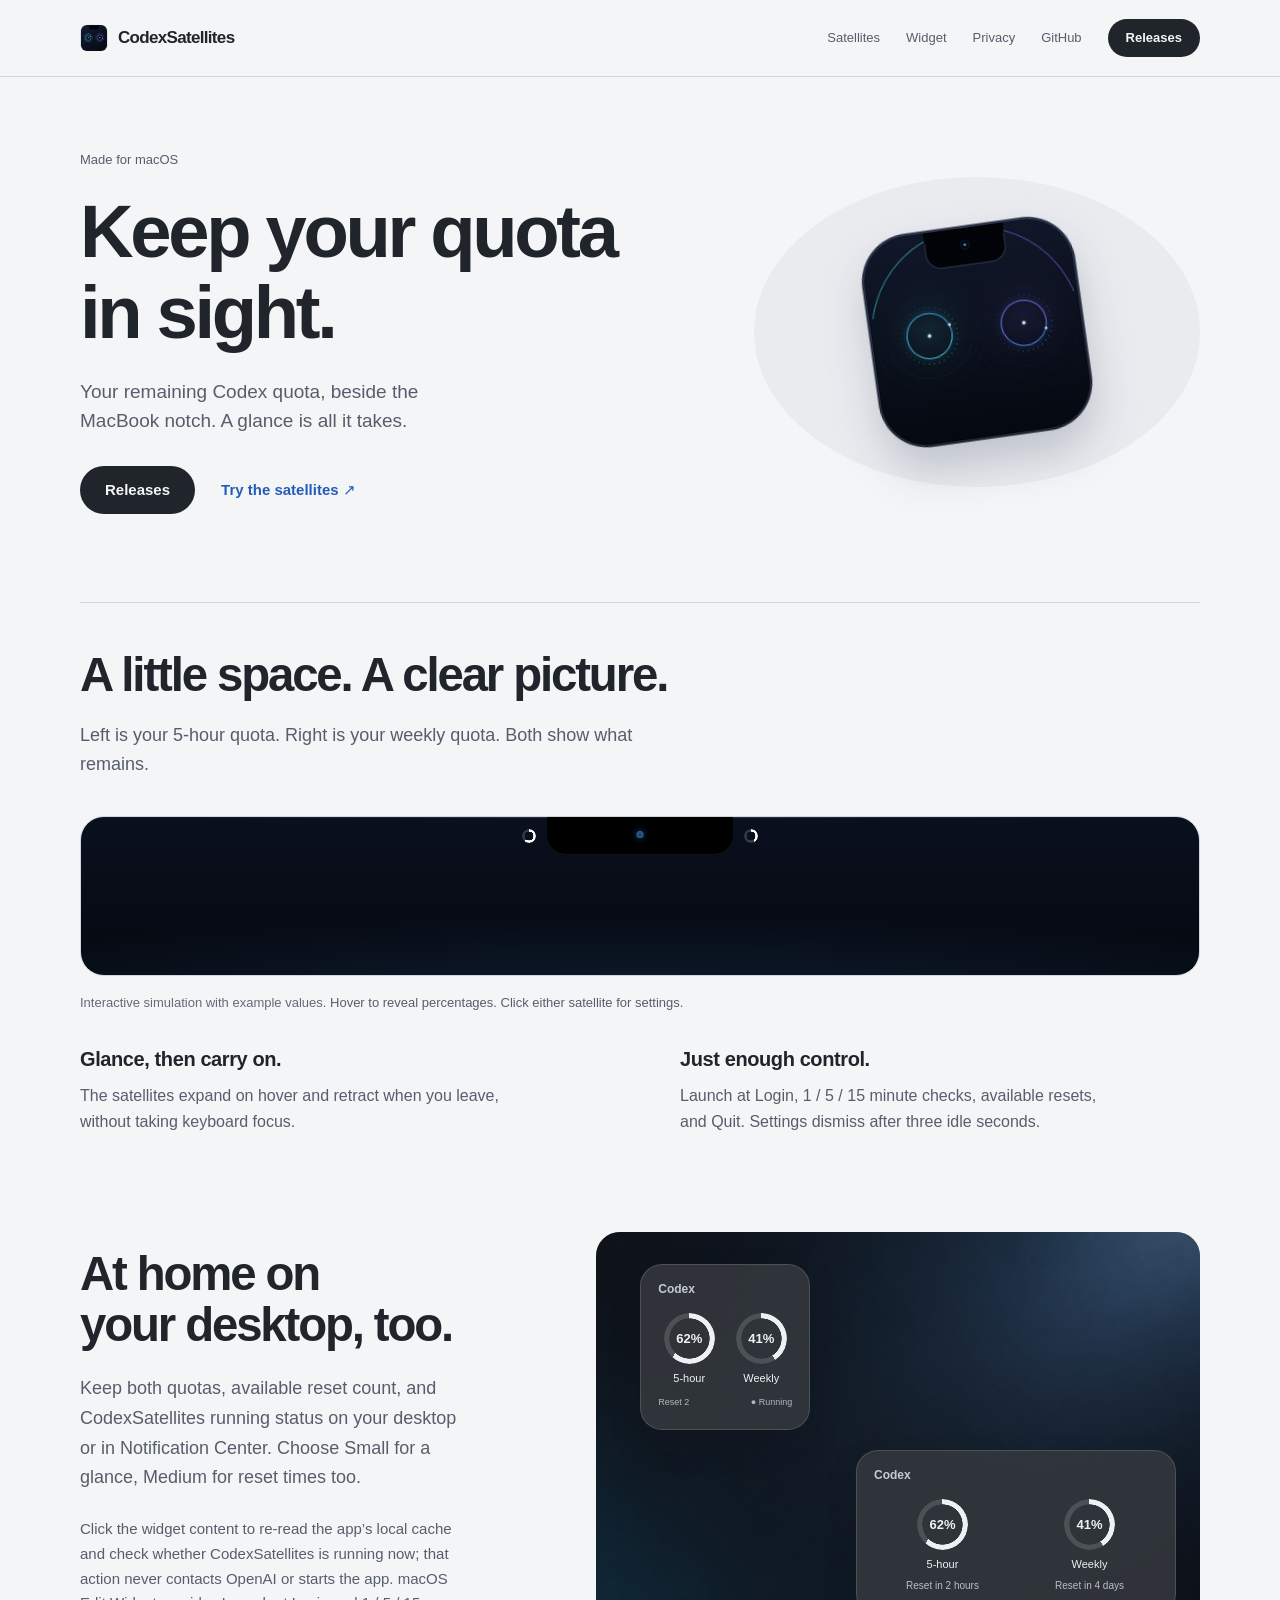
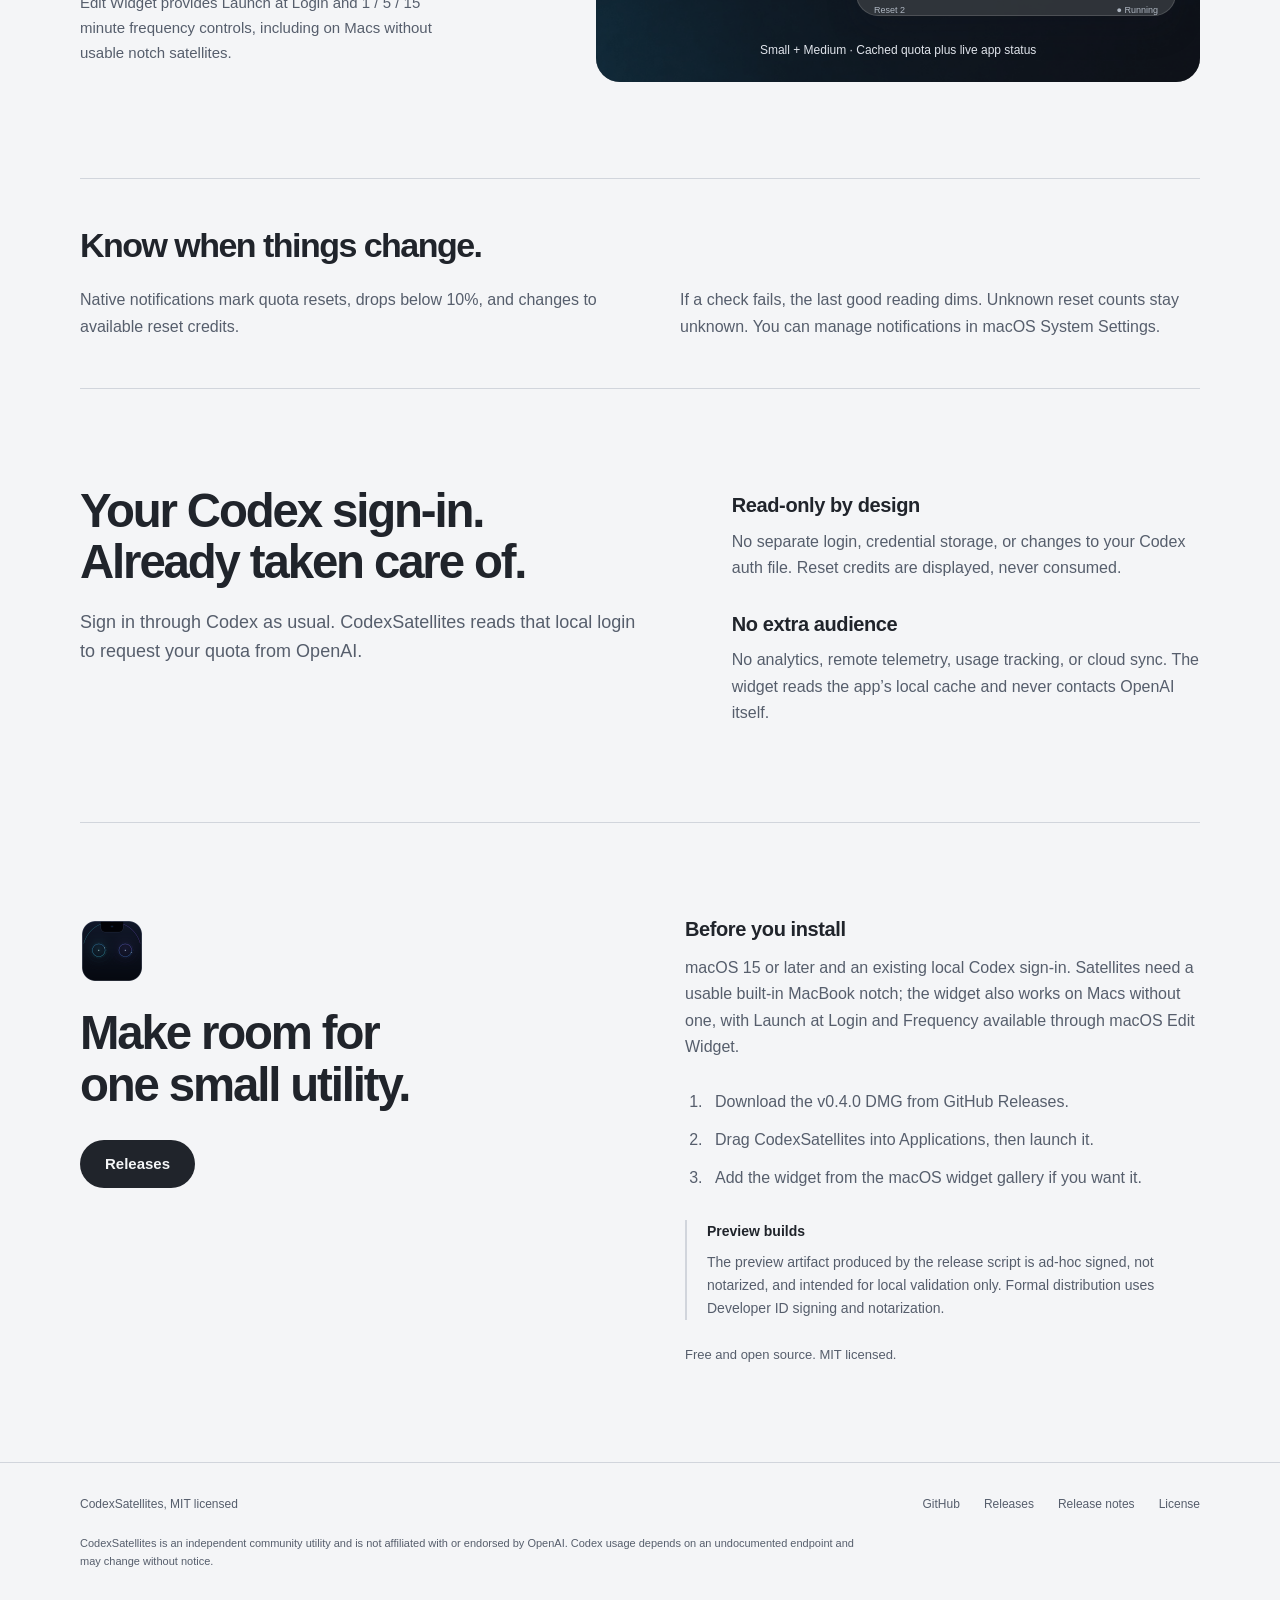
==== commit 0899ccc2: "feat: add native widget configuration and live status" ====
--- a/docs/index.html
+++ b/docs/index.html
@@ -256,17 +256,16 @@
         <div class="widget-copy" data-reveal>
           <h2>At home on<br />your desktop, too.</h2>
           <p>
-            Keep both quotas on your desktop or in Notification Center. Choose
-            Small for a glance, Medium for reset times too. A gear flips either
-            size into the same four settings available beside the notch.
+            Keep both quotas, available reset count, and CodexSatellites running
+            status on your desktop or in Notification Center. Choose Small for a
+            glance, Medium for reset times too.
           </p>
           <p class="muted">
-            Click non-gear quota content to re-read the app’s latest cached
-            snapshot; that action never contacts OpenAI or launches the app.
-            The settings face provides Launch at Login, refresh frequency,
-            read-only reset count, and Quit. On a Mac without usable notch
-            satellites, those settings remain reachable through the widget;
-            there is still no conventional Settings window or menu bar item.
+            Click the widget content to re-read the app’s local cache and check
+            whether CodexSatellites is running now; that action never contacts
+            OpenAI or starts the app. macOS Edit Widget provides Launch at Login
+            and 1 / 5 / 15 minute frequency controls, including on Macs without
+            usable notch satellites.
           </p>
         </div>
         <figure class="widget-art" data-reveal>
@@ -283,7 +282,6 @@
           >
             <div class="widget-sample small">
               <strong>Codex</strong>
-              <span class="widget-gear" aria-hidden="true">⚙︎</span>
               <div class="metrics">
                 <div>
                   <span class="ring" style="--quota: 62%">62%</span
@@ -294,10 +292,10 @@
                   ><span>Weekly</span>
                 </div>
               </div>
+              <div class="widget-status"><span>Reset 2</span><span>● Running</span></div>
             </div>
             <div class="widget-sample medium">
               <strong>Codex</strong>
-              <span class="widget-gear" aria-hidden="true">⚙︎</span>
               <div class="metrics">
                 <div>
                   <span class="ring" style="--quota: 62%">62%</span
@@ -308,9 +306,10 @@
                   ><span>Weekly</span><small>Reset in 4 days</small>
                 </div>
               </div>
+              <div class="widget-status"><span>Reset 2</span><span>● Running</span></div>
             </div>
           </div>
-          <figcaption>Small + Medium · Quota face shown; gear opens settings</figcaption>
+          <figcaption>Small + Medium · Cached quota plus live app status</figcaption>
         </figure>
       </section>
       <section class="section wrap reliability" data-reveal>
@@ -372,7 +371,8 @@
             <p>
               macOS 15 or later and an existing local Codex sign-in. Satellites
               need a usable built-in MacBook notch; the widget also works on Macs
-              without one and provides its own settings face there.
+              without one, with Launch at Login and Frequency available through
+              macOS Edit Widget.
             </p>
           </div>
           <ol class="install-steps">
--- a/docs/assets/css/site.css
+++ b/docs/assets/css/site.css
@@ -568,20 +568,14 @@
   line-height: 1.2;
   color: #c5cbd4;
 }
-.widget-gear {
-  position: absolute;
-  top: 13px;
-  right: 13px;
-  width: 26px;
-  height: 26px;
-  display: grid;
-  place-items: center;
-  border: 1px solid #ffffff1f;
-  border-radius: 50%;
-  background: #ffffff14;
-  color: #eef0f3;
-  font-size: 13px;
-  line-height: 1;
+.widget-status {
+  display: flex;
+  justify-content: space-between;
+  gap: 10px;
+  margin-top: 10px;
+  color: #aeb6c1;
+  font-size: 9px;
+  line-height: 1.2;
 }
 .small {
   width: 170px;
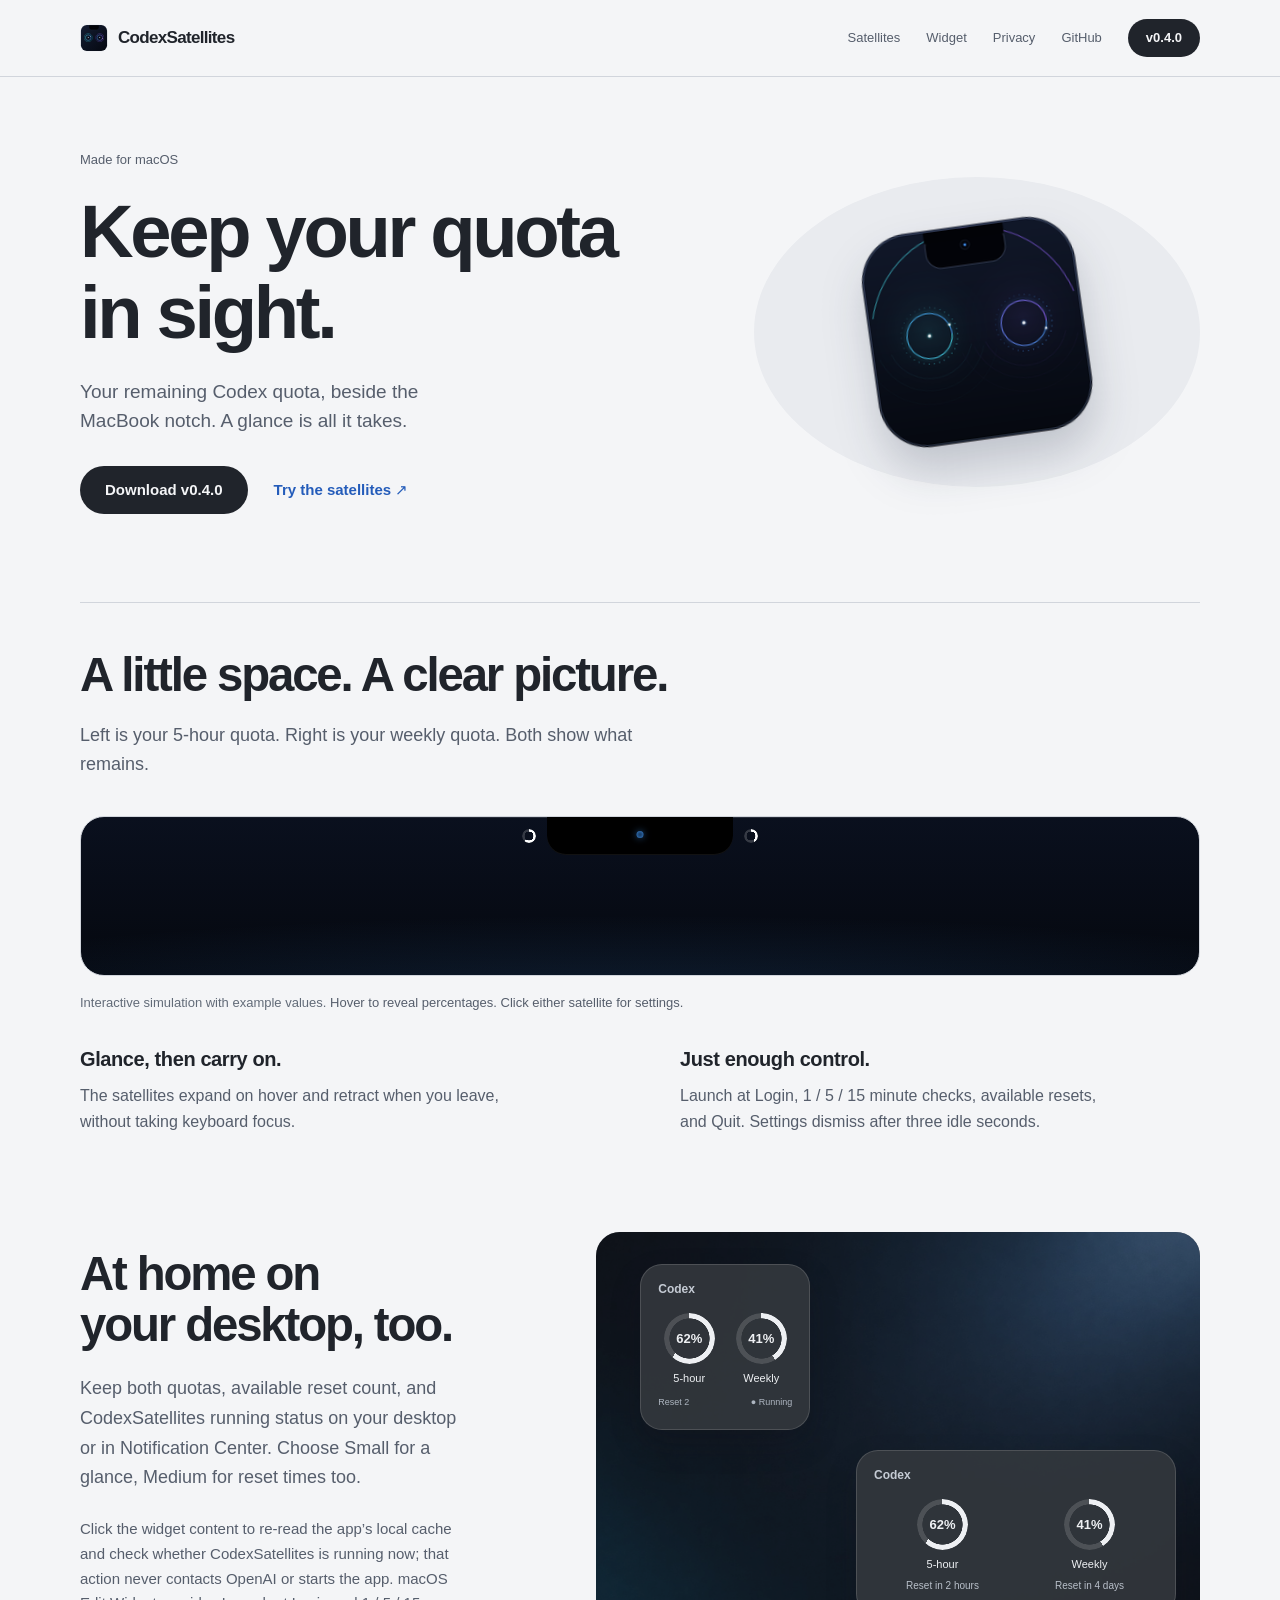
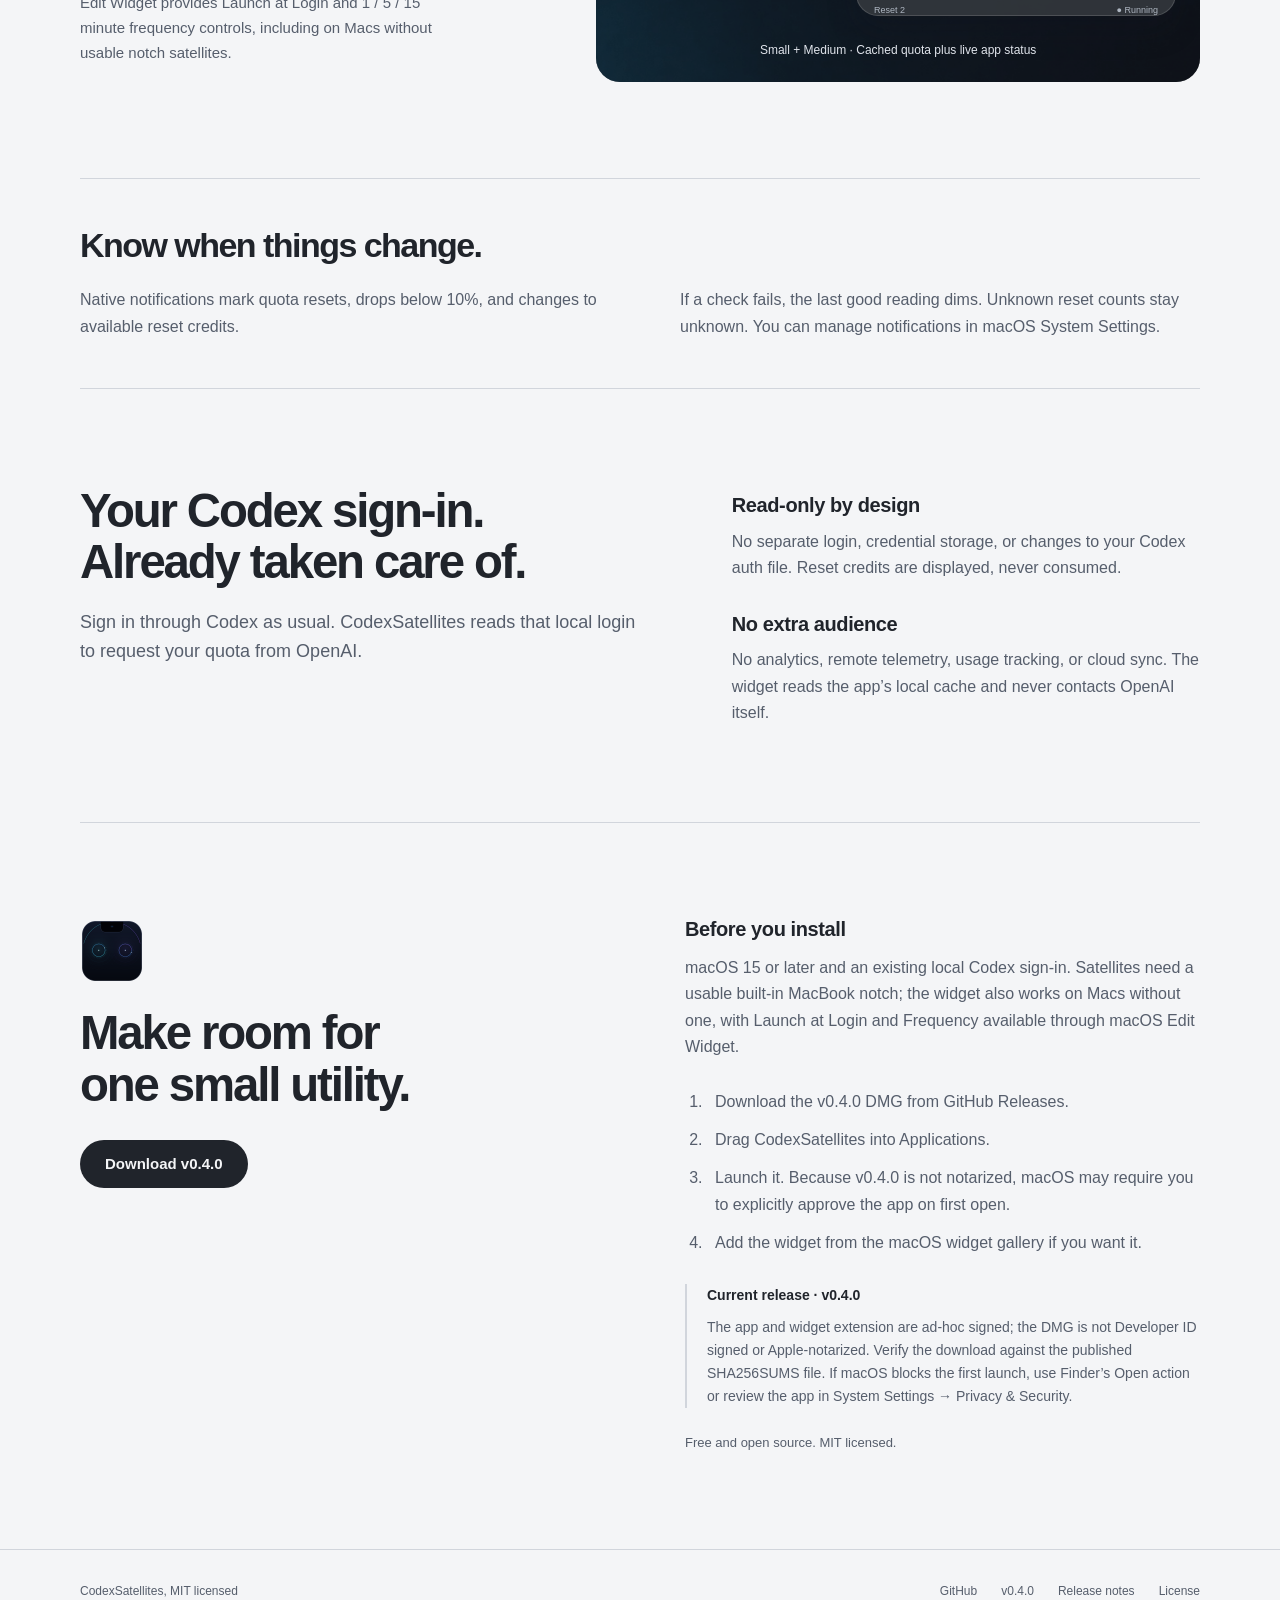
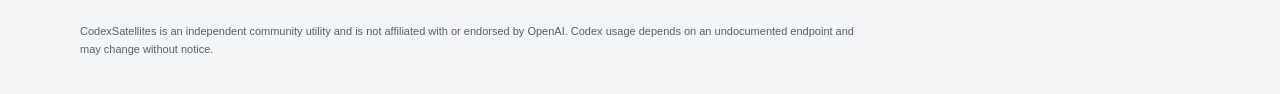
==== commit 8aa5d87f: "release: finalize v0.4.0 ad-hoc distribution" ====
--- a/docs/index.html
+++ b/docs/index.html
@@ -6,7 +6,7 @@
     <title>CodexSatellites: Codex quota beside the MacBook notch</title>
     <meta
       name="description"
-      content="A native macOS ambient HUD for Codex quota, with notch satellites and an interactive WidgetKit widget that includes Launch at Login, refresh frequency, reset count, and Quit controls."
+      content="CodexSatellites v0.4.0 is a native macOS ambient HUD for Codex quota, with notch satellites and a WidgetKit widget for quota, reset count, live app status, Launch at Login, and refresh frequency."
     />
     <link rel="canonical" href="https://ntlx.github.io/CodexSatellites/" />
     <meta name="theme-color" content="#f4f5f7" />
@@ -20,7 +20,7 @@
     />
     <meta
       property="og:description"
-      content="Codex quota beside the MacBook notch, plus an interactive WidgetKit widget with built-in settings. Free and open source."
+      content="CodexSatellites v0.4.0: Codex quota beside the MacBook notch, plus a WidgetKit widget with live app status and native settings. Free and open source."
     />
     <meta property="og:url" content="https://ntlx.github.io/CodexSatellites/" />
     <meta
@@ -36,7 +36,7 @@
     />
     <meta
       name="twitter:description"
-      content="Codex quota beside the MacBook notch, plus an interactive WidgetKit widget with built-in settings."
+      content="CodexSatellites v0.4.0: Codex quota beside the MacBook notch, plus a WidgetKit widget with live app status and native settings."
     />
     <meta
       name="twitter:image"
@@ -60,10 +60,11 @@
         "name": "CodexSatellites",
         "applicationCategory": "UtilitiesApplication",
         "operatingSystem": "macOS 15 or later",
-        "description": "A native macOS ambient HUD that shows Codex quota beside the MacBook notch and in an interactive WidgetKit widget with built-in settings.",
+        "description": "A native macOS ambient HUD that shows Codex quota beside the MacBook notch and in a WidgetKit widget with reset count, live app status, and native configuration.",
         "softwareVersion": "0.4.0",
+        "datePublished": "2026-10-13",
         "url": "https://ntlx.github.io/CodexSatellites/",
-        "downloadUrl": "https://github.com/NTLx/CodexSatellites/releases",
+        "downloadUrl": "https://github.com/NTLx/CodexSatellites/releases/tag/v0.4.0",
         "license": "https://github.com/NTLx/CodexSatellites/blob/main/LICENSE",
         "isAccessibleForFree": true,
         "offers": { "@type": "Offer", "price": "0", "priceCurrency": "USD" }
@@ -91,8 +92,8 @@
           >
           <a
             class="btn btn-primary btn-sm"
-            href="https://github.com/NTLx/CodexSatellites/releases"
-            >Releases</a
+            href="https://github.com/NTLx/CodexSatellites/releases/tag/v0.4.0"
+            >v0.4.0</a
           >
         </nav>
       </div>
@@ -110,8 +111,8 @@
           <div class="hero-cta">
             <a
               class="btn btn-primary"
-              href="https://github.com/NTLx/CodexSatellites/releases"
-              >Releases</a
+              href="https://github.com/NTLx/CodexSatellites/releases/tag/v0.4.0"
+              >Download v0.4.0</a
             ><a class="text-link" href="#satellites"
               >Try the satellites <span aria-hidden="true">↗</span></a
             >
@@ -361,8 +362,8 @@
           <h2>Make room for<br />one small utility.</h2>
           <a
             class="btn btn-primary"
-            href="https://github.com/NTLx/CodexSatellites/releases"
-            >Releases</a
+            href="https://github.com/NTLx/CodexSatellites/releases/tag/v0.4.0"
+            >Download v0.4.0</a
           >
         </div>
         <div class="install-content" data-reveal>
@@ -377,17 +378,23 @@
           </div>
           <ol class="install-steps">
             <li>Download the v0.4.0 DMG from GitHub Releases.</li>
-            <li>Drag CodexSatellites into Applications, then launch it.</li>
+            <li>Drag CodexSatellites into Applications.</li>
+            <li>
+              Launch it. Because v0.4.0 is not notarized, macOS may require you
+              to explicitly approve the app on first open.
+            </li>
             <li>
               Add the widget from the macOS widget gallery if you want it.
             </li>
           </ol>
           <aside>
-            <strong>Preview builds</strong>
-            <p>
-              The preview artifact produced by the release script is ad-hoc
-              signed, not notarized, and intended for local validation only.
-              Formal distribution uses Developer ID signing and notarization.
+            <strong>Current release · v0.4.0</strong>
+            <p>
+              The app and widget extension are ad-hoc signed; the DMG is not
+              Developer ID signed or Apple-notarized. Verify the download against
+              the published SHA256SUMS file. If macOS blocks the first launch,
+              use Finder’s Open action or review the app in System Settings →
+              Privacy &amp; Security.
             </p>
           </aside>
           <p class="license-note">Free and open source. MIT licensed.</p>
@@ -402,8 +409,8 @@
           <a href="https://github.com/NTLx/CodexSatellites" rel="noopener"
             >GitHub</a
           >
-          <a href="https://github.com/NTLx/CodexSatellites/releases"
-            >Releases</a
+          <a href="https://github.com/NTLx/CodexSatellites/releases/tag/v0.4.0"
+            >v0.4.0</a
           >
           <a
             href="https://github.com/NTLx/CodexSatellites/tree/main/ReleaseNotes"
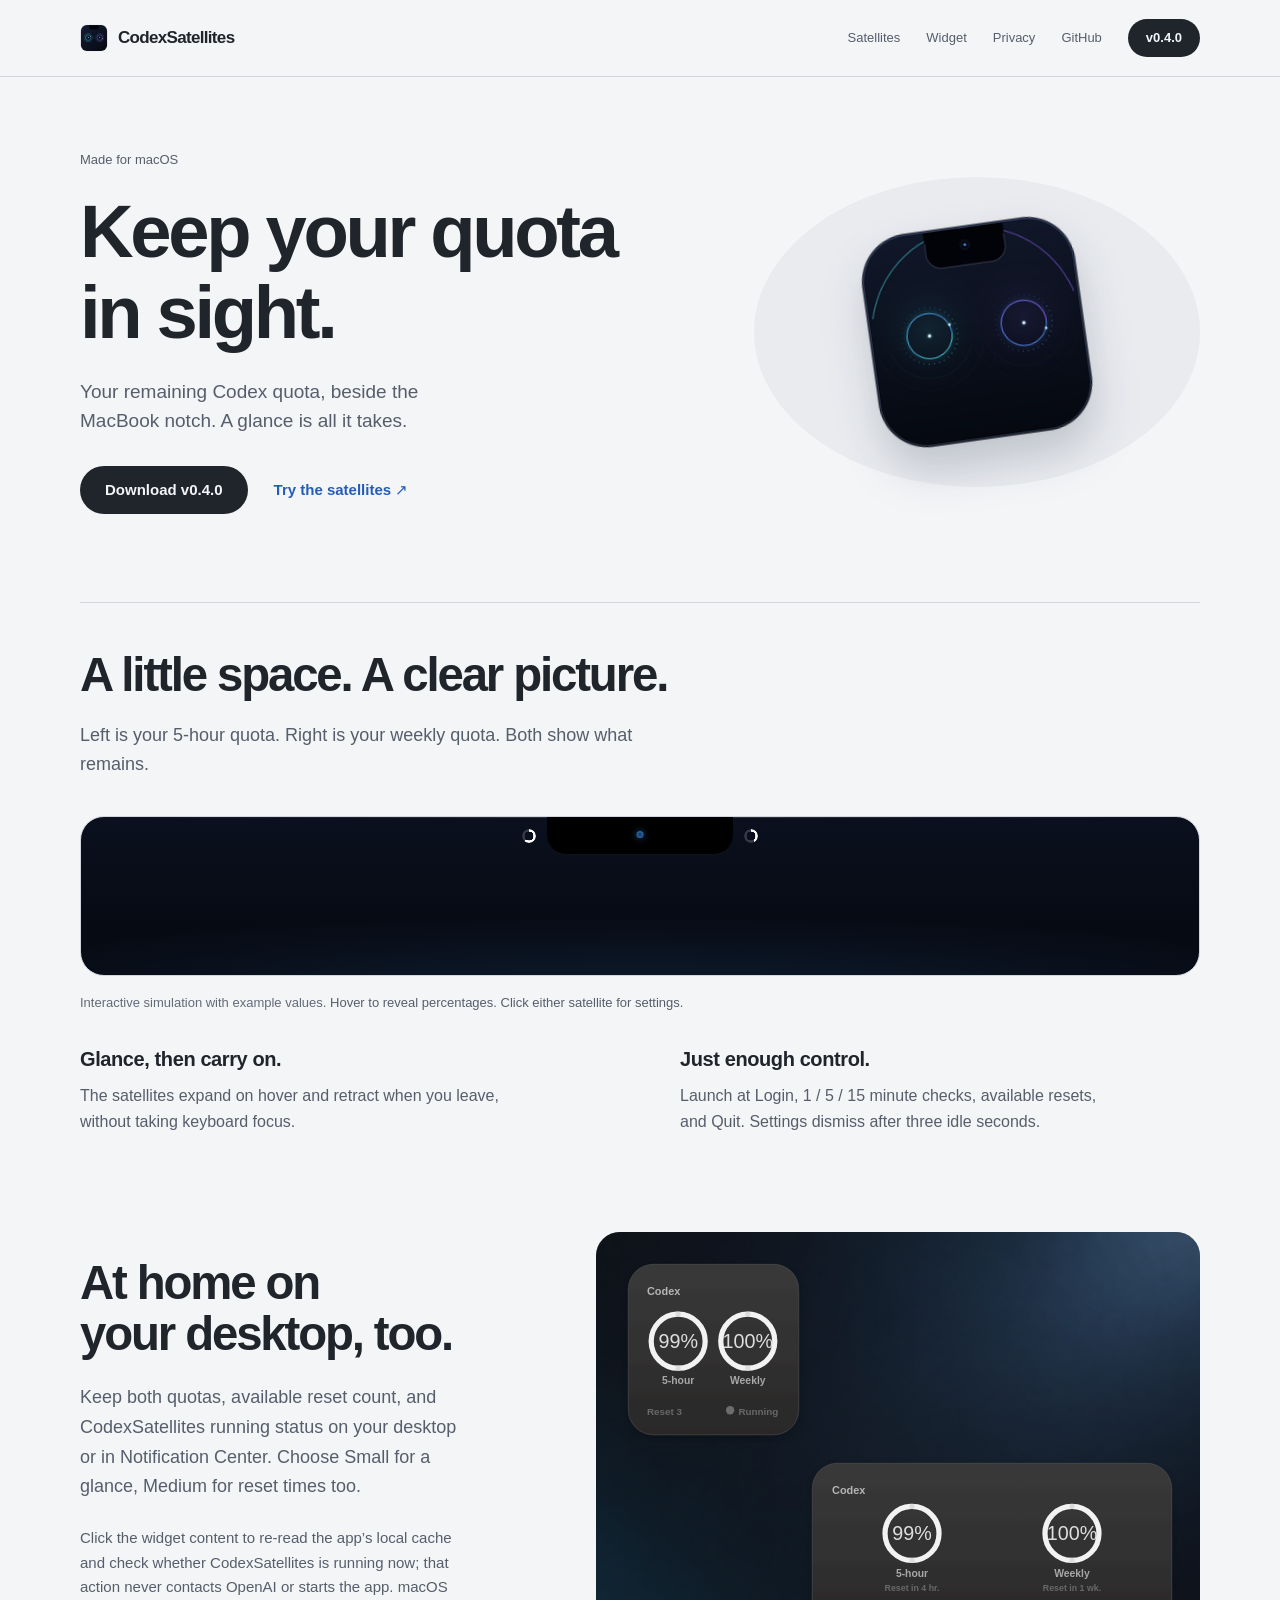
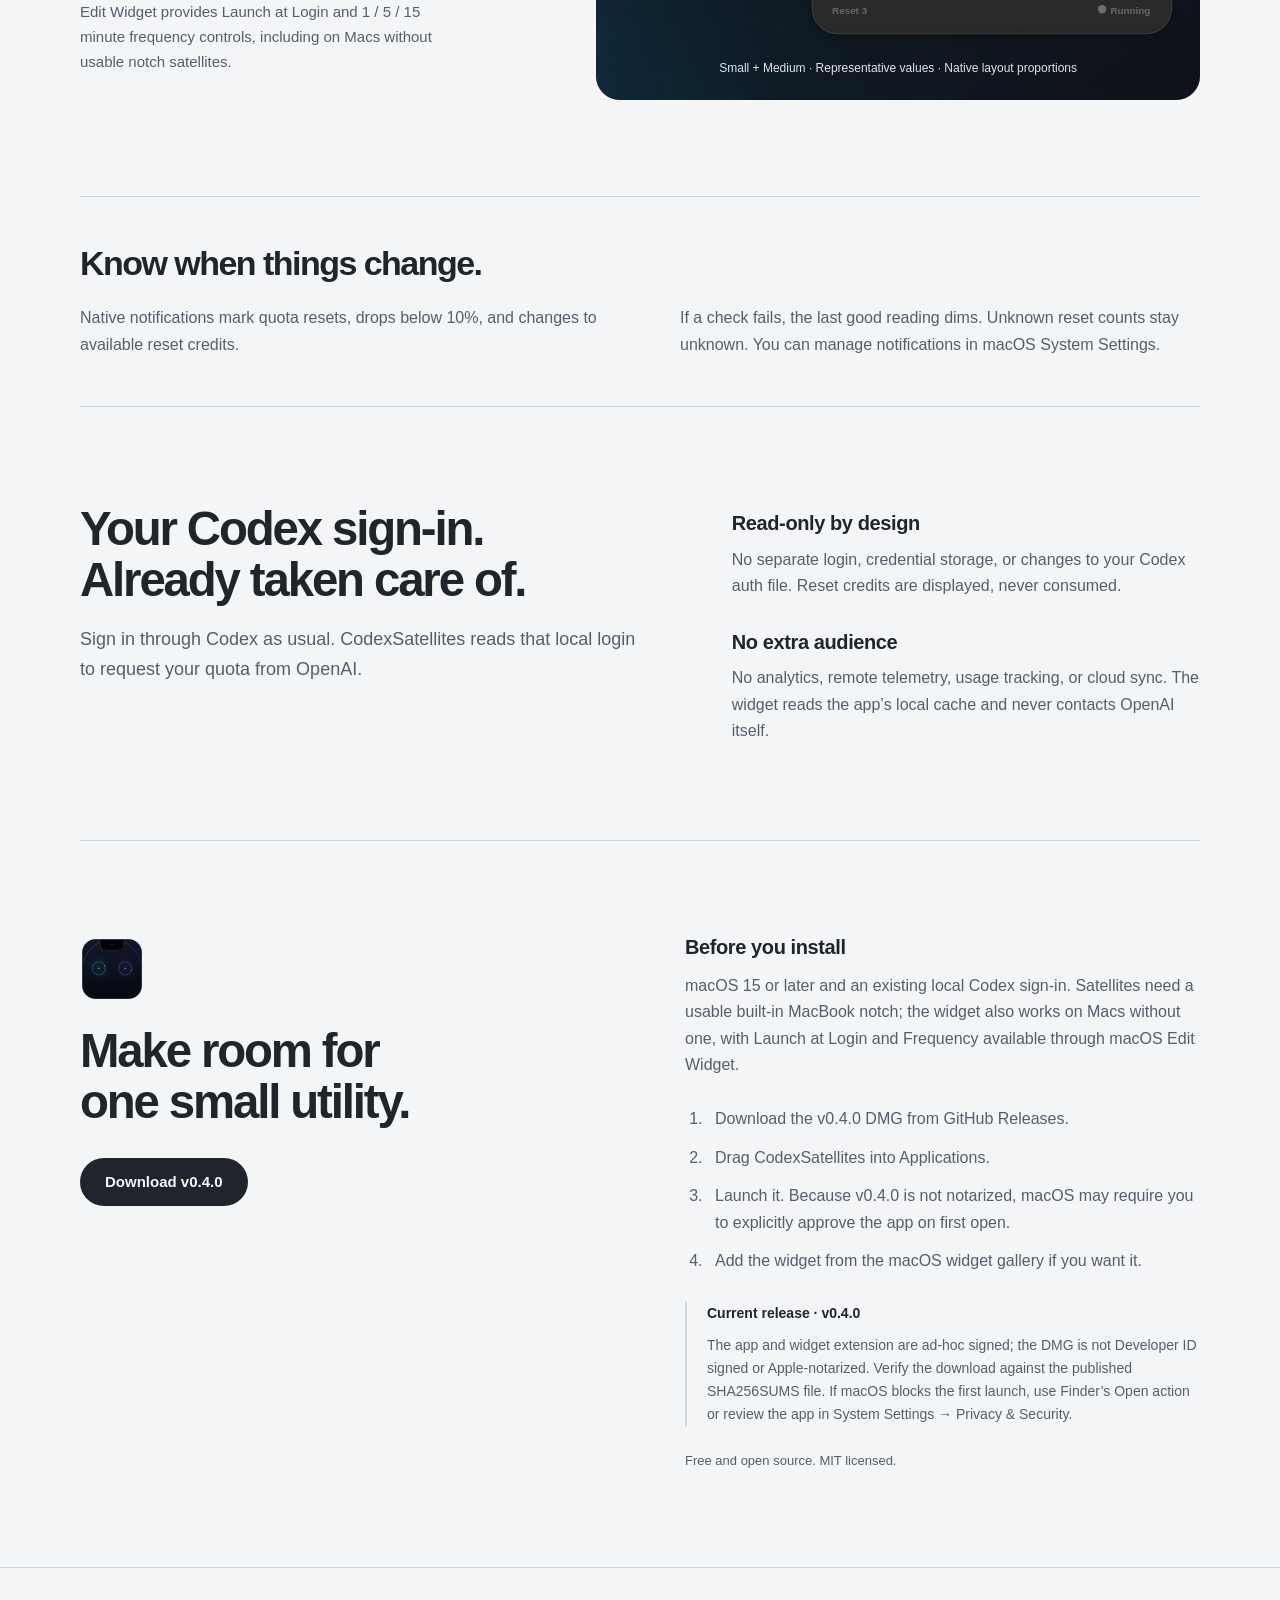
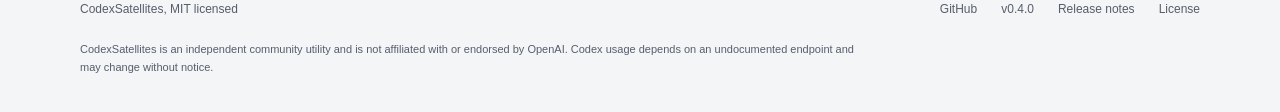
==== commit 89babd9c: "docs: match widget illustrations to native layout" ====
--- a/docs/index.html
+++ b/docs/index.html
@@ -279,38 +279,26 @@
           />
           <div
             class="widget-examples"
-            aria-label="Simulated Small and Medium widget layouts"
-          >
-            <div class="widget-sample small">
-              <strong>Codex</strong>
-              <div class="metrics">
-                <div>
-                  <span class="ring" style="--quota: 62%">62%</span
-                  ><span>5-hour</span>
-                </div>
-                <div>
-                  <span class="ring" style="--quota: 41%">41%</span
-                  ><span>Weekly</span>
-                </div>
-              </div>
-              <div class="widget-status"><span>Reset 2</span><span>● Running</span></div>
-            </div>
-            <div class="widget-sample medium">
-              <strong>Codex</strong>
-              <div class="metrics">
-                <div>
-                  <span class="ring" style="--quota: 62%">62%</span
-                  ><span>5-hour</span><small>Reset in 2 hours</small>
-                </div>
-                <div>
-                  <span class="ring" style="--quota: 41%">41%</span
-                  ><span>Weekly</span><small>Reset in 4 days</small>
-                </div>
-              </div>
-              <div class="widget-status"><span>Reset 2</span><span>● Running</span></div>
-            </div>
-          </div>
-          <figcaption>Small + Medium · Cached quota plus live app status</figcaption>
+            aria-label="Simulated Small and Medium widget layouts with representative values"
+          >
+            <img
+              class="widget-reference widget-reference-small"
+              src="assets/img/widget-small.svg"
+              alt="Small CodexSatellites widget with two circular quota gauges, reset count, and running status"
+              width="360"
+              height="360"
+              loading="lazy"
+            />
+            <img
+              class="widget-reference widget-reference-medium"
+              src="assets/img/widget-medium.svg"
+              alt="Medium CodexSatellites widget with two circular quota gauges, reset times, reset count, and running status"
+              width="724"
+              height="360"
+              loading="lazy"
+            />
+          </div>
+          <figcaption>Small + Medium · Representative values · Native layout proportions</figcaption>
         </figure>
       </section>
       <section class="section wrap reliability" data-reveal>
--- a/docs/assets/css/site.css
+++ b/docs/assets/css/site.css
@@ -550,81 +550,22 @@
   display: flex;
   align-items: center;
   flex-direction: column;
-  gap: 20px;
-  padding: 32px 24px 66px;
-}
-.widget-sample {
-  position: relative;
-  background: #33373de8;
-  border: 1px solid #ffffff24;
-  border-radius: 22px;
-  padding: 17px;
-  color: #eef0f3;
-  box-shadow: 0 14px 30px #11151b35;
-}
-.widget-sample > strong {
+  gap: 12px;
+  padding: 24px 20px 58px;
+}
+.widget-reference {
   display: block;
-  font-size: 12px;
-  line-height: 1.2;
-  color: #c5cbd4;
-}
-.widget-status {
-  display: flex;
-  justify-content: space-between;
-  gap: 10px;
-  margin-top: 10px;
-  color: #aeb6c1;
-  font-size: 9px;
-  line-height: 1.2;
-}
-.small {
-  width: 170px;
-  height: 166px;
+  height: auto;
+}
+.widget-reference-small {
+  width: 187px;
   align-self: flex-start;
-  margin-left: 20px;
-}
-.medium {
-  width: 320px;
+  margin-left: 4px;
+}
+.widget-reference-medium {
+  width: 376px;
   max-width: 100%;
-  height: 166px;
   align-self: flex-end;
-}
-.metrics {
-  display: grid;
-  grid-template-columns: 1fr 1fr;
-  gap: 10px;
-  margin-top: 17px;
-  text-align: center;
-}
-.metrics > div {
-  display: flex;
-  align-items: center;
-  flex-direction: column;
-  gap: 5px;
-  font-size: 11px;
-}
-.ring {
-  position: relative;
-  isolation: isolate;
-  width: 51px;
-  height: 51px;
-  display: grid;
-  place-items: center;
-  font-size: 13px;
-  font-weight: 600;
-}
-.ring:before {
-  content: "";
-  position: absolute;
-  inset: 0;
-  z-index: -1;
-  border-radius: 50%;
-  background: conic-gradient(#eef0f3 var(--quota), #ffffff25 0);
-  mask: radial-gradient(farthest-side, transparent 78%, #000 80%);
-}
-.metrics small {
-  color: #b9c0ca;
-  font-size: 10px;
 }
 .widget-art figcaption {
   position: absolute;
@@ -760,9 +701,6 @@
     backdrop-filter: none;
     -webkit-backdrop-filter: none;
   }
-  .widget-sample {
-    background: #33373d;
-  }
 }
 @media (prefers-reduced-motion: reduce) {
   html {
@@ -858,7 +796,10 @@
   .widget-art {
     min-height: 410px;
   }
-  .small {
+  .widget-examples {
+    padding-inline: 14px;
+  }
+  .widget-reference-small {
     margin-left: 0;
   }
   .reliability {
